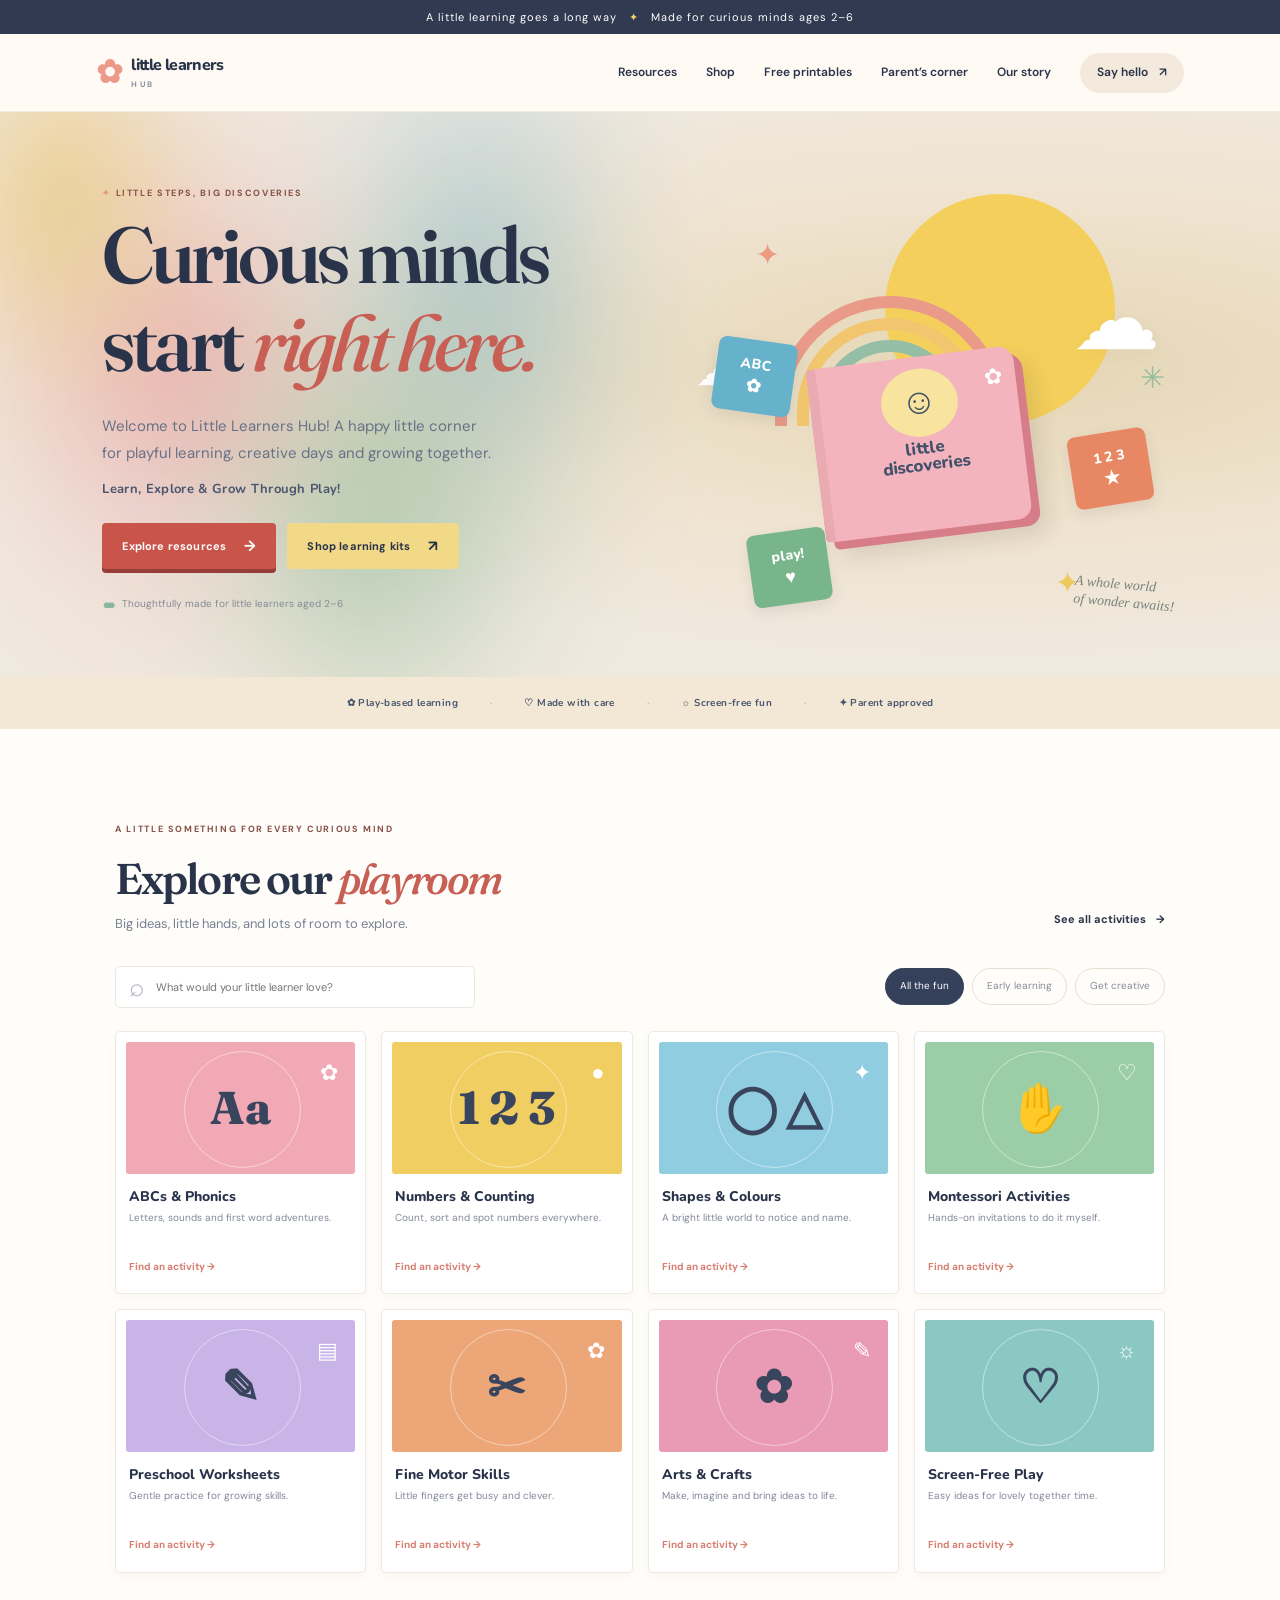
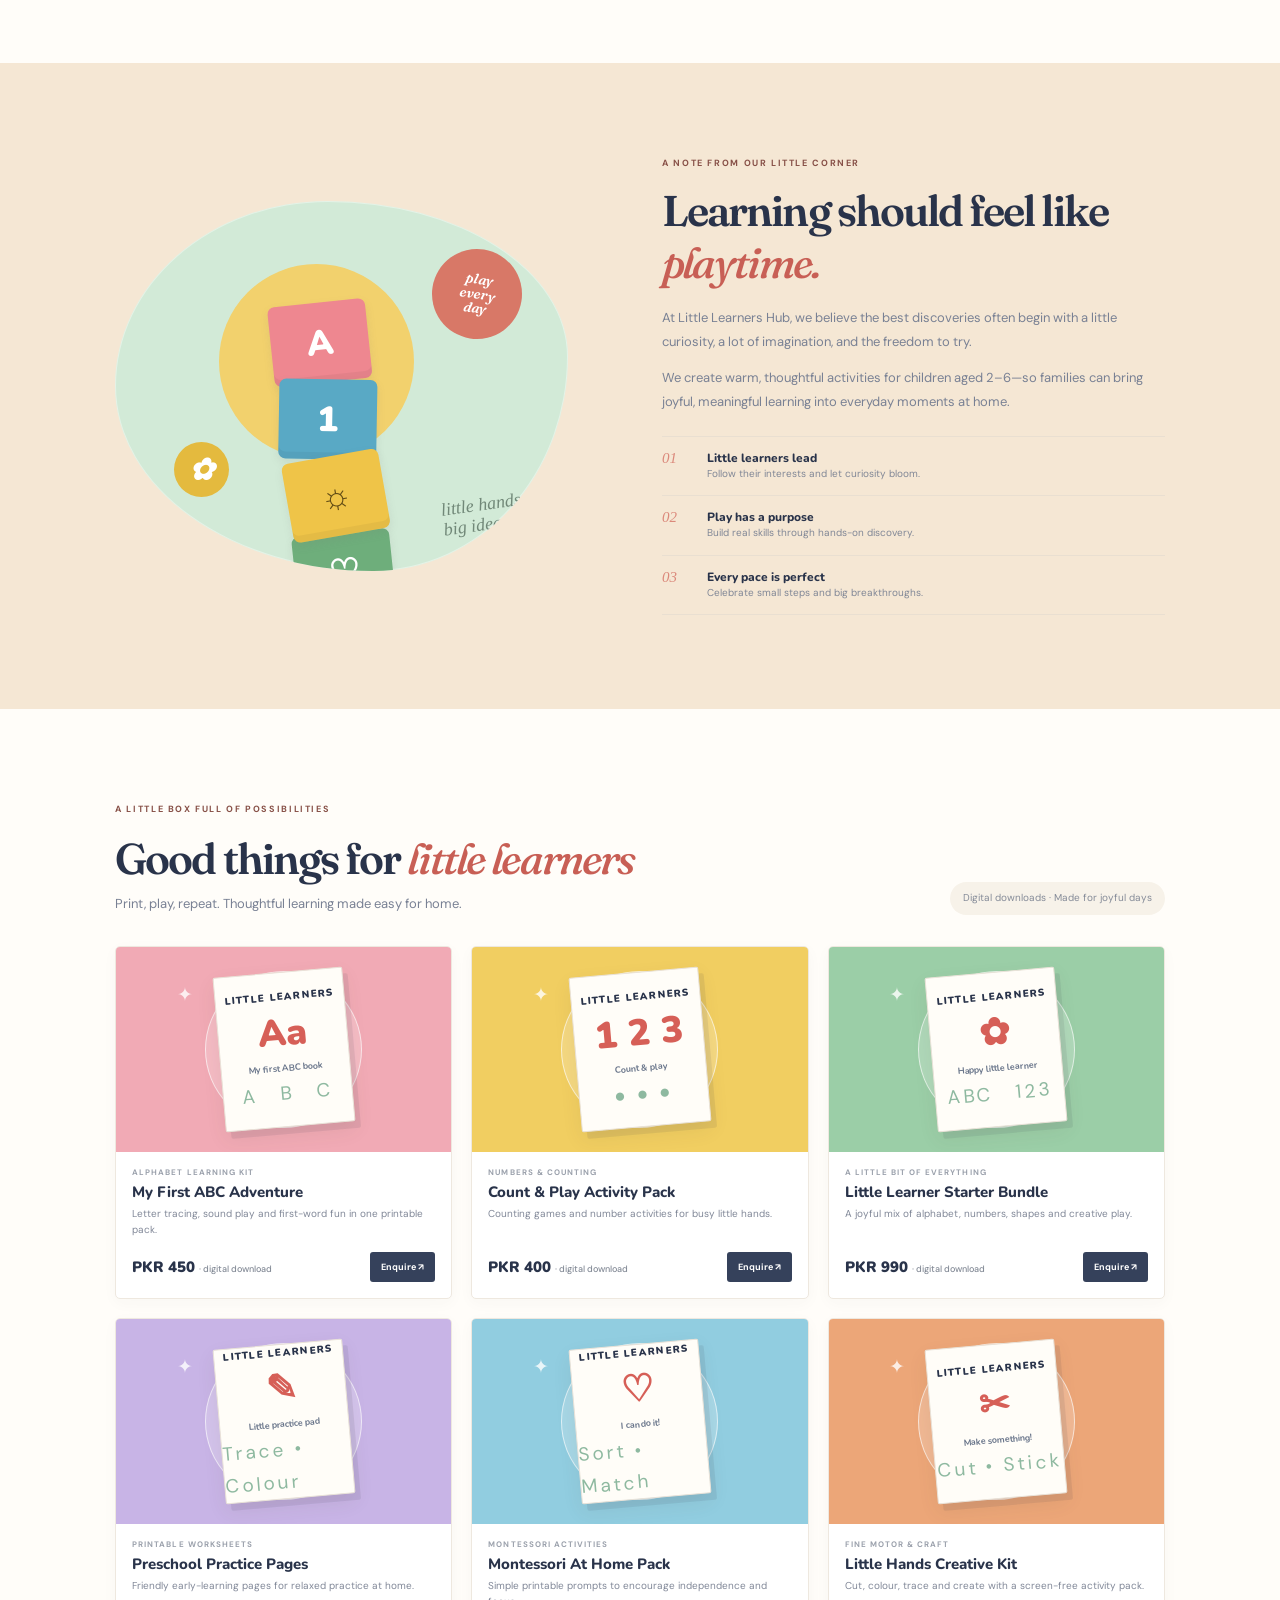
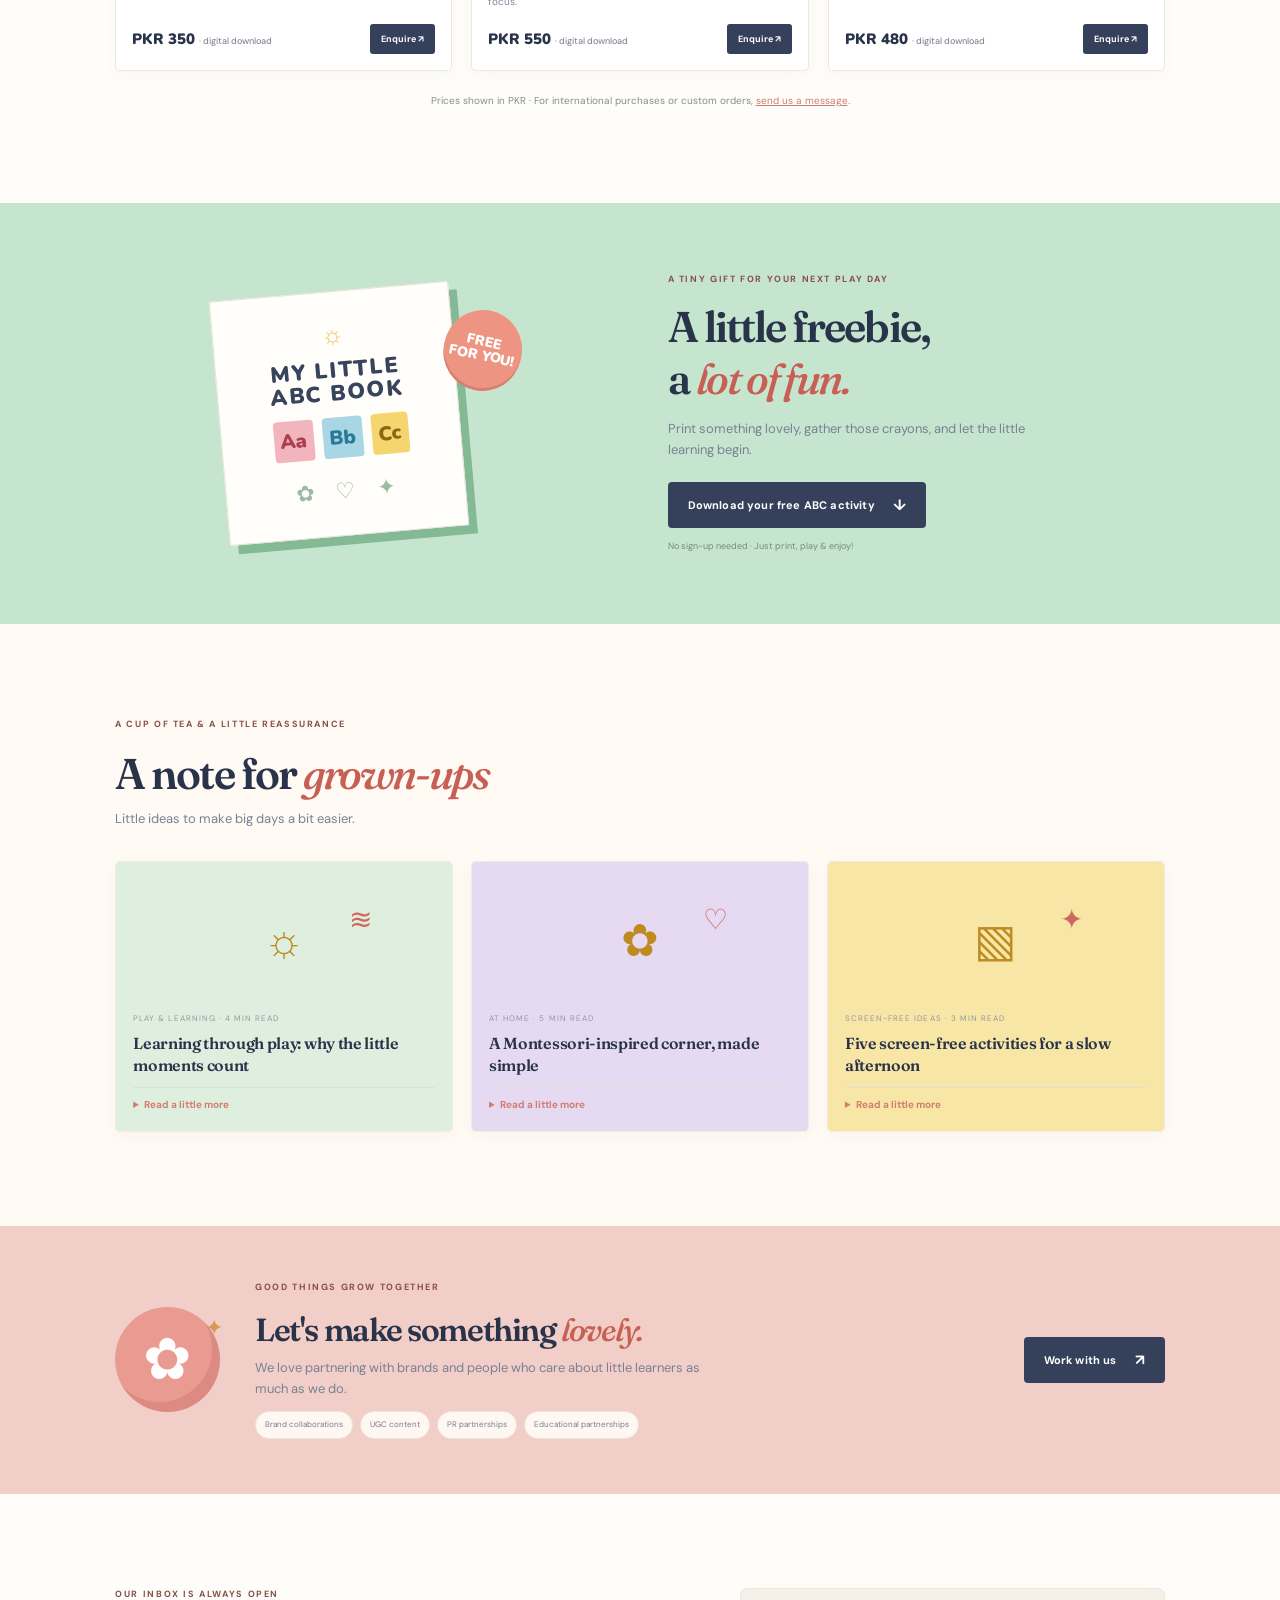
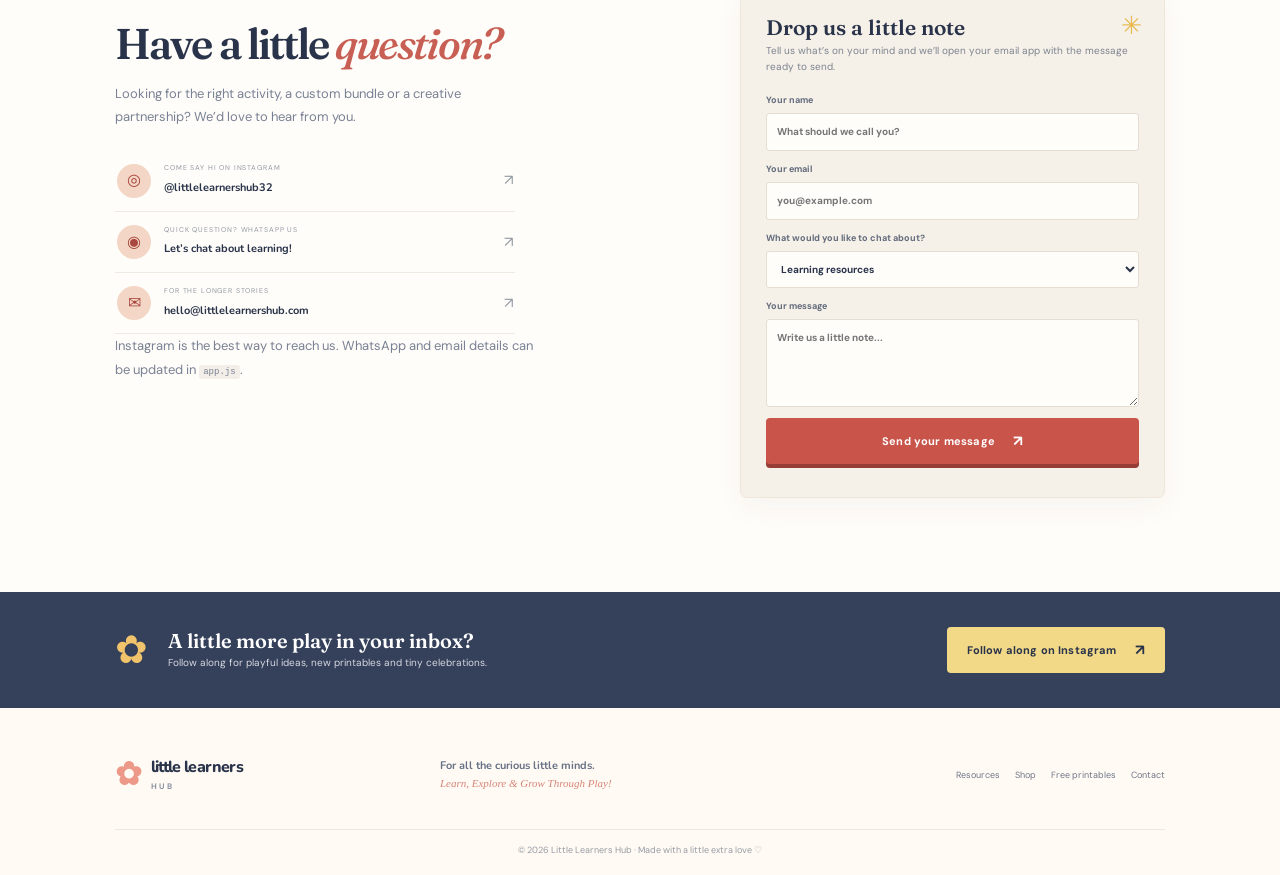
==== index.html @ a6ba81ec "Build Little Learners Hub landing page" ====
<!doctype html>
<html lang="en">
<head>
<meta charset="utf-8"><meta name="viewport" content="width=device-width,initial-scale=1">
<meta name="theme-color" content="#fffaf4"><meta name="description" content="Playful printable worksheets, preschool activity packs and screen-free learning ideas for little learners aged 2–6. Learn, explore and grow through play with Little Learners Hub."><meta property="og:type" content="website"><meta property="og:title" content="Little Learners Hub | Learn, Explore &amp; Grow Through Play"><meta property="og:description" content="Playful printables and screen-free learning ideas for little learners aged 2–6."><meta name="twitter:card" content="summary">
<title>Little Learners Hub | Learn, Explore &amp; Grow Through Play</title>
<link rel="preconnect" href="https://fonts.googleapis.com"><link rel="preconnect" href="https://fonts.gstatic.com" crossorigin><link href="https://fonts.googleapis.com/css2?family=DM+Sans:wght@400;500;600;700&amp;family=Fraunces:opsz,wght@9..144,500;9..144,600&amp;family=Nunito:wght@400;500;600;700;800;900&amp;display=swap" rel="stylesheet"><link rel="stylesheet" href="styles.css">
</head>
<body>
<div class="announcement">A little learning goes a long way <span>✦</span> Made for curious minds ages 2–6</div>
<header class="header"><a class="brand" href="#home" aria-label="Little Learners Hub home"><span class="brand-mark">✿</span><span>little learners<small>HUB</small></span></a><button class="menu-toggle" aria-label="Open menu" aria-expanded="false">☰</button><nav class="nav"><a href="#resources">Resources</a><a href="#shop">Shop</a><a href="#freebies">Free printables</a><a href="#parents">Parent’s corner</a><a href="#about">Our story</a><a href="#contact" class="nav-cta">Say hello <span>↗</span></a></nav></header>
<main>
<section class="hero" id="home"><canvas class="hero-shader" id="heroShader" aria-hidden="true"></canvas><div class="hero-copy"><div class="eyebrow"><span>✦</span> LITTLE STEPS, BIG DISCOVERIES</div><h1>Curious minds<br>start <em>right here.</em></h1><p class="hero-lead">Welcome to Little Learners Hub! A happy little corner for playful learning, creative days and growing together.</p><p class="tagline">Learn, Explore &amp; Grow Through Play!</p><div class="hero-actions"><a class="button button-coral" href="#resources">Explore resources <span>→</span></a><a class="button button-cream" href="#shop">Shop learning kits <span>↗</span></a></div><div class="hero-note"><span class="avatar-dots">● ● ●</span> Thoughtfully made for little learners aged 2–6</div></div>
<div class="hero-art" aria-label="Playful illustrations of a rainbow and learning cards"><div class="art-sun"></div><div class="art-cloud cloud-one">☁</div><div class="art-cloud cloud-two">☁</div><div class="rainbow"><div></div><div></div><div></div><div></div></div><div class="art-card card-a"><span>ABC</span><b>✿</b></div><div class="art-card card-b"><span>1 2 3</span><b>★</b></div><div class="art-card card-c"><span>play!</span><b>♥</b></div><div class="art-book"><div class="book-face">☺</div><div class="book-title">little<br>discoveries</div><div class="book-flower">✿</div></div><div class="art-star star-a">✦</div><div class="art-star star-b">✳</div><div class="art-star star-c">✦</div><div class="art-caption">A whole world<br>of wonder awaits!</div></div></section>
<div class="trust-strip"><span>✿ Play-based learning</span><i>·</i><span>♡ Made with care</span><i>·</i><span>☼ Screen-free fun</span><i>·</i><span>✦ Parent approved</span></div>
<section class="section resource-section" id="resources"><div class="section-heading"><div><div class="eyebrow">A LITTLE SOMETHING FOR EVERY CURIOUS MIND</div><h2>Explore our <em>playroom</em></h2><p>Big ideas, little hands, and lots of room to explore.</p></div><a class="text-link" href="#shop">See all activities <span>→</span></a></div><div class="resource-tools"><label class="searchbox"><span>⌕</span><input id="resourceSearch" type="search" placeholder="What would your little learner love?" aria-label="Search learning resources"></label><div class="filters" role="group" aria-label="Filter resources"><button class="filter active" data-filter="all">All the fun</button><button class="filter" data-filter="early">Early learning</button><button class="filter" data-filter="creative">Get creative</button></div></div><div class="resource-grid" id="resourceGrid"></div><p class="empty-state" id="emptyState" hidden>No activities found yet. Try another search!</p></section>
<section class="about section" id="about"><div class="about-art"><div class="about-sticker sticker-one">play<br>every<br>day</div><div class="about-sticker sticker-two">✿</div><div class="about-tower"><div class="block block-pink">A</div><div class="block block-blue">1</div><div class="block block-yellow">☼</div><div class="block block-green">♡</div></div><div class="about-scribble">little hands,<br>big ideas</div></div><div class="about-copy"><div class="eyebrow">A NOTE FROM OUR LITTLE CORNER</div><h2>Learning should feel like <em>playtime.</em></h2><p>At Little Learners Hub, we believe the best discoveries often begin with a little curiosity, a lot of imagination, and the freedom to try.</p><p>We create warm, thoughtful activities for children aged 2–6—so families can bring joyful, meaningful learning into everyday moments at home.</p><div class="values"><div><span>01</span><b>Little learners lead</b><small>Follow their interests and let curiosity bloom.</small></div><div><span>02</span><b>Play has a purpose</b><small>Build real skills through hands-on discovery.</small></div><div><span>03</span><b>Every pace is perfect</b><small>Celebrate small steps and big breakthroughs.</small></div></div></div></section>
<section class="shop-section section" id="shop"><div class="section-heading"><div><div class="eyebrow">A LITTLE BOX FULL OF POSSIBILITIES</div><h2>Good things for <em>little learners</em></h2><p>Print, play, repeat. Thoughtful learning made easy for home.</p></div><span class="shop-note">Digital downloads · Made for joyful days</span></div><div class="product-grid" id="productGrid"></div><div class="shop-footnote">Prices shown in PKR · For international purchases or custom orders, <a href="#contact">send us a message</a>.</div></section>
<section class="freebie-section section" id="freebies"><div class="freebie-art"><div class="freebie-sheet"><div class="sheet-sun">☼</div><div class="sheet-title">MY LITTLE<br>ABC BOOK</div><div class="sheet-letters"><i>Aa</i><i>Bb</i><i>Cc</i></div><div class="sheet-doodles">✿　♡　✦</div></div><span class="freebie-stamp">FREE<br>FOR YOU!</span></div><div class="freebie-copy"><div class="eyebrow">A TINY GIFT FOR YOUR NEXT PLAY DAY</div><h2>A little freebie,<br>a <em>lot of fun.</em></h2><p>Print something lovely, gather those crayons, and let the little learning begin.</p><a id="downloadFreebie" class="button button-dark" download="little-learners-abc-activity.svg" href="#">Download your free ABC activity <span>↓</span></a><small>No sign-up needed · Just print, play &amp; enjoy!</small></div></section>
<section class="parent-section section" id="parents"><div class="section-heading"><div><div class="eyebrow">A CUP OF TEA &amp; A LITTLE REASSURANCE</div><h2>A note for <em>grown-ups</em></h2><p>Little ideas to make big days a bit easier.</p></div></div><div class="article-grid"><article class="article-card article-mint"><div class="article-illustration">☼<span>≋</span></div><div class="article-meta">PLAY &amp; LEARNING · 4 MIN READ</div><h3>Learning through play: why the little moments count</h3><details><summary>Read a little more</summary><p>Sorting laundry, stacking cups, telling stories—ordinary moments help little ones practise language, problem-solving and independence. Follow their curiosity and enjoy the process.</p></details></article><article class="article-card article-lavender"><div class="article-illustration">✿<span>♡</span></div><div class="article-meta">AT HOME · 5 MIN READ</div><h3>A Montessori-inspired corner, made simple</h3><details><summary>Read a little more</summary><p>A low basket, a few well-loved objects, and a child-sized space can invite independent exploration. Offer a small choice of activities and rotate them when interest fades.</p></details></article><article class="article-card article-yellow"><div class="article-illustration">▧<span>✦</span></div><div class="article-meta">SCREEN-FREE IDEAS · 3 MIN READ</div><h3>Five screen-free activities for a slow afternoon</h3><details><summary>Read a little more</summary><p>Try a colour hunt, a cushion obstacle course, playdough with kitchen tools, a homemade story basket, or water painting outdoors. Simple materials leave room for imagination.</p></details></article></div></section>
<section class="collab section"><div class="collab-shape">✿<span>✦</span></div><div><div class="eyebrow">GOOD THINGS GROW TOGETHER</div><h2>Let's make something <em>lovely.</em></h2><p>We love partnering with brands and people who care about little learners as much as we do.</p><div class="collab-tags"><span>Brand collaborations</span><span>UGC content</span><span>PR partnerships</span><span>Educational partnerships</span></div></div><a class="button button-dark" href="#contact">Work with us <span>↗</span></a></section>
<section class="contact-section section" id="contact"><div class="contact-copy"><div class="eyebrow">OUR INBOX IS ALWAYS OPEN</div><h2>Have a little <em>question?</em></h2><p>Looking for the right activity, a custom bundle or a creative partnership? We’d love to hear from you.</p><a class="contact-line" href="https://instagram.com/littlelearnershub32" target="_blank" rel="noreferrer"><span class="contact-icon">◎</span><span><small>COME SAY HI ON INSTAGRAM</small><b>@littlelearnershub32</b></span><span>↗</span></a><a class="contact-line" id="whatsappLink" href="#" target="_blank" rel="noreferrer"><span class="contact-icon">◉</span><span><small>QUICK QUESTION? WHATSAPP US</small><b>Let’s chat about learning!</b></span><span>↗</span></a><a class="contact-line" href="mailto:hello@littlelearnershub.com"><span class="contact-icon">✉</span><span><small>FOR THE LONGER STORIES</small><b>hello@littlelearnershub.com</b></span><span>↗</span></a><p class="contact-note">Instagram is the best way to reach us. WhatsApp and email details can be updated in <code>app.js</code>.</p></div><form class="contact-form" id="contactForm"><div class="form-sparkle">✳</div><h3>Drop us a little note</h3><p>Tell us what’s on your mind and we’ll open your email app with the message ready to send.</p><label>Your name<input name="name" required placeholder="What should we call you?"></label><label>Your email<input name="email" type="email" required placeholder="you@example.com"></label><label>What would you like to chat about?<select name="topic"><option>Learning resources</option><option>Shop or custom order</option><option>Brand collaboration</option><option>Something else</option></select></label><label>Your message<textarea name="message" rows="4" required placeholder="Write us a little note..."></textarea></label><button class="button button-coral" type="submit">Send your message <span>↗</span></button><div id="formStatus" class="form-status" aria-live="polite"></div></form></section>
<section class="newsletter"><div class="newsletter-icon">✿</div><div><h2>A little more play in your inbox?</h2><p>Follow along for playful ideas, new printables and tiny celebrations.</p></div><a class="button button-cream" href="https://instagram.com/littlelearnershub32" target="_blank" rel="noreferrer">Follow along on Instagram <span>↗</span></a></section>
</main><footer class="footer"><a class="brand footer-brand" href="#home"><span class="brand-mark">✿</span><span>little learners<small>HUB</small></span></a><p>For all the curious little minds.<br><span>Learn, Explore &amp; Grow Through Play!</span></p><div class="footer-links"><a href="#resources">Resources</a><a href="#shop">Shop</a><a href="#freebies">Free printables</a><a href="#contact">Contact</a></div><div class="copyright">© <span id="year"></span> Little Learners Hub · Made with a little extra love ♡</div></footer>
<script src="app.js"></script></body></html>
---- styles.css ----
:root{--ink:#29334a;--muted:#737b8d;--paper:#fffaf4;--white:#fff;--coral:#ef8f80;--pink:#f8d8dc;--blue:#d6ebf5;--yellow:#f8e7a8;--mint:#d8ecdf;--lav:#e8e0f4;--serif:Georgia,'Times New Roman',serif;--sans:'DM Sans',sans-serif;--round:'Nunito',sans-serif}*{box-sizing:border-box}html{scroll-behavior:smooth;scroll-padding-top:90px}body{margin:0;background:var(--paper);color:var(--ink);font-family:var(--sans);font-size:15px;line-height:1.65}a{color:inherit;text-decoration:none}button,input,textarea,select{font:inherit}.announcement{background:#34405a;color:white;text-align:center;padding:8px 15px;font-size:11px;letter-spacing:.06em}.announcement span{color:#f4d568;margin:0 8px}.header{height:78px;display:flex;align-items:center;justify-content:space-between;padding:0 7.5%;background:rgba(255,250,244,.94);position:sticky;top:0;z-index:20;border-bottom:1px solid #f2ebdf}.brand{display:flex;align-items:center;gap:9px;font:800 16px var(--round);line-height:1.05;letter-spacing:-.04em}.brand-mark{font-size:32px;color:#ed9989}.brand small{display:block;font:700 8px var(--sans);letter-spacing:.32em;margin-top:5px;color:#8992a2}.nav{display:flex;align-items:center;gap:29px;font-size:12px;font-weight:600}.nav a:not(.nav-cta){transition:color .2s}.nav a:hover,.text-link:hover{color:#d87d70}.nav-cta{padding:10px 17px;border-radius:30px;background:#f3e9dc}.nav-cta span{margin-left:8px}.menu-toggle{display:none;background:none;border:0;color:var(--ink);font-size:23px}.hero{min-height:565px;padding:55px 8% 42px;display:grid;grid-template-columns:1fr .96fr;align-items:center;gap:4%;overflow:hidden;background:linear-gradient(110deg,#fffaf4 55%,#fff6eb 55%)}.hero-copy{max-width:510px}.eyebrow{font:700 9px var(--sans);letter-spacing:.16em;color:#87909f;margin-bottom:17px}.eyebrow span{color:#e69875}.hero h1{font:800 clamp(48px,6.3vw,79px)/.99 var(--round);letter-spacing:-.055em;margin:0 0 22px}.hero h1 em,h2 em{font:italic 1em var(--serif);font-weight:400;color:#df897c;letter-spacing:-.05em}.hero-lead{font-size:15px;color:#687186;max-width:390px;line-height:1.8;margin-bottom:8px}.tagline{font:700 13px var(--round);letter-spacing:.025em;color:#4b566e}.hero-actions{display:flex;gap:11px;margin:25px 0}.button{display:inline-flex;align-items:center;justify-content:center;gap:18px;padding:13px 20px;border:0;border-radius:6px;font:700 11px var(--sans);cursor:pointer;transition:transform .2s,box-shadow .2s}.button:hover{transform:translateY(-2px);box-shadow:0 8px 20px #29334a19}.button span{font-size:15px}.button-coral{background:#ed9587;color:white}.button-cream{background:#f4e9d8;color:var(--ink)}.button-dark{background:#35415b;color:white}.hero-note{font-size:10px;color:#858b98;display:flex;align-items:center;gap:10px}.avatar-dots{color:#89b7a0;letter-spacing:-4px;font-size:13px}.hero-art{height:440px;position:relative;max-width:500px;width:100%;justify-self:center}.art-sun{position:absolute;right:12%;top:3%;width:230px;height:230px;border-radius:50%;background:#f8e6ab}.art-cloud{position:absolute;color:white;font-size:88px;text-shadow:0 4px 15px #988c6c15}.cloud-one{right:3%;top:15%}.cloud-two{left:4%;top:31%;font-size:58px}.rainbow{position:absolute;width:230px;height:130px;left:20%;top:26%;overflow:hidden}.rainbow div{position:absolute;border:12px solid;border-bottom:0;border-radius:150px 150px 0 0;left:0;right:0;bottom:0;height:130px;border-color:#e99a88}.rainbow div:nth-child(2){left:22px;right:22px;height:108px;border-color:#f1c66e}.rainbow div:nth-child(3){left:44px;right:44px;height:86px;border-color:#94bea5}.rainbow div:nth-child(4){left:66px;right:66px;height:64px;border-color:#9dc6d9}.art-book{position:absolute;width:208px;height:174px;left:28%;top:40%;background:#f6c9ce;border-radius:5px 16px 14px 5px;transform:rotate(-7deg);box-shadow:9px 9px 0 #df9ea2,15px 16px 24px #433b3130;border-left:10px solid #eaaab1;text-align:center;padding:12px}.book-face{width:77px;height:68px;border-radius:50%;margin:0 auto 3px;background:#f8e49e;color:#44516a;font:700 36px var(--round);line-height:68px}.book-title{font:800 17px/1 var(--round);color:#41516a}.book-flower{position:absolute;color:#fff;font-size:22px;right:13px;top:12px}.art-card{position:absolute;z-index:3;display:flex;flex-direction:column;align-items:center;justify-content:center;width:79px;height:73px;border-radius:8px;box-shadow:0 5px 14px #35334a18;font:800 14px var(--round);transform:rotate(8deg)}.art-card b{font-size:18px;color:#fff}.card-a{left:8%;top:36%;background:#a4cbd7;color:white}.card-b{right:5%;top:57%;background:#efad86;color:white;transform:rotate(-9deg)}.card-c{left:15%;bottom:4%;background:#a6c7aa;color:white;transform:rotate(-8deg)}.art-star{position:absolute;color:#ec9b83;font-size:30px}.star-a{left:16%;top:11%}.star-b{right:2%;top:39%;color:#9bbd9f}.star-c{right:19%;bottom:3%;color:#ebc95c}.art-caption{position:absolute;right:0;bottom:2%;font:italic 14px/1.3 var(--serif);color:#78827b;transform:rotate(5deg)}.trust-strip{display:flex;justify-content:center;align-items:center;gap:32px;padding:19px 10px;background:#f7f1e8;color:#667084;font:700 10px var(--round);letter-spacing:.04em}.trust-strip i{color:#d7b86f;font-style:normal}.section{padding:94px 9%}.section-heading{display:flex;align-items:end;justify-content:space-between;margin-bottom:31px}.section-heading h2,.about h2,.freebie-copy h2,.collab h2,.contact-copy h2{font:800 clamp(31px,4vw,43px)/1.15 var(--round);letter-spacing:-.045em;margin:0 0 8px}.section-heading p,.about-copy>p,.freebie-copy>p,.collab p,.contact-copy>p{color:#798194;font-size:13px;margin:0}.text-link{font-size:11px;font-weight:700;padding-bottom:6px}.text-link span{margin-left:7px}.resource-section{padding-bottom:90px}.resource-tools{display:flex;align-items:center;justify-content:space-between;gap:20px;margin-bottom:23px}.searchbox{width:min(360px,100%);height:42px;border:1px solid #ece7df;background:white;border-radius:5px;display:flex;align-items:center;padding:0 13px;color:#afb4bd}.searchbox>span{font:26px var(--sans);margin-right:9px}.searchbox input{border:0;outline:0;width:100%;font-size:11px;color:var(--ink)}.filters{display:flex;gap:8px}.filter{background:transparent;border:1px solid #ece6db;border-radius:25px;padding:9px 14px;color:#858b98;font-size:10px;cursor:pointer}.filter.active{background:#38435c;color:white;border-color:#38435c}.resource-grid{display:grid;grid-template-columns:repeat(4,1fr);gap:15px}.resource-card{border-radius:8px;background:white;padding:10px 10px 16px;border:1px solid #f2eee8;transition:transform .2s,box-shadow .2s}.resource-card:hover{transform:translateY(-4px);box-shadow:0 10px 23px #32384a12}.resource-art{height:132px;border-radius:5px;display:grid;place-items:center;position:relative;overflow:hidden}.resource-art .big-icon{font:800 46px var(--round);color:#fff;text-shadow:0 2px 6px #45454520}.resource-art .mini-icon{position:absolute;font-size:22px;right:17px;top:13px;color:#fff}.resource-card h3{font:800 14px var(--round);margin:13px 3px 4px}.resource-card p{font-size:10px;color:#818898;margin:0 3px 11px;min-height:32px}.resource-card a{font:700 10px var(--sans);color:#d77e70;margin-left:3px}.empty-state{text-align:center;color:#778091;padding:35px}.about{display:grid;grid-template-columns:.9fr 1fr;gap:9%;align-items:center;background:#f8f0e7}.about-art{height:370px;background:#e7f0e7;border-radius:47% 53% 43% 57%/50% 42% 58% 50%;position:relative;overflow:hidden}.about-art:before{content:'';position:absolute;width:195px;height:195px;border-radius:50%;background:#f4dbad;left:23%;top:17%}.about-tower{position:absolute;left:37%;top:28%;transform:rotate(-6deg)}.block{width:98px;height:80px;margin-top:-3px;border-radius:7px;display:grid;place-items:center;font:900 35px var(--round);color:white;box-shadow:inset 0 -7px #0000000c,0 4px 8px #7772}.block-pink{background:#e99ca1}.block-blue{background:#84b8cb;transform:rotate(7deg)}.block-yellow{background:#e8c567;transform:rotate(-4deg)}.block-green{background:#91b89b}.about-sticker{position:absolute;z-index:2;display:grid;place-items:center;text-align:center;font:800 14px/1.05 var(--round);color:white;border-radius:50%}.sticker-one{width:90px;height:90px;background:#dc907d;top:13%;right:10%;transform:rotate(9deg)}.sticker-two{width:55px;height:55px;background:#eacb68;left:13%;bottom:20%;font-size:30px}.about-scribble{position:absolute;right:9%;bottom:10%;font:italic 18px/1.1 var(--serif);color:#718878;transform:rotate(-8deg)}.about-copy h2{margin-bottom:17px}.about-copy>p{line-height:1.85;margin-bottom:12px;max-width:500px}.values{margin-top:22px;border-top:1px solid #e9dfd1}.values>div{display:grid;grid-template-columns:35px 1fr;column-gap:10px;padding:13px 0;border-bottom:1px solid #e9dfd1}.values>div>span{grid-row:span 2;color:#db897b;font:italic 15px var(--serif)}.values b{font:800 12px var(--round)}.values small{font-size:10px;color:#808796}.shop-section{background:#fffdf9}.shop-note{font-size:10px;color:#858b98;background:#f7f2e9;border-radius:20px;padding:8px 13px}.product-grid{display:grid;grid-template-columns:repeat(3,1fr);gap:19px}.product-card{border:1px solid #f0ebe2;background:white;border-radius:7px;overflow:hidden}.product-art{height:205px;display:grid;place-items:center;position:relative;overflow:hidden}.product-art:after{content:'';position:absolute;width:155px;height:155px;background:#ffffff70;border-radius:50%}.product-illustration{position:relative;z-index:1;width:130px;height:155px;background:#fffdf8;box-shadow:5px 7px 0 #34324420,0 8px 20px #5044351c;transform:rotate(-5deg);display:flex;flex-direction:column;align-items:center;justify-content:center;gap:4px;border-radius:2px}.product-illustration .prod-top{font:900 10px var(--round);letter-spacing:.13em}.product-illustration .prod-main{font:900 37px var(--round);color:#e79481}.product-illustration .prod-sub{font:700 9px var(--round);color:#69758a}.product-illustration .prod-dots{font-size:19px;color:#8eb9a0;letter-spacing:3px}.product-info{padding:15px 16px 16px}.product-kind{font:700 8px var(--sans);letter-spacing:.13em;color:#9ba1ac}.product-info h3{font:800 15px var(--round);margin:5px 0 4px}.product-info p{font-size:10px;line-height:1.65;color:#818898;margin:0 0 13px;min-height:33px}.product-bottom{display:flex;align-items:center;justify-content:space-between}.price{font:900 15px var(--round)}.price small{font:500 9px var(--sans);color:#838a96}.enquire-button{background:#35415b;color:white;border:0;border-radius:4px;padding:9px 11px;font:700 9px var(--sans);cursor:pointer}.shop-footnote{font-size:10px;color:#868b96;text-align:center;margin-top:22px}.shop-footnote a{color:#ce7e71;text-decoration:underline}.freebie-section{display:grid;grid-template-columns:.9fr 1fr;align-items:center;gap:10%;background:#dcefe5;padding-top:70px;padding-bottom:70px}.freebie-art{height:260px;position:relative;display:grid;place-items:center}.freebie-sheet{width:240px;height:245px;padding:22px;background:#fffefa;box-shadow:9px 11px 0 #aecab8;transform:rotate(-5deg);text-align:center;position:relative}.sheet-sun{font-size:25px;color:#edc45b}.sheet-title{font:900 22px/1.05 var(--round);letter-spacing:.08em;color:#38445c;margin:4px}.sheet-letters{display:flex;justify-content:center;gap:9px;margin-top:12px}.sheet-letters i{font:900 20px var(--round);font-style:normal;background:#f6d8da;padding:7px;border-radius:4px;color:#d9827d}.sheet-letters i:nth-child(2){background:#d9eaf1;color:#6a9eb0}.sheet-letters i:nth-child(3){background:#f7e7b4;color:#ae8d35}.sheet-doodles{color:#9cbaa3;font-size:22px;margin-top:15px}.freebie-stamp{position:absolute;right:9%;top:10%;width:78px;height:78px;display:grid;place-items:center;border-radius:50%;background:#ee9482;color:white;text-align:center;font:900 14px/1 var(--round);transform:rotate(12deg);box-shadow:0 3px 0 #d67f72}.freebie-copy h2{margin-bottom:13px}.freebie-copy>p{margin-bottom:22px;max-width:400px}.freebie-copy>small{display:block;color:#778c7c;font-size:9px;margin-top:11px}.parent-section{background:#fffaf4}.article-grid{display:grid;grid-template-columns:repeat(3,1fr);gap:18px}.article-card{border-radius:7px;padding:17px;background:white;border:1px solid #f1ece5}.article-mint{background:#f0f7f0}.article-lavender{background:#f4f0f9}.article-yellow{background:#fbf6e5}.article-illustration{height:125px;display:grid;place-items:center;font-size:45px;color:#ecbb5e;position:relative}.article-illustration span{position:absolute;right:21%;top:15%;font-size:28px;color:#e79587}.article-meta{font-size:8px;letter-spacing:.13em;color:#9298a2;margin-top:8px}.article-card h3{font:800 16px/1.35 var(--round);margin:8px 0 11px}.article-card details{border-top:1px solid #dedfd7;padding-top:9px;font-size:10px;color:#71798a}.article-card summary{cursor:pointer;font-weight:700;color:#d27d70}.article-card details p{line-height:1.7}.collab{display:flex;align-items:center;gap:35px;background:#f7e1df;padding-top:55px;padding-bottom:55px}.collab-shape{width:105px;height:105px;flex:none;background:#efb9b5;border-radius:50%;display:grid;place-items:center;color:white;font-size:58px;position:relative}.collab-shape span{position:absolute;font-size:22px;right:-3px;top:3px;color:#d79953}.collab>div:nth-child(2){flex:1}.collab h2{font-size:32px}.collab p{max-width:480px;margin-bottom:12px}.collab-tags{display:flex;gap:7px;flex-wrap:wrap}.collab-tags span{font-size:8px;background:#fff8f2;padding:6px 9px;border-radius:20px;color:#777c89}.contact-section{display:grid;grid-template-columns:1fr .85fr;gap:12%;background:#fffdf9}.contact-copy h2{margin-bottom:12px}.contact-copy>p{max-width:420px;margin-bottom:22px;line-height:1.8}.contact-line{display:flex;align-items:center;gap:13px;padding:12px 2px;border-bottom:1px solid #eee9e1;max-width:400px}.contact-icon{width:34px;height:34px;border-radius:50%;background:#f7e7dc;display:grid;place-items:center;color:#d58775;font-size:16px}.contact-line>span:nth-child(2){flex:1}.contact-line small{display:block;font-size:7px;letter-spacing:.12em;color:#9299a3}.contact-line b{font:700 11px var(--round)}.contact-line>span:last-child{color:#9299a3}.contact-note{font-size:9px;color:#9299a3;margin-top:15px;max-width:390px}.contact-note code{font-size:9px;background:#f3eee8;padding:2px 4px;border-radius:3px}.contact-form{background:#f6f1e9;border-radius:7px;padding:25px;position:relative}.contact-form h3{font:800 21px var(--round);margin:0 0 3px}.contact-form>p{font-size:10px;color:#7d8491;margin:0 0 17px}.form-sparkle{position:absolute;right:22px;top:16px;color:#e9b94f;font-size:25px}.contact-form label{display:block;font-size:9px;font-weight:700;margin-bottom:11px;color:#626b7c}.contact-form input,.contact-form textarea,.contact-form select{display:block;width:100%;margin-top:5px;border:1px solid #e6dfd5;background:#fffdfa;padding:10px;border-radius:4px;font-size:10px;outline-color:#ed9988;color:var(--ink)}.contact-form textarea{resize:vertical}.contact-form .button{width:100%}.form-status{font-size:10px;color:#627969;margin-top:8px}.newsletter{display:flex;align-items:center;gap:20px;padding:26px 9%;background:#38435b;color:white}.newsletter-icon{font-size:39px;color:#f1c46c}.newsletter>div:nth-child(2){flex:1}.newsletter h2{font:800 20px var(--round);margin:0}.newsletter p{font-size:10px;color:#d5d8e0;margin:2px 0 0}.footer{padding:38px 9% 18px;display:grid;grid-template-columns:1fr 1.3fr 1fr;align-items:center;gap:17px;background:#fffaf4}.footer-brand{width:max-content}.footer>p{font:700 11px/1.6 var(--round);color:#687286}.footer>p span{font:italic 11px var(--serif);color:#d78578}.footer-links{display:flex;gap:15px;justify-content:flex-end;font-size:9px;color:#6f7787}.copyright{grid-column:1/-1;border-top:1px solid #eee8df;padding-top:13px;margin-top:8px;text-align:center;font-size:9px;color:#979ba4}
@media(max-width:900px){.header{padding:0 5%}.nav{gap:15px;font-size:10px}.hero{padding-left:6%;padding-right:6%}.hero-art{transform:scale(.9);transform-origin:center}.section{padding-left:6%;padding-right:6%}.resource-grid{grid-template-columns:repeat(2,1fr)}.resource-art{height:155px}.about{gap:6%}.collab{gap:20px}.contact-section{gap:7%}}
@media(max-width:650px){.announcement{font-size:9px}.header{height:65px;padding:0 5%}.menu-toggle{display:block}.nav{display:none;position:absolute;top:64px;left:0;right:0;padding:16px 6% 22px;background:var(--paper);border-bottom:1px solid #eee5db;flex-direction:column;align-items:stretch;gap:0;box-shadow:0 10px 15px #3332}.nav.open{display:flex}.nav a{padding:10px 3px}.nav .nav-cta{padding:10px 13px;margin-top:5px}.hero{display:flex;flex-direction:column;text-align:center;padding:47px 6% 17px;gap:0;background:linear-gradient(180deg,#fffaf4 54%,#fff5eb 54%)}.hero-copy{display:flex;flex-direction:column;align-items:center}.hero h1{font-size:56px}.hero-lead{font-size:13px}.tagline{margin-top:10px}.hero-actions{justify-content:center;flex-wrap:wrap}.button{padding:12px 14px;font-size:10px}.hero-note{font-size:9px}.hero-art{height:330px;transform:scale(.82);transform-origin:top center;margin-bottom:-55px;width:125%}.trust-strip{gap:10px 15px;flex-wrap:wrap;font-size:8px;padding:13px 6%}.trust-strip i{display:none}.section{padding:65px 6%}.section-heading{align-items:start;gap:12px;flex-direction:column}.section-heading h2,.about h2,.freebie-copy h2,.contact-copy h2{font-size:35px}.section-heading p{font-size:11px}.resource-tools{align-items:stretch;flex-direction:column}.searchbox{width:100%}.filters{overflow:auto;padding-bottom:3px}.filter{white-space:nowrap}.resource-grid{gap:10px}.resource-card{padding:7px 7px 12px}.resource-art{height:115px}.resource-card h3{font-size:12px}.resource-card p{font-size:9px;min-height:42px}.about{display:flex;flex-direction:column-reverse;gap:32px}.about-art{width:100%;height:310px}.about-copy>p{font-size:12px}.product-grid{grid-template-columns:1fr;gap:14px}.product-art{height:185px}.shop-note{font-size:9px}.freebie-section{grid-template-columns:1fr;gap:15px;text-align:center;padding-top:52px;padding-bottom:55px}.freebie-art{height:245px}.freebie-copy>p{margin-left:auto;margin-right:auto}.freebie-copy .button{margin:auto}.article-grid{grid-template-columns:1fr;gap:12px}.article-card{padding:14px}.article-illustration{height:90px}.collab{display:grid;grid-template-columns:64px 1fr;gap:15px;padding-top:37px;padding-bottom:37px}.collab-shape{width:62px;height:62px;font-size:37px}.collab-shape span{font-size:14px}.collab h2{font-size:26px}.collab p{font-size:10px}.collab-tags{gap:5px}.collab-tags span{font-size:7px;padding:5px 7px}.collab>.button{grid-column:1/-1}.contact-section{grid-template-columns:1fr;gap:30px}.contact-form{padding:20px}.newsletter{padding:22px 6%;gap:12px;flex-wrap:wrap}.newsletter-icon{font-size:30px}.newsletter h2{font-size:16px}.newsletter p{font-size:9px}.newsletter .button{margin-left:42px}.footer{grid-template-columns:1fr 1fr;padding:30px 6% 15px}.footer>p{grid-row:2;grid-column:1/-1}.footer-links{grid-row:1;grid-column:2;flex-direction:column;align-items:flex-end;gap:5px}.copyright{font-size:8px}}

/* Design system refinements. Keep the existing layout and motion rules above intact. */
:root{--display:'Fraunces',Georgia,serif}
body{background-color:#fffaf4;background-image:radial-gradient(ellipse at 8% 7%,#f9e8df55 0,transparent 26%),radial-gradient(ellipse at 91% 46%,#e8eee355 0,transparent 28%)}
.announcement{background:#303a51;letter-spacing:.09em}
.header{backdrop-filter:blur(12px);background:#fffaf4ed}
.hero{background:radial-gradient(ellipse at 79% 45%,#f7efdf 0,#fff7eb 38%,transparent 66%),#fffaf4}
.hero h1,.section-heading h2,.about h2,.freebie-copy h2,.collab h2,.contact-copy h2{font-family:var(--display);font-weight:600;letter-spacing:-.045em}
.hero h1 em,h2 em{font-family:var(--display);font-style:italic;font-weight:500;color:#d57f71;letter-spacing:-.055em}
.eyebrow{color:#9a756d;letter-spacing:.18em}
.button{border-radius:4px;letter-spacing:.015em}
.button-coral{background:#df887a;box-shadow:0 4px 0 #c9766a}
.button-coral:hover{box-shadow:0 6px 0 #c9766a}
.button-cream{background:#f4e8d3}.button-dark{background:#35415b}
.art-book{background:#f1c6c6;box-shadow:8px 8px 0 #d79899,15px 18px 22px #433b3122}
.trust-strip{background:#f4eee4;color:#58647b}
.resource-section,.shop-section,.contact-section{background-color:#fffdf9}
.resource-card{border-color:#eee8df;border-radius:5px;box-shadow:0 3px 12px #3e394308}
.resource-card:hover{box-shadow:0 12px 24px #3e394312}
.resource-art{border-radius:3px;isolation:isolate}
.resource-art:before{content:'';position:absolute;width:115px;height:115px;border:1px solid #ffffff75;border-radius:50%;left:calc(50% - 57px);top:9px;pointer-events:none}
.resource-art .big-icon{font-family:var(--display);text-shadow:none;color:#38455d}
.resource-art .mini-icon{color:#fff}
.filter{border-color:#e6ded2;background:#fffdf9}.filter.active{background:#35415b}
.about{background:#f5efe6}.about-art{box-shadow:inset 0 0 0 1px #ffffff65}
.about-sticker{font-family:var(--display);font-style:italic;font-weight:600}
.product-card{border-color:#eee8df;border-radius:5px;box-shadow:0 4px 15px #3e394308}
.product-card:hover{box-shadow:0 14px 24px #3e394315}
.product-art{isolation:isolate}
.product-art:before{content:'✦';position:absolute;left:18%;top:16%;font-size:19px;color:#fff;opacity:.8;pointer-events:none}
.product-art:after{border:1px solid #ffffffa0;background:#ffffff35}
.product-illustration{border:1px solid #e9e2d8;box-shadow:5px 7px 0 #34324417,0 8px 20px #50443515}
.enquire-button{border-radius:3px;background:#35415b}
.freebie-section{background:#dcebe1}.freebie-sheet{border:1px solid #e9e2d8;box-shadow:8px 9px 0 #a7c2af}
.article-card{border-radius:5px;box-shadow:0 4px 15px #403b3509}
.article-card h3{font-family:var(--display);font-weight:600;letter-spacing:-.02em}
.collab{background:#f6e5e0}.collab-shape{box-shadow:inset -8px -10px 0 #dc9f9c55}
.collab-tags span{border:1px solid #f0e4db}
.contact-form{background:#f5f0e8;border:1px solid #eee6da;box-shadow:0 10px 30px #4037290b}
.contact-form h3{font-family:var(--display);font-weight:600}
.contact-form input,.contact-form textarea,.contact-form select{border-color:#e5ddd1;border-radius:3px}
.contact-line:hover b,.footer-links a:hover{color:#d27d70}
.contact-icon{background:#f4e4d9}.newsletter{background:#35415b}
.newsletter h2{font-family:var(--display);font-weight:600}.footer{background:#fffaf4}
:focus-visible{outline:3px solid #df887a;outline-offset:3px}
.hero{position:relative;isolation:isolate}
.hero-shader{position:absolute;inset:0;width:100%;height:100%;z-index:-1;opacity:.52;mix-blend-mode:multiply;pointer-events:none}
.hero>*:not(.hero-shader){position:relative;z-index:1}

/* Punchier brand accents; colour-only overrides preserve the current geometry. */
:root{--coral:#c9544a;--pink:#f3b4be;--blue:#9ed3e5;--yellow:#f4cf5c;--mint:#a9d6b7;--lav:#c7b4e6}
.hero-shader{opacity:.72}
.hero{background:radial-gradient(ellipse at 79% 45%,#f3e5c5 0,#fff4e4 38%,transparent 66%),#fffaf4}
.hero h1 em,h2 em{color:#c85f55}
.eyebrow{color:#875047}
.button-coral{background:#c9544a;box-shadow:0 4px 0 #963d38}
.button-coral:hover{box-shadow:0 6px 0 #963d38}
.button-cream{background:#f2d987}
.art-sun{background:#f4cf5c}.card-a{background:#65b2ca}.card-b{background:#e88763}.card-c{background:#79b58a}
.art-book{background:#f3b4be;box-shadow:8px 8px 0 #d77c89,15px 18px 22px #433b3122}
.trust-strip{background:#f3e8d5;color:#485670}
.about{background:#f5e7d4}.about-art{background:#d2ead7}.about-art:before{background:#f2d16d}
.block-pink{background:#ee8790}.block-blue{background:#59a9c5}.block-yellow{background:#efc448;color:#604b15}.block-green{background:#6eae7b}
.sticker-one{background:#d87867}.sticker-two{background:#e4ba3e}
.product-illustration .prod-main{color:#d65f57}.enquire-button{background:#35415b}
.freebie-section{background:#c5e5ce}.freebie-sheet{box-shadow:8px 9px 0 #83b994}
.sheet-letters i{background:#f3b5bd;color:#a93f51}.sheet-letters i:nth-child(2){background:#a8d6e5;color:#287a98}.sheet-letters i:nth-child(3){background:#f5d56f;color:#8b6811}
.article-mint{background:#deefdf}.article-lavender{background:#e6daf3}.article-yellow{background:#f7e6a6}
.article-illustration{color:#bf8b21}.article-illustration span{color:#cf685e}
.collab{background:#f1cec7}.collab-shape{background:#e99a91;box-shadow:inset -8px -10px 0 #ca716c66}
.contact-icon{background:#f3d6c5;color:#a9463d}.contact-line:hover b,.footer-links a:hover{color:#bc574d}
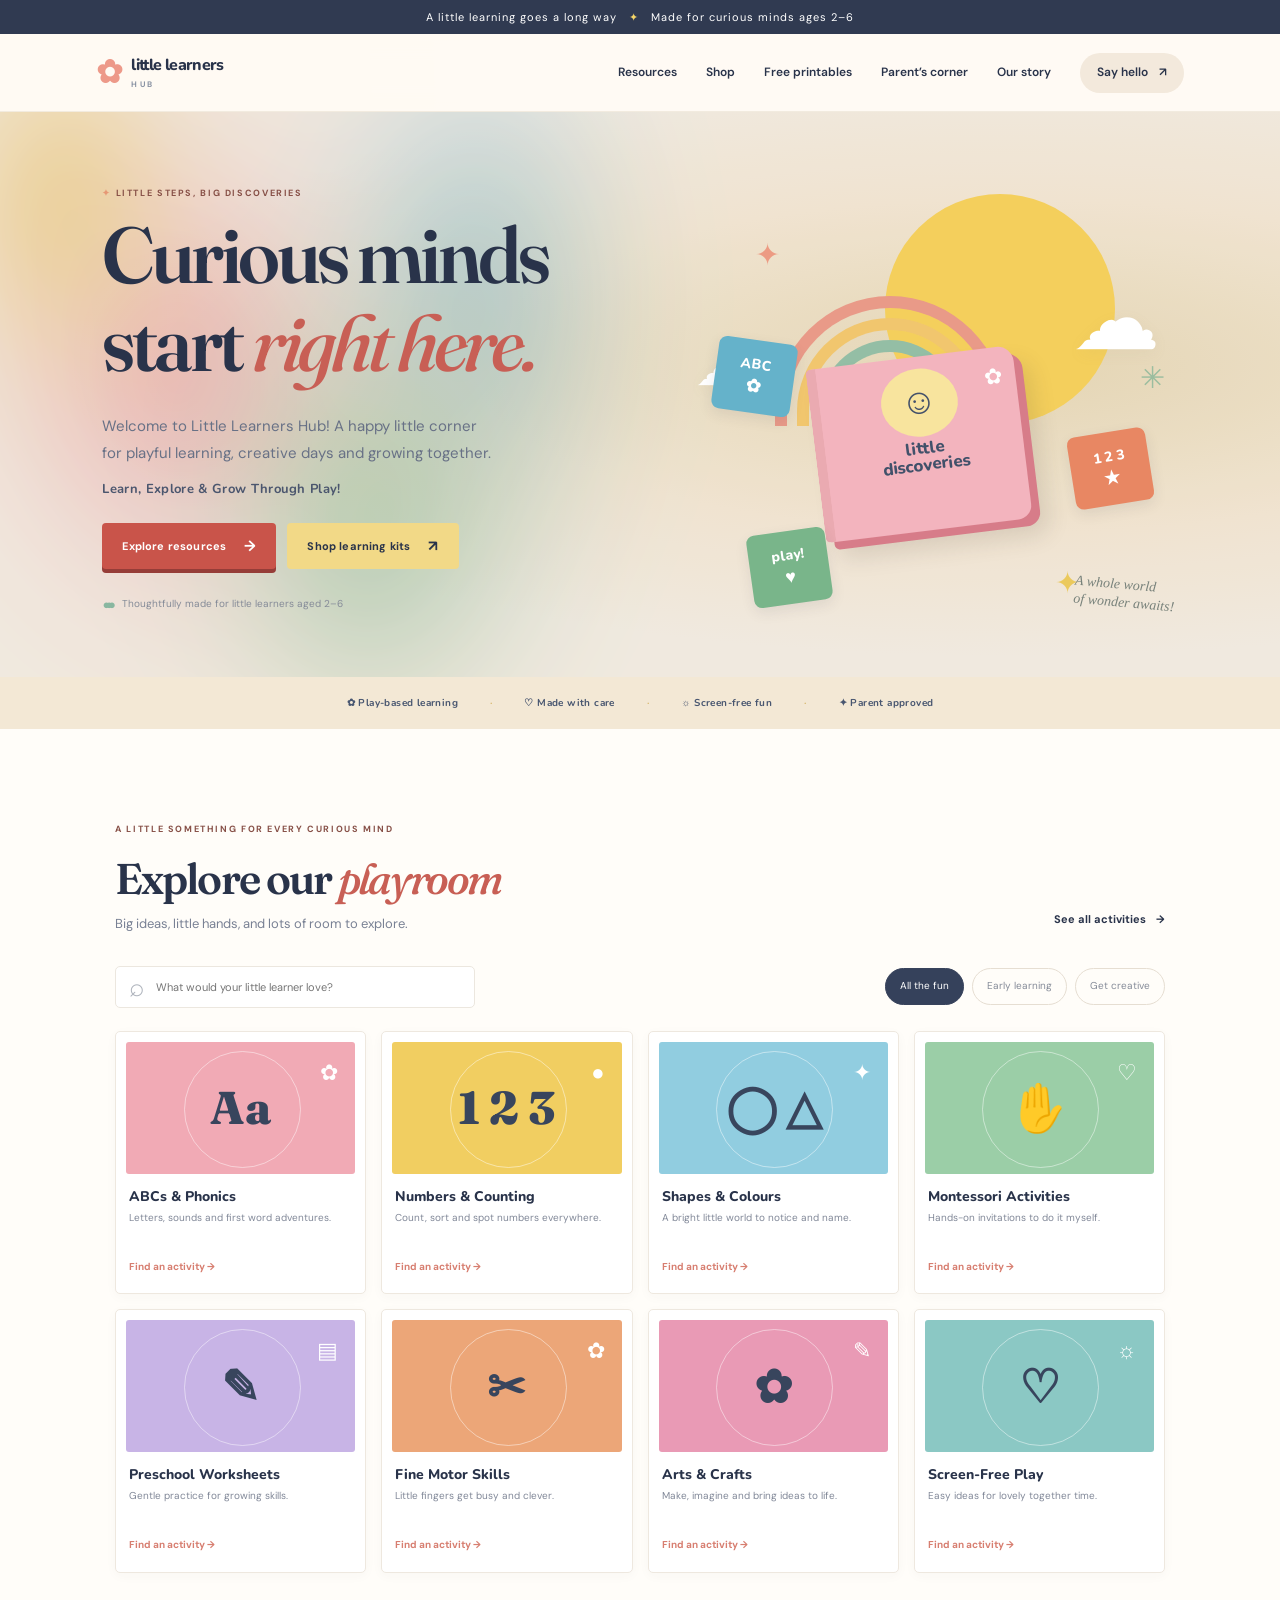
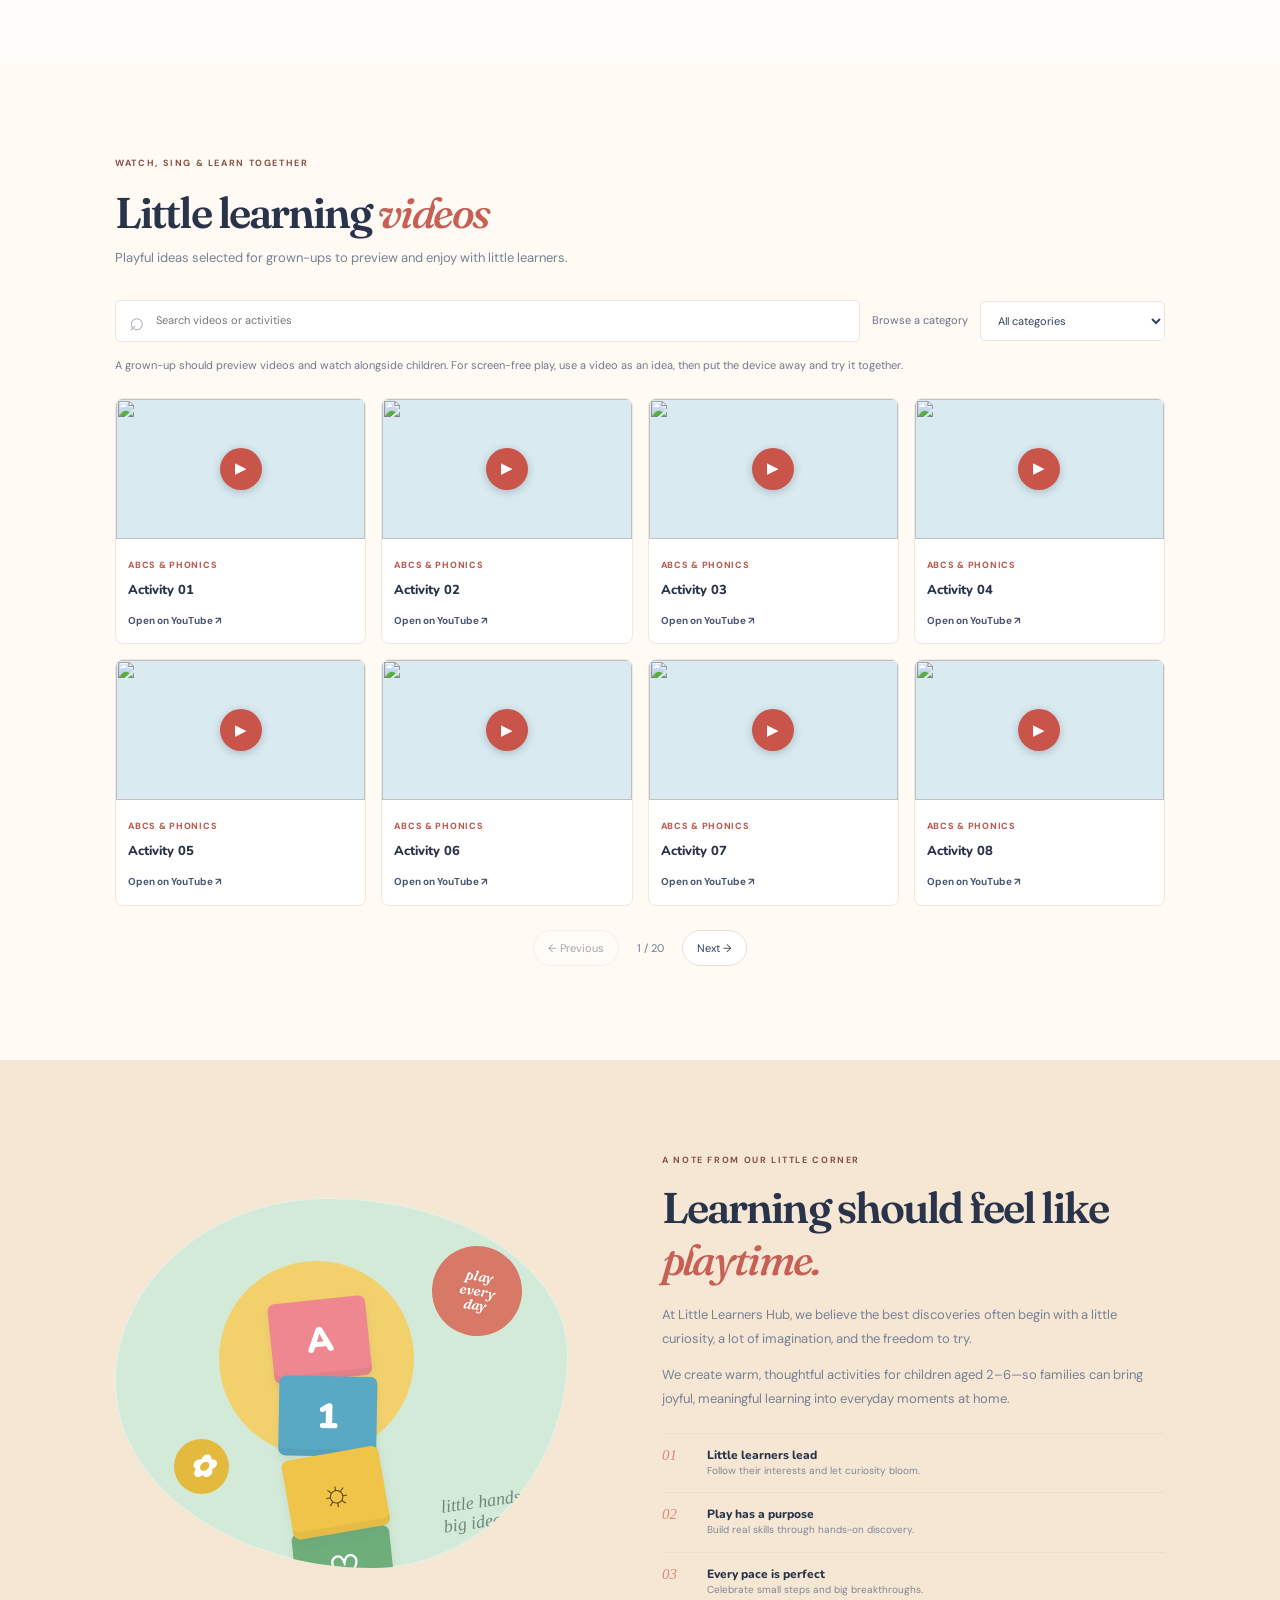
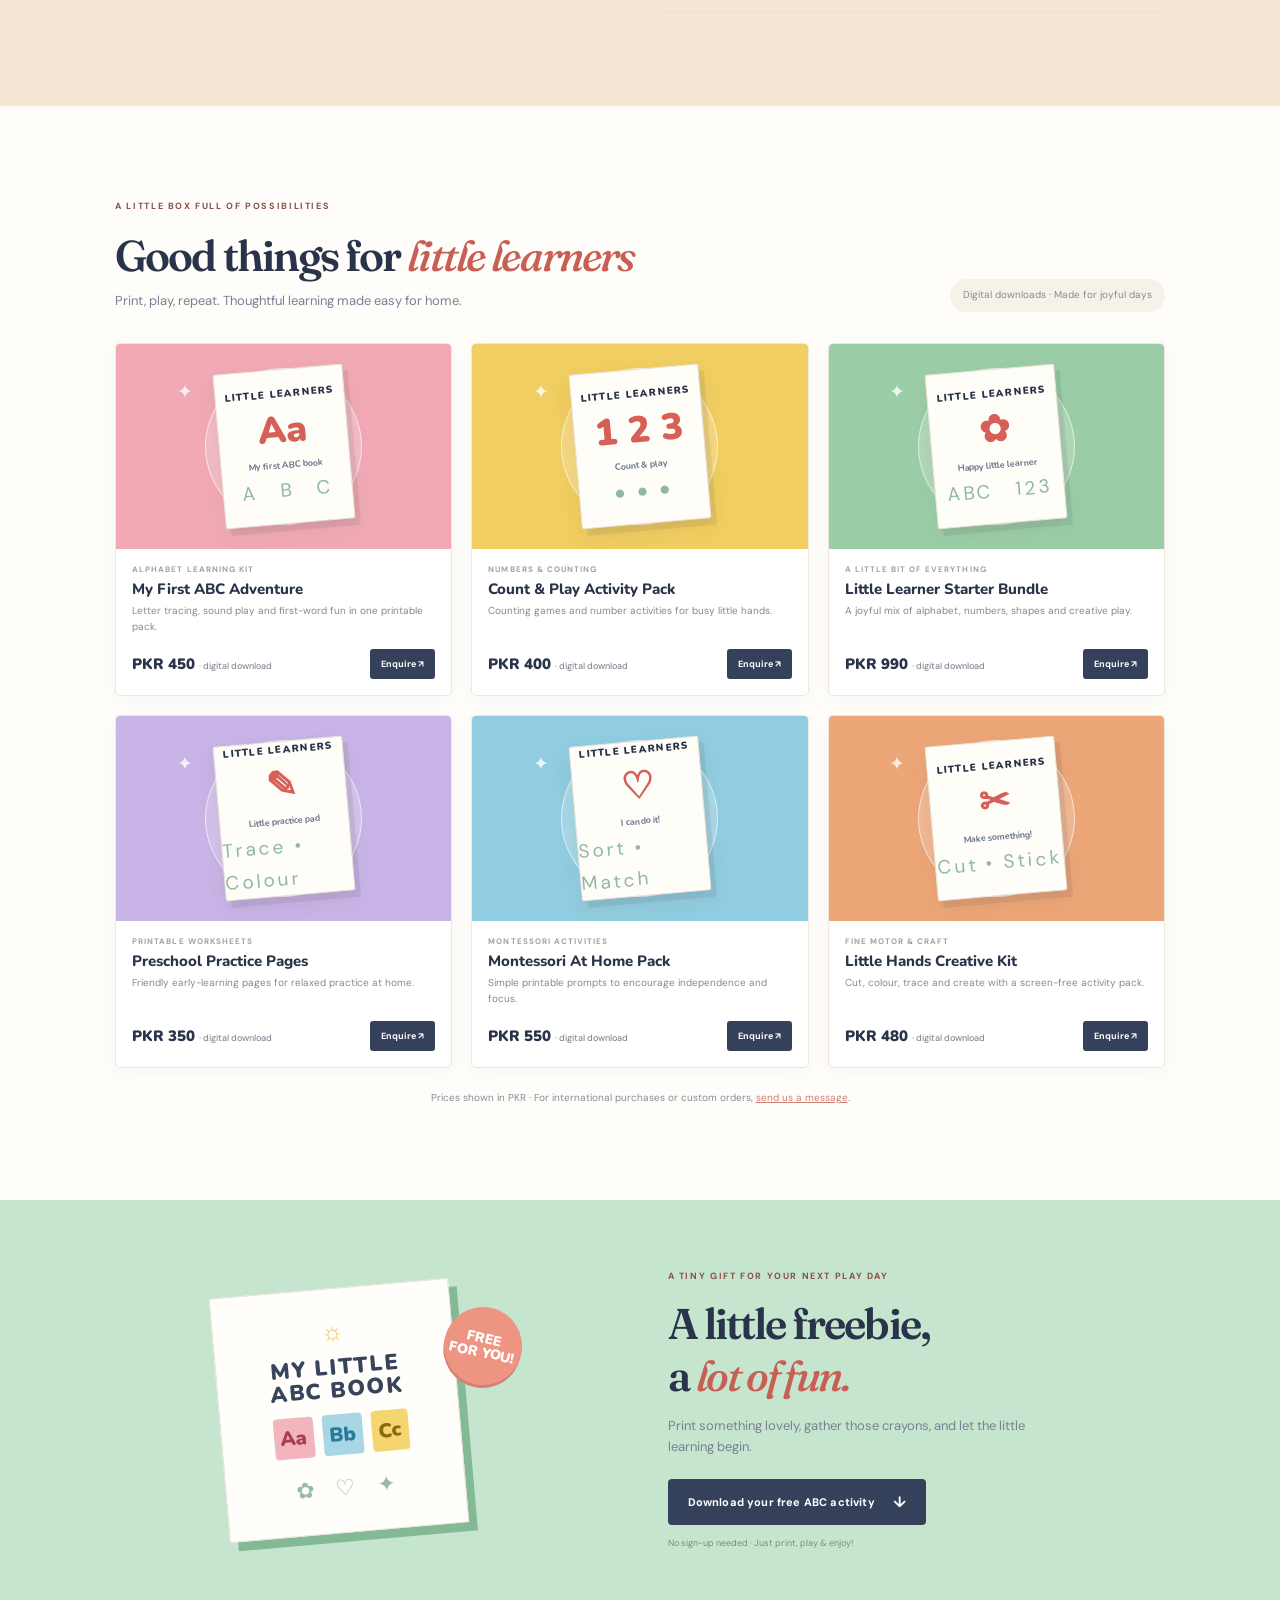
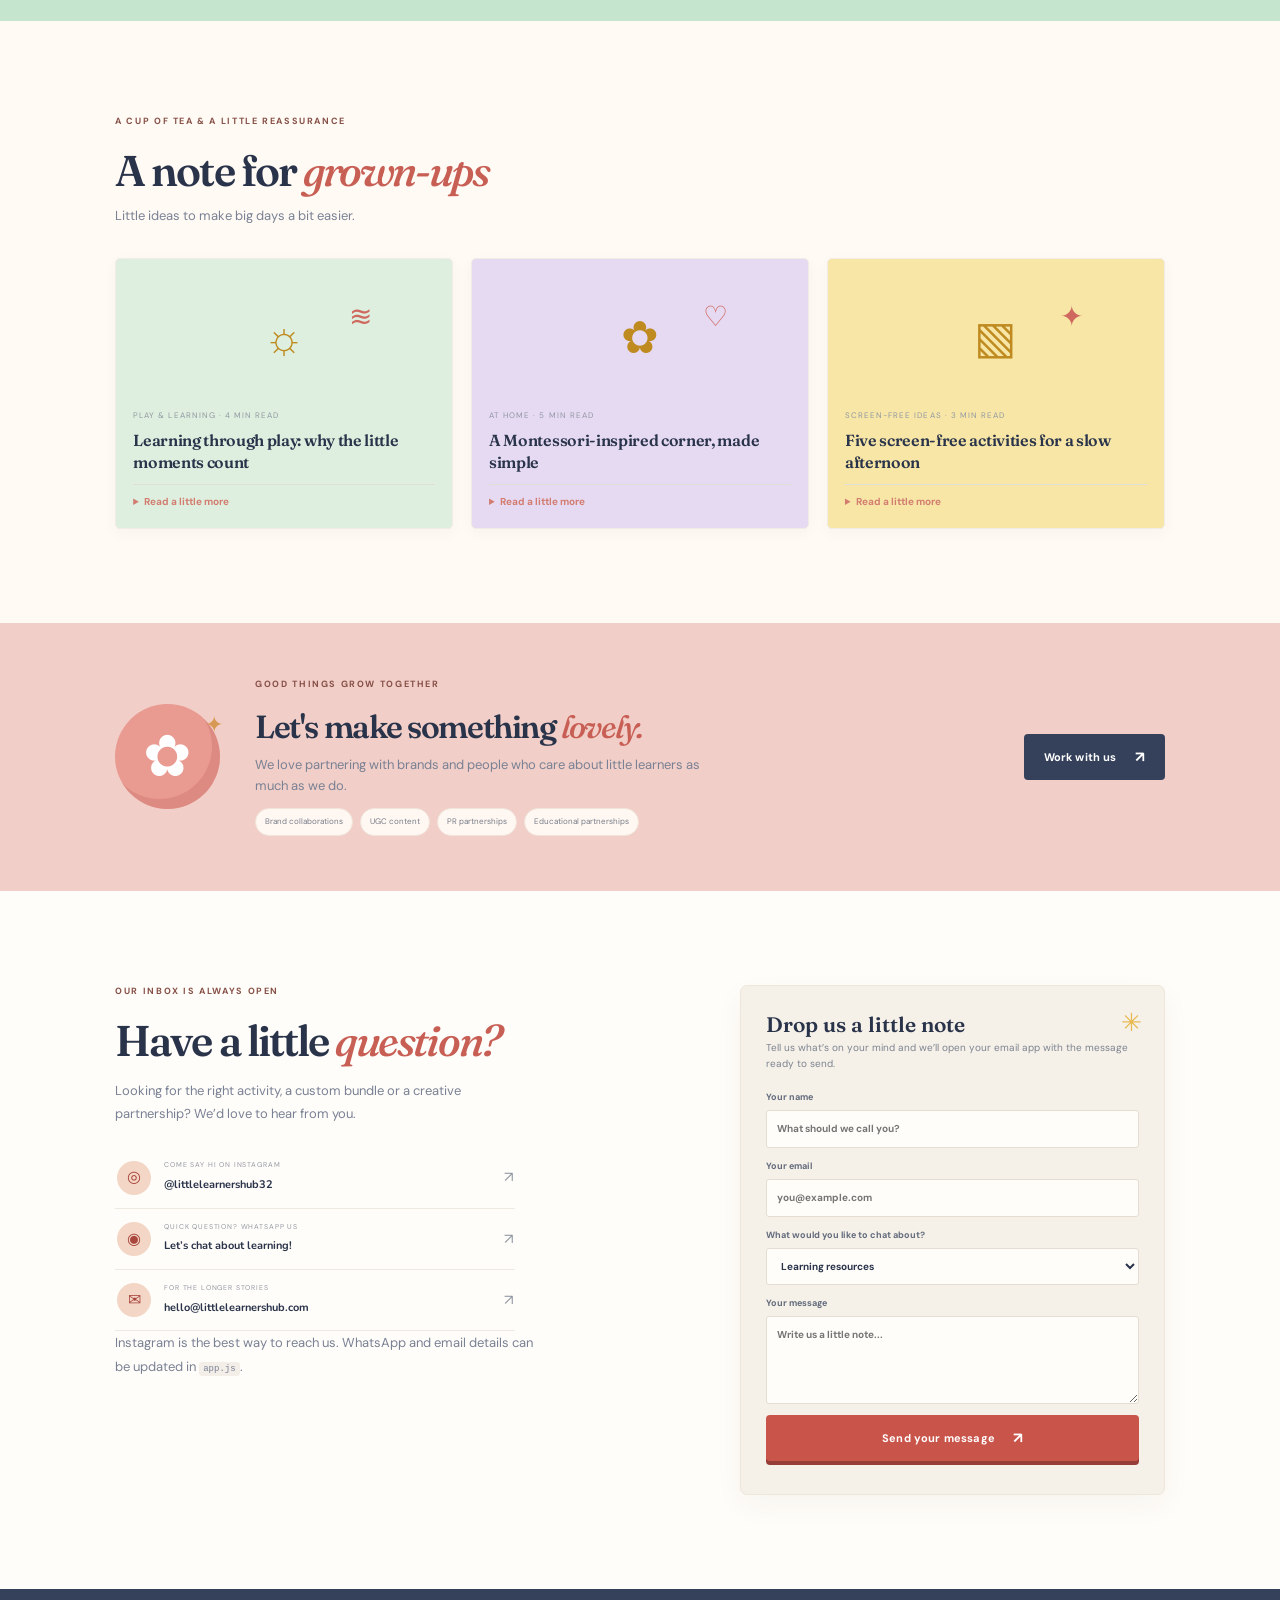
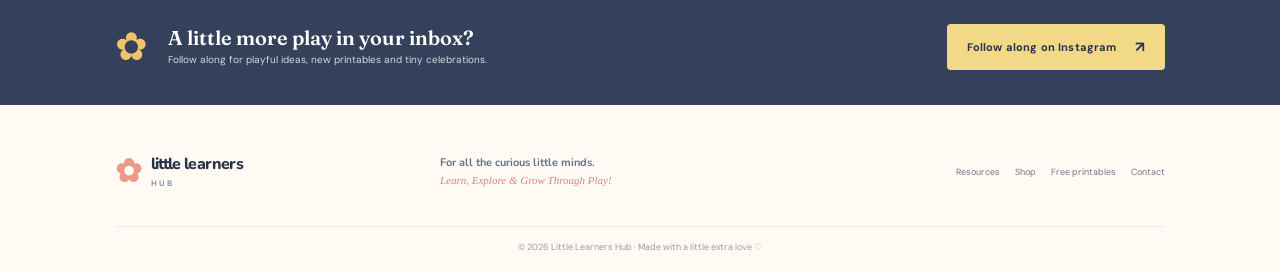
==== commit 4d094064: "Add curated learning video library" ====
--- a/index.html
+++ b/index.html
@@ -14,6 +14,8 @@
 <div class="hero-art" aria-label="Playful illustrations of a rainbow and learning cards"><div class="art-sun"></div><div class="art-cloud cloud-one">☁</div><div class="art-cloud cloud-two">☁</div><div class="rainbow"><div></div><div></div><div></div><div></div></div><div class="art-card card-a"><span>ABC</span><b>✿</b></div><div class="art-card card-b"><span>1 2 3</span><b>★</b></div><div class="art-card card-c"><span>play!</span><b>♥</b></div><div class="art-book"><div class="book-face">☺</div><div class="book-title">little<br>discoveries</div><div class="book-flower">✿</div></div><div class="art-star star-a">✦</div><div class="art-star star-b">✳</div><div class="art-star star-c">✦</div><div class="art-caption">A whole world<br>of wonder awaits!</div></div></section>
 <div class="trust-strip"><span>✿ Play-based learning</span><i>·</i><span>♡ Made with care</span><i>·</i><span>☼ Screen-free fun</span><i>·</i><span>✦ Parent approved</span></div>
 <section class="section resource-section" id="resources"><div class="section-heading"><div><div class="eyebrow">A LITTLE SOMETHING FOR EVERY CURIOUS MIND</div><h2>Explore our <em>playroom</em></h2><p>Big ideas, little hands, and lots of room to explore.</p></div><a class="text-link" href="#shop">See all activities <span>→</span></a></div><div class="resource-tools"><label class="searchbox"><span>⌕</span><input id="resourceSearch" type="search" placeholder="What would your little learner love?" aria-label="Search learning resources"></label><div class="filters" role="group" aria-label="Filter resources"><button class="filter active" data-filter="all">All the fun</button><button class="filter" data-filter="early">Early learning</button><button class="filter" data-filter="creative">Get creative</button></div></div><div class="resource-grid" id="resourceGrid"></div><p class="empty-state" id="emptyState" hidden>No activities found yet. Try another search!</p></section>
+<section class="video-section section" id="videos"><div class="section-heading"><div><div class="eyebrow">WATCH, SING &amp; LEARN TOGETHER</div><h2>Little learning <em>videos</em></h2><p>Playful ideas selected for grown-ups to preview and enjoy with little learners.</p></div></div><div class="video-tools"><label class="searchbox"><span>⌕</span><input id="videoSearch" type="search" placeholder="Search videos or activities" aria-label="Search videos"></label><label class="video-category-label" for="videoCategory">Browse a category</label><select id="videoCategory" aria-label="Filter videos by category"></select></div><p class="video-note">A grown-up should preview videos and watch alongside children. For screen-free play, use a video as an idea, then put the device away and try it together.</p><div class="video-grid" id="videoGrid"></div><p class="empty-state" id="videoEmpty" hidden>No videos found. Try another search.</p><div class="video-pagination" id="videoPagination" aria-label="Video pages"></div></section>
+
 <section class="about section" id="about"><div class="about-art"><div class="about-sticker sticker-one">play<br>every<br>day</div><div class="about-sticker sticker-two">✿</div><div class="about-tower"><div class="block block-pink">A</div><div class="block block-blue">1</div><div class="block block-yellow">☼</div><div class="block block-green">♡</div></div><div class="about-scribble">little hands,<br>big ideas</div></div><div class="about-copy"><div class="eyebrow">A NOTE FROM OUR LITTLE CORNER</div><h2>Learning should feel like <em>playtime.</em></h2><p>At Little Learners Hub, we believe the best discoveries often begin with a little curiosity, a lot of imagination, and the freedom to try.</p><p>We create warm, thoughtful activities for children aged 2–6—so families can bring joyful, meaningful learning into everyday moments at home.</p><div class="values"><div><span>01</span><b>Little learners lead</b><small>Follow their interests and let curiosity bloom.</small></div><div><span>02</span><b>Play has a purpose</b><small>Build real skills through hands-on discovery.</small></div><div><span>03</span><b>Every pace is perfect</b><small>Celebrate small steps and big breakthroughs.</small></div></div></div></section>
 <section class="shop-section section" id="shop"><div class="section-heading"><div><div class="eyebrow">A LITTLE BOX FULL OF POSSIBILITIES</div><h2>Good things for <em>little learners</em></h2><p>Print, play, repeat. Thoughtful learning made easy for home.</p></div><span class="shop-note">Digital downloads · Made for joyful days</span></div><div class="product-grid" id="productGrid"></div><div class="shop-footnote">Prices shown in PKR · For international purchases or custom orders, <a href="#contact">send us a message</a>.</div></section>
 <section class="freebie-section section" id="freebies"><div class="freebie-art"><div class="freebie-sheet"><div class="sheet-sun">☼</div><div class="sheet-title">MY LITTLE<br>ABC BOOK</div><div class="sheet-letters"><i>Aa</i><i>Bb</i><i>Cc</i></div><div class="sheet-doodles">✿　♡　✦</div></div><span class="freebie-stamp">FREE<br>FOR YOU!</span></div><div class="freebie-copy"><div class="eyebrow">A TINY GIFT FOR YOUR NEXT PLAY DAY</div><h2>A little freebie,<br>a <em>lot of fun.</em></h2><p>Print something lovely, gather those crayons, and let the little learning begin.</p><a id="downloadFreebie" class="button button-dark" download="little-learners-abc-activity.svg" href="#">Download your free ABC activity <span>↓</span></a><small>No sign-up needed · Just print, play &amp; enjoy!</small></div></section>
@@ -22,4 +24,4 @@
 <section class="contact-section section" id="contact"><div class="contact-copy"><div class="eyebrow">OUR INBOX IS ALWAYS OPEN</div><h2>Have a little <em>question?</em></h2><p>Looking for the right activity, a custom bundle or a creative partnership? We’d love to hear from you.</p><a class="contact-line" href="https://instagram.com/littlelearnershub32" target="_blank" rel="noreferrer"><span class="contact-icon">◎</span><span><small>COME SAY HI ON INSTAGRAM</small><b>@littlelearnershub32</b></span><span>↗</span></a><a class="contact-line" id="whatsappLink" href="#" target="_blank" rel="noreferrer"><span class="contact-icon">◉</span><span><small>QUICK QUESTION? WHATSAPP US</small><b>Let’s chat about learning!</b></span><span>↗</span></a><a class="contact-line" href="mailto:hello@littlelearnershub.com"><span class="contact-icon">✉</span><span><small>FOR THE LONGER STORIES</small><b>hello@littlelearnershub.com</b></span><span>↗</span></a><p class="contact-note">Instagram is the best way to reach us. WhatsApp and email details can be updated in <code>app.js</code>.</p></div><form class="contact-form" id="contactForm"><div class="form-sparkle">✳</div><h3>Drop us a little note</h3><p>Tell us what’s on your mind and we’ll open your email app with the message ready to send.</p><label>Your name<input name="name" required placeholder="What should we call you?"></label><label>Your email<input name="email" type="email" required placeholder="you@example.com"></label><label>What would you like to chat about?<select name="topic"><option>Learning resources</option><option>Shop or custom order</option><option>Brand collaboration</option><option>Something else</option></select></label><label>Your message<textarea name="message" rows="4" required placeholder="Write us a little note..."></textarea></label><button class="button button-coral" type="submit">Send your message <span>↗</span></button><div id="formStatus" class="form-status" aria-live="polite"></div></form></section>
 <section class="newsletter"><div class="newsletter-icon">✿</div><div><h2>A little more play in your inbox?</h2><p>Follow along for playful ideas, new printables and tiny celebrations.</p></div><a class="button button-cream" href="https://instagram.com/littlelearnershub32" target="_blank" rel="noreferrer">Follow along on Instagram <span>↗</span></a></section>
 </main><footer class="footer"><a class="brand footer-brand" href="#home"><span class="brand-mark">✿</span><span>little learners<small>HUB</small></span></a><p>For all the curious little minds.<br><span>Learn, Explore &amp; Grow Through Play!</span></p><div class="footer-links"><a href="#resources">Resources</a><a href="#shop">Shop</a><a href="#freebies">Free printables</a><a href="#contact">Contact</a></div><div class="copyright">© <span id="year"></span> Little Learners Hub · Made with a little extra love ♡</div></footer>
-<script src="app.js"></script></body></html>
+<script src="videos.js"></script><script src="app.js"></script></body></html>
--- a/styles.css
+++ b/styles.css
@@ -72,3 +72,4 @@
 .article-illustration{color:#bf8b21}.article-illustration span{color:#cf685e}
 .collab{background:#f1cec7}.collab-shape{background:#e99a91;box-shadow:inset -8px -10px 0 #ca716c66}
 .contact-icon{background:#f3d6c5;color:#a9463d}.contact-line:hover b,.footer-links a:hover{color:#bc574d}
+.video-section{background:#fffaf4}.video-tools{display:flex;align-items:center;gap:12px;flex-wrap:wrap;margin:0 0 14px}.video-tools .searchbox{flex:1 1 260px}.video-category-label{font-size:11px;color:#687186}.video-tools select{min-width:185px;padding:11px 13px;border:1px solid #ece6db;border-radius:6px;background:#fff;color:#35415b;font-size:11px}.video-note{margin:0 0 24px;color:#70788b;font-size:11px}.video-grid{display:grid;grid-template-columns:repeat(4,minmax(0,1fr));gap:15px}.video-card{overflow:hidden;border-radius:8px;border:1px solid #eee8de;background:#fff}.video-thumb,.video-card iframe{display:block;position:relative;width:100%;aspect-ratio:16/9;border:0;background:#d9eaf0}.video-thumb{padding:0;cursor:pointer}.video-thumb img{width:100%;height:100%;object-fit:cover;display:block}.video-play{position:absolute;left:50%;top:50%;transform:translate(-50%,-50%);display:grid;place-items:center;width:42px;height:42px;border-radius:50%;background:#c9544a;color:#fff;font-size:15px;box-shadow:0 2px 9px #29334a44}.video-card-info{padding:12px}.video-card-info>span{font-size:9px;font-weight:800;letter-spacing:.08em;text-transform:uppercase;color:#bc574d}.video-card-info h3{font:800 13px var(--round);margin:5px 0 8px}.video-card-info a{font-size:10px;font-weight:700;color:#485670}.video-pagination{display:flex;justify-content:center;align-items:center;gap:18px;margin-top:24px}.video-pagination button{border:1px solid #e8e0d6;background:white;border-radius:24px;padding:8px 14px;color:#35415b;font-size:11px;cursor:pointer}.video-pagination button:disabled{opacity:.45;cursor:default}.video-pagination span{font-size:11px;color:#70788b}@media(max-width:900px){.video-grid{grid-template-columns:repeat(2,minmax(0,1fr))}}@media(max-width:560px){.video-grid{grid-template-columns:1fr}.video-category-label{width:100%}.video-tools select{width:100%}.video-note{font-size:10px}}
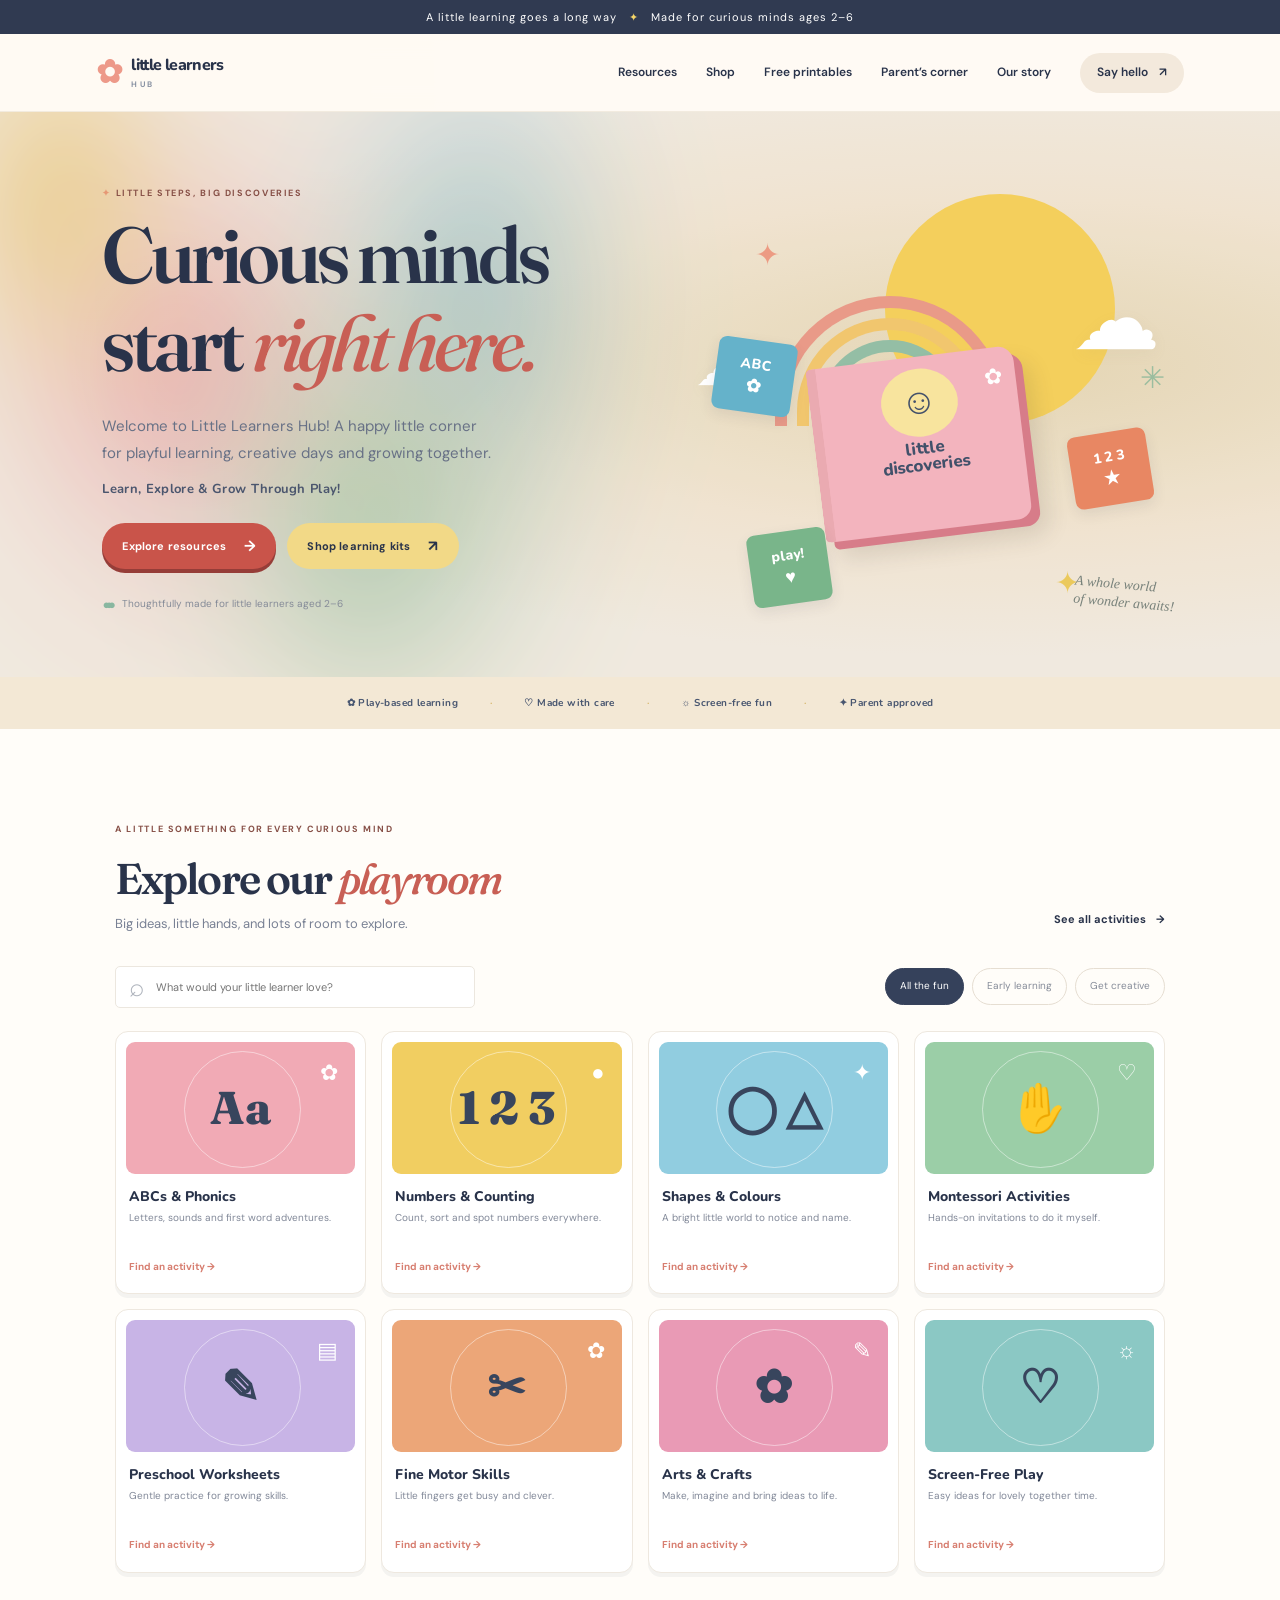
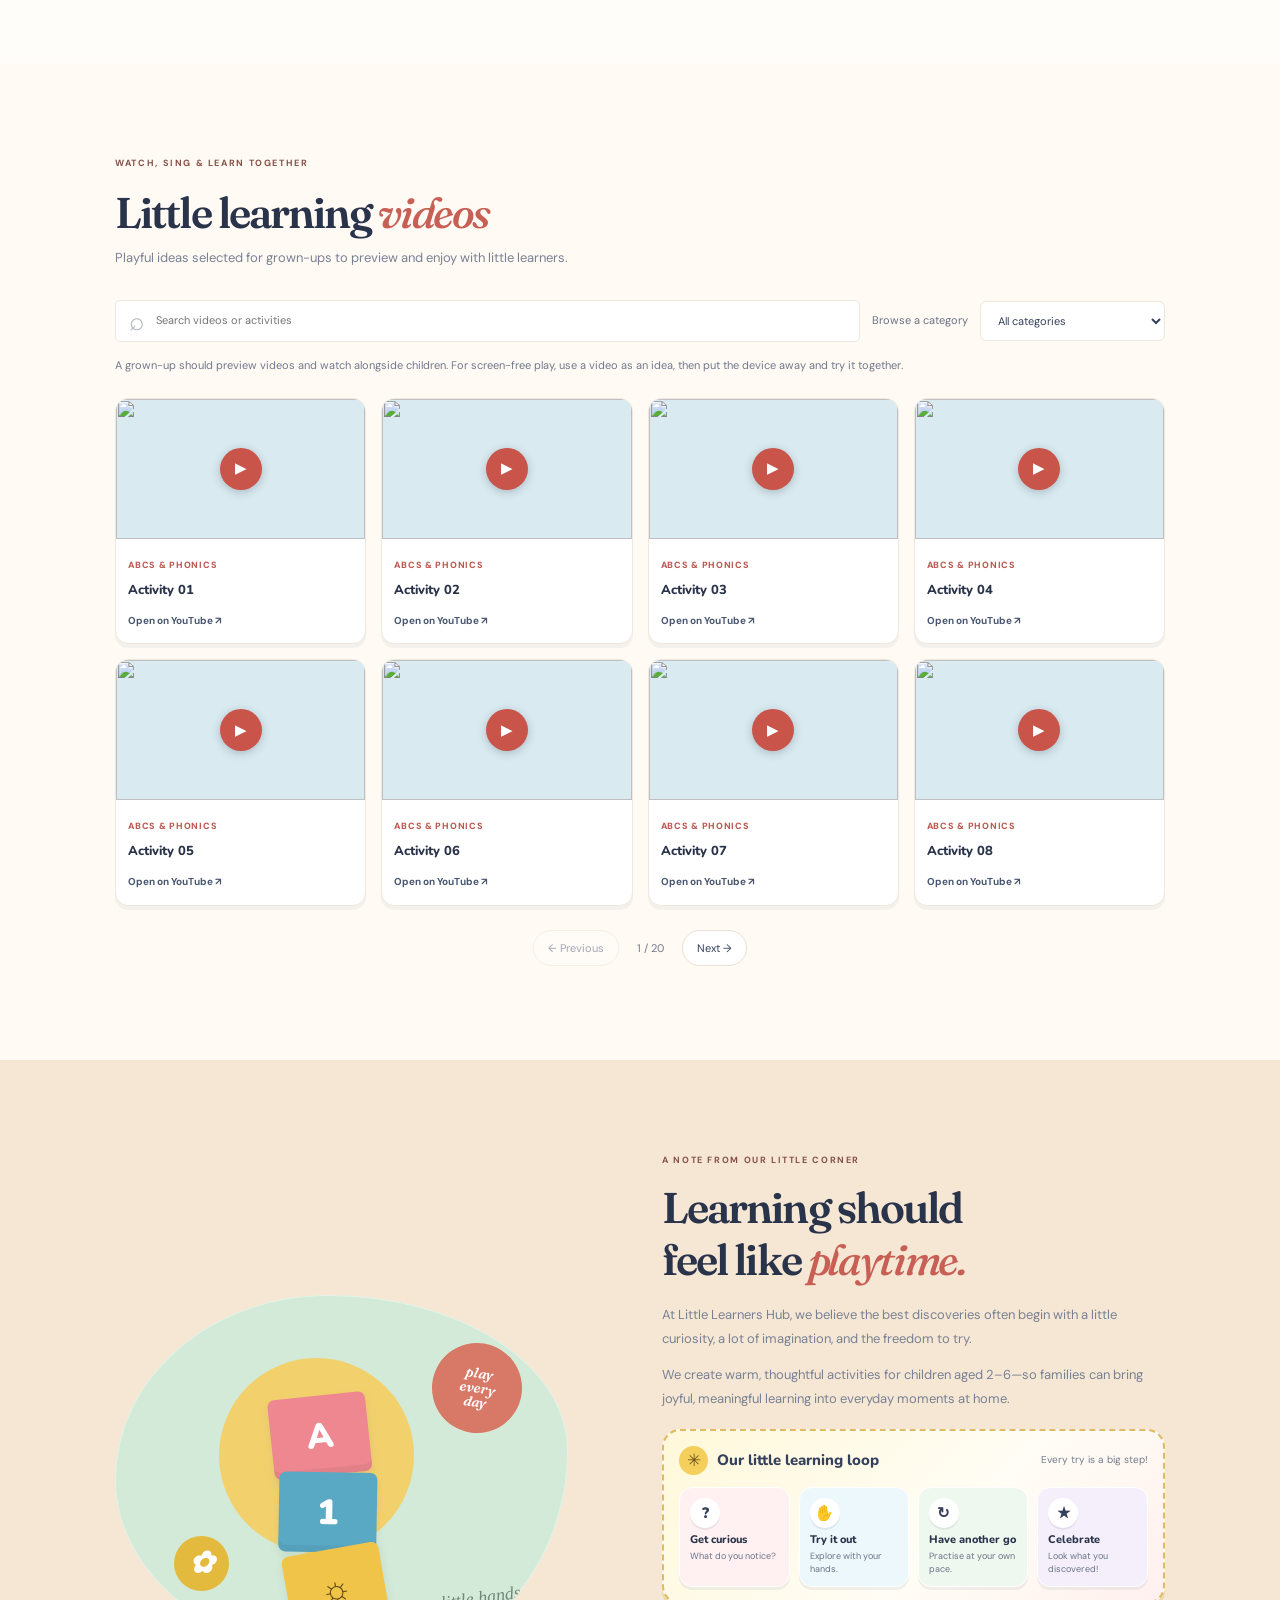
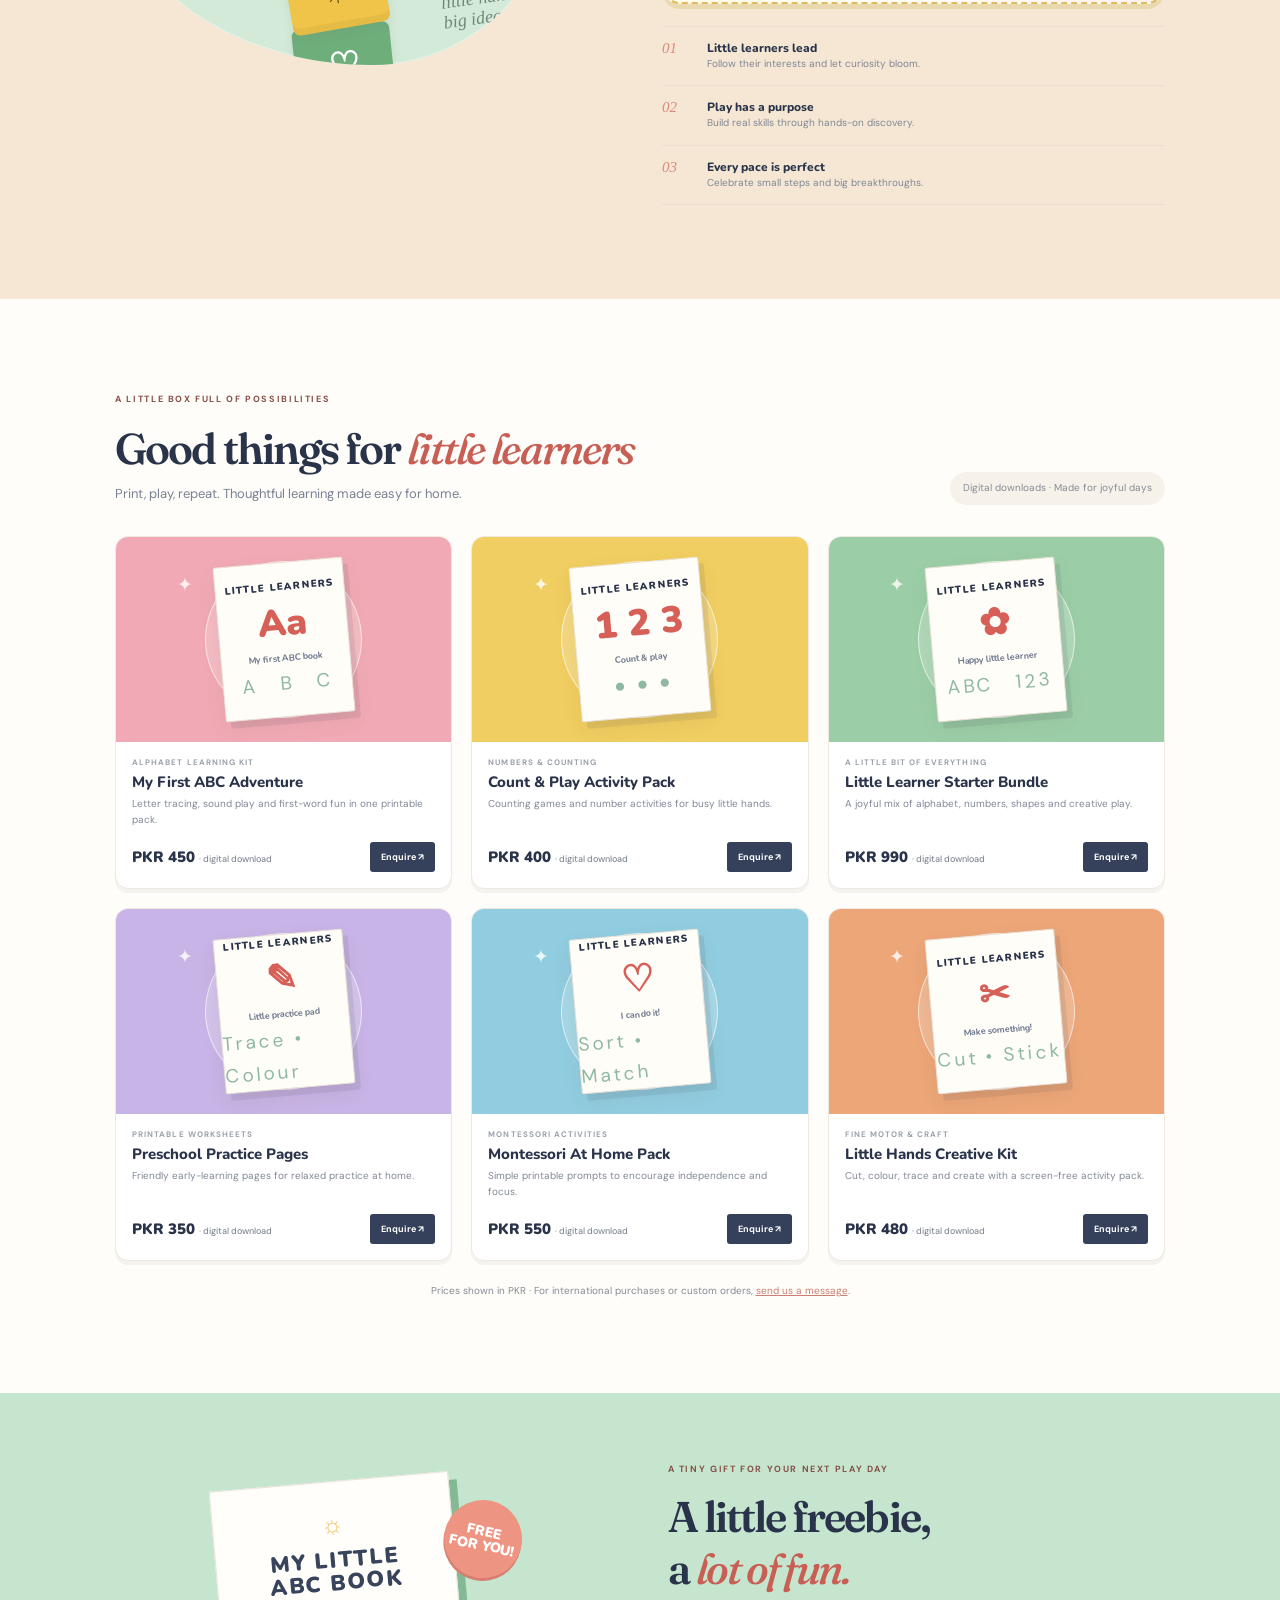
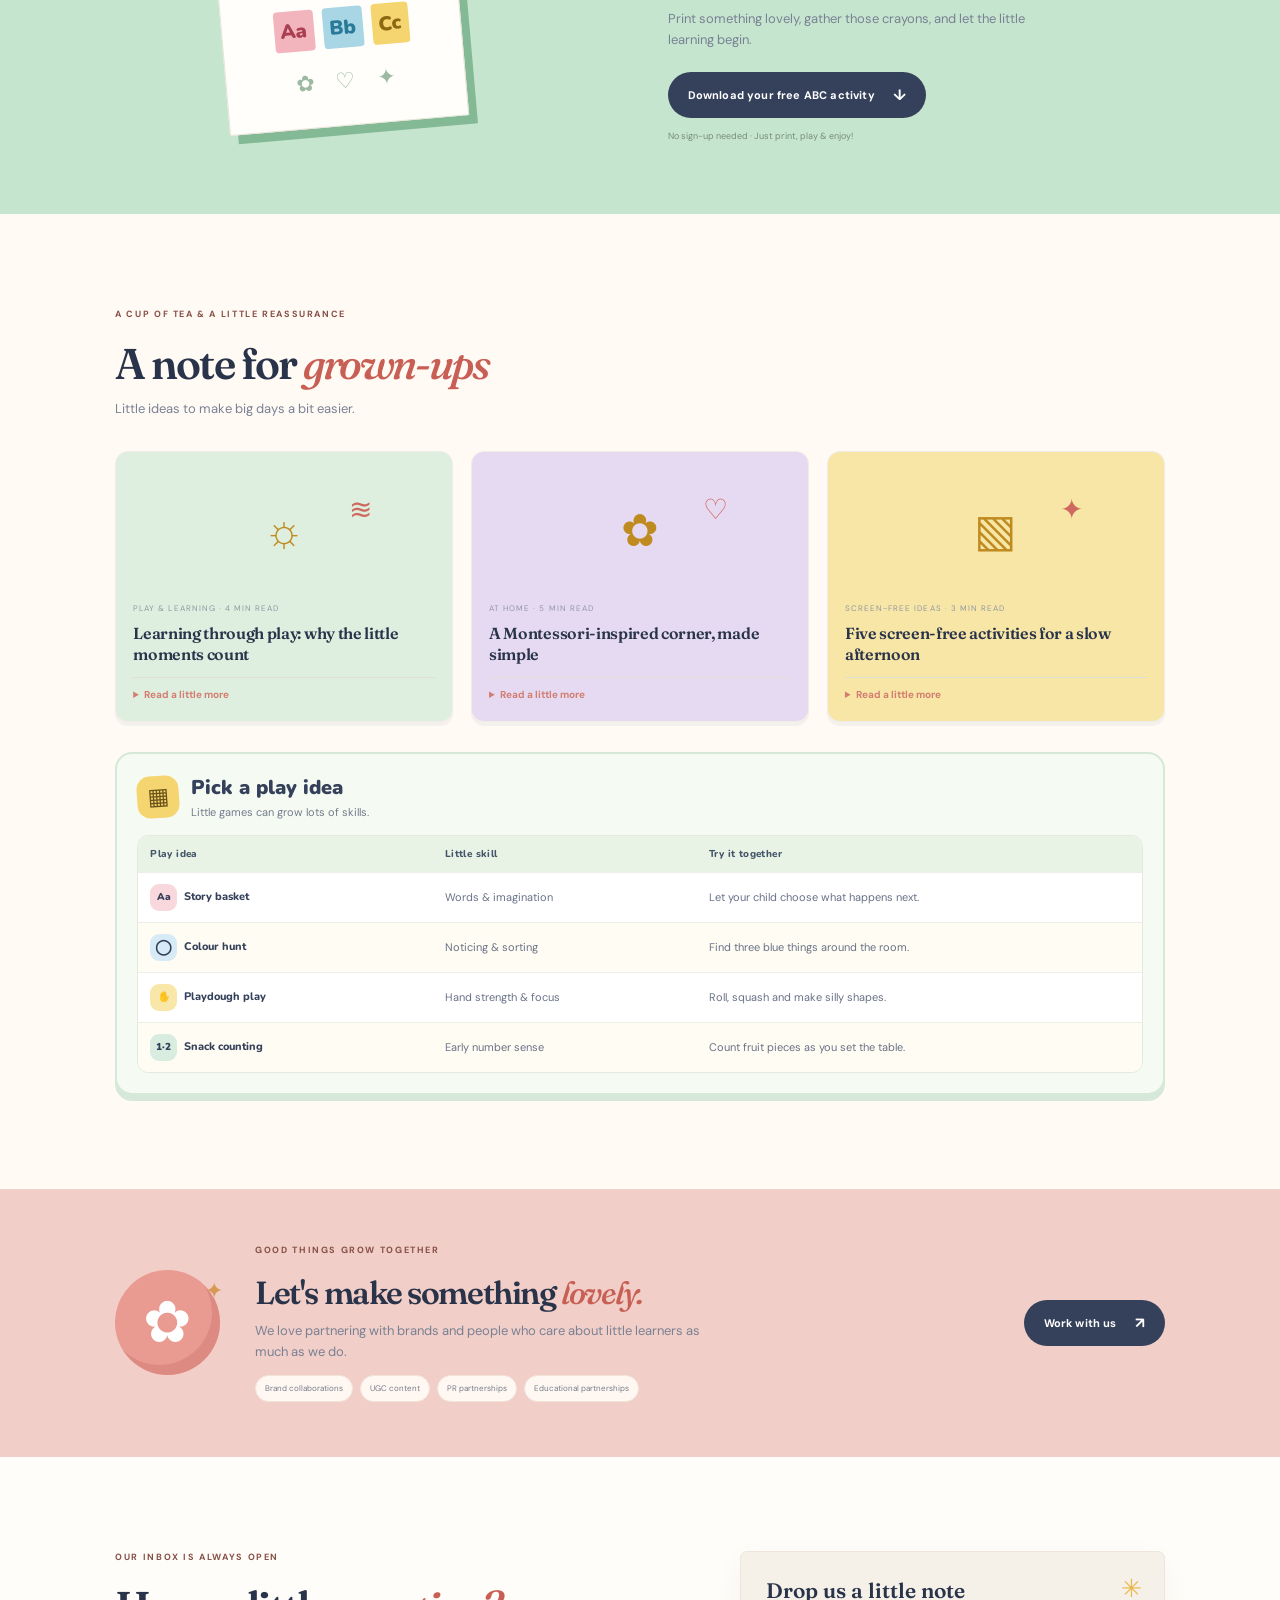
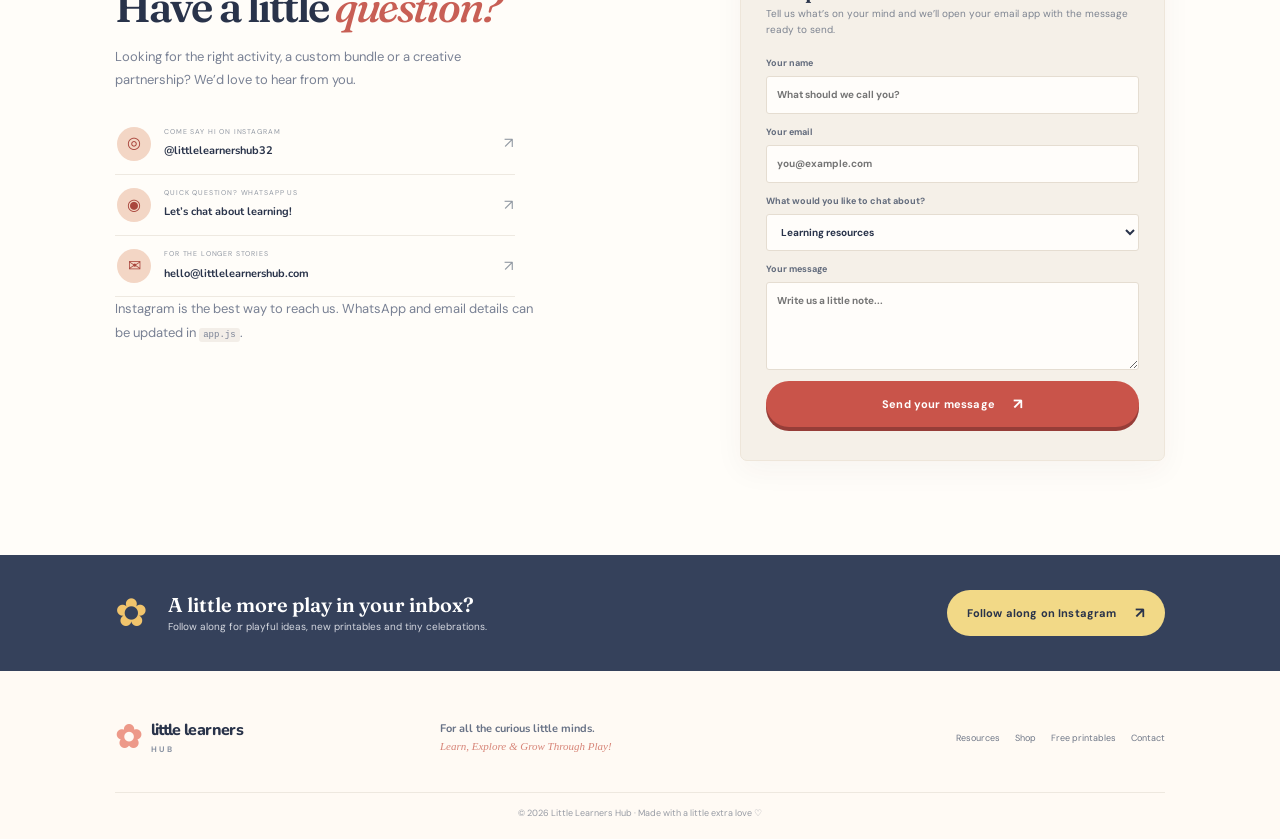
==== commit a50054d3: "Add playful learning infographic and activity table" ====
--- a/index.html
+++ b/index.html
@@ -16,10 +16,10 @@
 <section class="section resource-section" id="resources"><div class="section-heading"><div><div class="eyebrow">A LITTLE SOMETHING FOR EVERY CURIOUS MIND</div><h2>Explore our <em>playroom</em></h2><p>Big ideas, little hands, and lots of room to explore.</p></div><a class="text-link" href="#shop">See all activities <span>→</span></a></div><div class="resource-tools"><label class="searchbox"><span>⌕</span><input id="resourceSearch" type="search" placeholder="What would your little learner love?" aria-label="Search learning resources"></label><div class="filters" role="group" aria-label="Filter resources"><button class="filter active" data-filter="all">All the fun</button><button class="filter" data-filter="early">Early learning</button><button class="filter" data-filter="creative">Get creative</button></div></div><div class="resource-grid" id="resourceGrid"></div><p class="empty-state" id="emptyState" hidden>No activities found yet. Try another search!</p></section>
 <section class="video-section section" id="videos"><div class="section-heading"><div><div class="eyebrow">WATCH, SING &amp; LEARN TOGETHER</div><h2>Little learning <em>videos</em></h2><p>Playful ideas selected for grown-ups to preview and enjoy with little learners.</p></div></div><div class="video-tools"><label class="searchbox"><span>⌕</span><input id="videoSearch" type="search" placeholder="Search videos or activities" aria-label="Search videos"></label><label class="video-category-label" for="videoCategory">Browse a category</label><select id="videoCategory" aria-label="Filter videos by category"></select></div><p class="video-note">A grown-up should preview videos and watch alongside children. For screen-free play, use a video as an idea, then put the device away and try it together.</p><div class="video-grid" id="videoGrid"></div><p class="empty-state" id="videoEmpty" hidden>No videos found. Try another search.</p><div class="video-pagination" id="videoPagination" aria-label="Video pages"></div></section>
 
-<section class="about section" id="about"><div class="about-art"><div class="about-sticker sticker-one">play<br>every<br>day</div><div class="about-sticker sticker-two">✿</div><div class="about-tower"><div class="block block-pink">A</div><div class="block block-blue">1</div><div class="block block-yellow">☼</div><div class="block block-green">♡</div></div><div class="about-scribble">little hands,<br>big ideas</div></div><div class="about-copy"><div class="eyebrow">A NOTE FROM OUR LITTLE CORNER</div><h2>Learning should feel like <em>playtime.</em></h2><p>At Little Learners Hub, we believe the best discoveries often begin with a little curiosity, a lot of imagination, and the freedom to try.</p><p>We create warm, thoughtful activities for children aged 2–6—so families can bring joyful, meaningful learning into everyday moments at home.</p><div class="values"><div><span>01</span><b>Little learners lead</b><small>Follow their interests and let curiosity bloom.</small></div><div><span>02</span><b>Play has a purpose</b><small>Build real skills through hands-on discovery.</small></div><div><span>03</span><b>Every pace is perfect</b><small>Celebrate small steps and big breakthroughs.</small></div></div></div></section>
+<section class="about section" id="about"><div class="about-art"><div class="about-sticker sticker-one">play<br>every<br>day</div><div class="about-sticker sticker-two">✿</div><div class="about-tower"><div class="block block-pink">A</div><div class="block block-blue">1</div><div class="block block-yellow">☼</div><div class="block block-green">♡</div></div><div class="about-scribble">little hands,<br>big ideas</div></div><div class="about-copy"><div class="eyebrow">A NOTE FROM OUR LITTLE CORNER</div><h2>Learning should feel like <em>playtime.</em></h2><p>At Little Learners Hub, we believe the best discoveries often begin with a little curiosity, a lot of imagination, and the freedom to try.</p><p>We create warm, thoughtful activities for children aged 2–6—so families can bring joyful, meaningful learning into everyday moments at home.</p><div class="play-infographic" aria-label="Four steps in playful learning"><div class="play-infographic-title"><span aria-hidden="true">✳</span><b>Our little learning loop</b><small>Every try is a big step!</small></div><ol class="learning-loop"><li><span class="loop-icon" aria-hidden="true">?</span><b>Get curious</b><small>What do you notice?</small></li><li><span class="loop-icon" aria-hidden="true">✋</span><b>Try it out</b><small>Explore with your hands.</small></li><li><span class="loop-icon" aria-hidden="true">↻</span><b>Have another go</b><small>Practise at your own pace.</small></li><li><span class="loop-icon" aria-hidden="true">★</span><b>Celebrate</b><small>Look what you discovered!</small></li></ol></div><div class="values"><div><span>01</span><b>Little learners lead</b><small>Follow their interests and let curiosity bloom.</small></div><div><span>02</span><b>Play has a purpose</b><small>Build real skills through hands-on discovery.</small></div><div><span>03</span><b>Every pace is perfect</b><small>Celebrate small steps and big breakthroughs.</small></div></div></div></section>
 <section class="shop-section section" id="shop"><div class="section-heading"><div><div class="eyebrow">A LITTLE BOX FULL OF POSSIBILITIES</div><h2>Good things for <em>little learners</em></h2><p>Print, play, repeat. Thoughtful learning made easy for home.</p></div><span class="shop-note">Digital downloads · Made for joyful days</span></div><div class="product-grid" id="productGrid"></div><div class="shop-footnote">Prices shown in PKR · For international purchases or custom orders, <a href="#contact">send us a message</a>.</div></section>
 <section class="freebie-section section" id="freebies"><div class="freebie-art"><div class="freebie-sheet"><div class="sheet-sun">☼</div><div class="sheet-title">MY LITTLE<br>ABC BOOK</div><div class="sheet-letters"><i>Aa</i><i>Bb</i><i>Cc</i></div><div class="sheet-doodles">✿　♡　✦</div></div><span class="freebie-stamp">FREE<br>FOR YOU!</span></div><div class="freebie-copy"><div class="eyebrow">A TINY GIFT FOR YOUR NEXT PLAY DAY</div><h2>A little freebie,<br>a <em>lot of fun.</em></h2><p>Print something lovely, gather those crayons, and let the little learning begin.</p><a id="downloadFreebie" class="button button-dark" download="little-learners-abc-activity.svg" href="#">Download your free ABC activity <span>↓</span></a><small>No sign-up needed · Just print, play &amp; enjoy!</small></div></section>
-<section class="parent-section section" id="parents"><div class="section-heading"><div><div class="eyebrow">A CUP OF TEA &amp; A LITTLE REASSURANCE</div><h2>A note for <em>grown-ups</em></h2><p>Little ideas to make big days a bit easier.</p></div></div><div class="article-grid"><article class="article-card article-mint"><div class="article-illustration">☼<span>≋</span></div><div class="article-meta">PLAY &amp; LEARNING · 4 MIN READ</div><h3>Learning through play: why the little moments count</h3><details><summary>Read a little more</summary><p>Sorting laundry, stacking cups, telling stories—ordinary moments help little ones practise language, problem-solving and independence. Follow their curiosity and enjoy the process.</p></details></article><article class="article-card article-lavender"><div class="article-illustration">✿<span>♡</span></div><div class="article-meta">AT HOME · 5 MIN READ</div><h3>A Montessori-inspired corner, made simple</h3><details><summary>Read a little more</summary><p>A low basket, a few well-loved objects, and a child-sized space can invite independent exploration. Offer a small choice of activities and rotate them when interest fades.</p></details></article><article class="article-card article-yellow"><div class="article-illustration">▧<span>✦</span></div><div class="article-meta">SCREEN-FREE IDEAS · 3 MIN READ</div><h3>Five screen-free activities for a slow afternoon</h3><details><summary>Read a little more</summary><p>Try a colour hunt, a cushion obstacle course, playdough with kitchen tools, a homemade story basket, or water painting outdoors. Simple materials leave room for imagination.</p></details></article></div></section>
+<section class="parent-section section" id="parents"><div class="section-heading"><div><div class="eyebrow">A CUP OF TEA &amp; A LITTLE REASSURANCE</div><h2>A note for <em>grown-ups</em></h2><p>Little ideas to make big days a bit easier.</p></div></div><div class="article-grid"><article class="article-card article-mint"><div class="article-illustration">☼<span>≋</span></div><div class="article-meta">PLAY &amp; LEARNING · 4 MIN READ</div><h3>Learning through play: why the little moments count</h3><details><summary>Read a little more</summary><p>Sorting laundry, stacking cups, telling stories—ordinary moments help little ones practise language, problem-solving and independence. Follow their curiosity and enjoy the process.</p></details></article><article class="article-card article-lavender"><div class="article-illustration">✿<span>♡</span></div><div class="article-meta">AT HOME · 5 MIN READ</div><h3>A Montessori-inspired corner, made simple</h3><details><summary>Read a little more</summary><p>A low basket, a few well-loved objects, and a child-sized space can invite independent exploration. Offer a small choice of activities and rotate them when interest fades.</p></details></article><article class="article-card article-yellow"><div class="article-illustration">▧<span>✦</span></div><div class="article-meta">SCREEN-FREE IDEAS · 3 MIN READ</div><h3>Five screen-free activities for a slow afternoon</h3><details><summary>Read a little more</summary><p>Try a colour hunt, a cushion obstacle course, playdough with kitchen tools, a homemade story basket, or water painting outdoors. Simple materials leave room for imagination.</p></details></article></div><div class="play-table-wrap"><div class="play-table-heading"><span aria-hidden="true">▦</span><div><h3>Pick a play idea</h3><p>Little games can grow lots of skills.</p></div></div><div class="play-table-scroll"><table class="play-table"><thead><tr><th scope="col">Play idea</th><th scope="col">Little skill</th><th scope="col">Try it together</th></tr></thead><tbody><tr><th scope="row"><span class="table-doodle doodle-pink" aria-hidden="true">Aa</span>Story basket</th><td>Words &amp; imagination</td><td>Let your child choose what happens next.</td></tr><tr><th scope="row"><span class="table-doodle doodle-blue" aria-hidden="true">◯</span>Colour hunt</th><td>Noticing &amp; sorting</td><td>Find three blue things around the room.</td></tr><tr><th scope="row"><span class="table-doodle doodle-yellow" aria-hidden="true">✋</span>Playdough play</th><td>Hand strength &amp; focus</td><td>Roll, squash and make silly shapes.</td></tr><tr><th scope="row"><span class="table-doodle doodle-mint" aria-hidden="true">1·2</span>Snack counting</th><td>Early number sense</td><td>Count fruit pieces as you set the table.</td></tr></tbody></table></div></div></section>
 <section class="collab section"><div class="collab-shape">✿<span>✦</span></div><div><div class="eyebrow">GOOD THINGS GROW TOGETHER</div><h2>Let's make something <em>lovely.</em></h2><p>We love partnering with brands and people who care about little learners as much as we do.</p><div class="collab-tags"><span>Brand collaborations</span><span>UGC content</span><span>PR partnerships</span><span>Educational partnerships</span></div></div><a class="button button-dark" href="#contact">Work with us <span>↗</span></a></section>
 <section class="contact-section section" id="contact"><div class="contact-copy"><div class="eyebrow">OUR INBOX IS ALWAYS OPEN</div><h2>Have a little <em>question?</em></h2><p>Looking for the right activity, a custom bundle or a creative partnership? We’d love to hear from you.</p><a class="contact-line" href="https://instagram.com/littlelearnershub32" target="_blank" rel="noreferrer"><span class="contact-icon">◎</span><span><small>COME SAY HI ON INSTAGRAM</small><b>@littlelearnershub32</b></span><span>↗</span></a><a class="contact-line" id="whatsappLink" href="#" target="_blank" rel="noreferrer"><span class="contact-icon">◉</span><span><small>QUICK QUESTION? WHATSAPP US</small><b>Let’s chat about learning!</b></span><span>↗</span></a><a class="contact-line" href="mailto:hello@littlelearnershub.com"><span class="contact-icon">✉</span><span><small>FOR THE LONGER STORIES</small><b>hello@littlelearnershub.com</b></span><span>↗</span></a><p class="contact-note">Instagram is the best way to reach us. WhatsApp and email details can be updated in <code>app.js</code>.</p></div><form class="contact-form" id="contactForm"><div class="form-sparkle">✳</div><h3>Drop us a little note</h3><p>Tell us what’s on your mind and we’ll open your email app with the message ready to send.</p><label>Your name<input name="name" required placeholder="What should we call you?"></label><label>Your email<input name="email" type="email" required placeholder="you@example.com"></label><label>What would you like to chat about?<select name="topic"><option>Learning resources</option><option>Shop or custom order</option><option>Brand collaboration</option><option>Something else</option></select></label><label>Your message<textarea name="message" rows="4" required placeholder="Write us a little note..."></textarea></label><button class="button button-coral" type="submit">Send your message <span>↗</span></button><div id="formStatus" class="form-status" aria-live="polite"></div></form></section>
 <section class="newsletter"><div class="newsletter-icon">✿</div><div><h2>A little more play in your inbox?</h2><p>Follow along for playful ideas, new printables and tiny celebrations.</p></div><a class="button button-cream" href="https://instagram.com/littlelearnershub32" target="_blank" rel="noreferrer">Follow along on Instagram <span>↗</span></a></section>
--- a/styles.css
+++ b/styles.css
@@ -73,3 +73,7 @@
 .collab{background:#f1cec7}.collab-shape{background:#e99a91;box-shadow:inset -8px -10px 0 #ca716c66}
 .contact-icon{background:#f3d6c5;color:#a9463d}.contact-line:hover b,.footer-links a:hover{color:#bc574d}
 .video-section{background:#fffaf4}.video-tools{display:flex;align-items:center;gap:12px;flex-wrap:wrap;margin:0 0 14px}.video-tools .searchbox{flex:1 1 260px}.video-category-label{font-size:11px;color:#687186}.video-tools select{min-width:185px;padding:11px 13px;border:1px solid #ece6db;border-radius:6px;background:#fff;color:#35415b;font-size:11px}.video-note{margin:0 0 24px;color:#70788b;font-size:11px}.video-grid{display:grid;grid-template-columns:repeat(4,minmax(0,1fr));gap:15px}.video-card{overflow:hidden;border-radius:8px;border:1px solid #eee8de;background:#fff}.video-thumb,.video-card iframe{display:block;position:relative;width:100%;aspect-ratio:16/9;border:0;background:#d9eaf0}.video-thumb{padding:0;cursor:pointer}.video-thumb img{width:100%;height:100%;object-fit:cover;display:block}.video-play{position:absolute;left:50%;top:50%;transform:translate(-50%,-50%);display:grid;place-items:center;width:42px;height:42px;border-radius:50%;background:#c9544a;color:#fff;font-size:15px;box-shadow:0 2px 9px #29334a44}.video-card-info{padding:12px}.video-card-info>span{font-size:9px;font-weight:800;letter-spacing:.08em;text-transform:uppercase;color:#bc574d}.video-card-info h3{font:800 13px var(--round);margin:5px 0 8px}.video-card-info a{font-size:10px;font-weight:700;color:#485670}.video-pagination{display:flex;justify-content:center;align-items:center;gap:18px;margin-top:24px}.video-pagination button{border:1px solid #e8e0d6;background:white;border-radius:24px;padding:8px 14px;color:#35415b;font-size:11px;cursor:pointer}.video-pagination button:disabled{opacity:.45;cursor:default}.video-pagination span{font-size:11px;color:#70788b}@media(max-width:900px){.video-grid{grid-template-columns:repeat(2,minmax(0,1fr))}}@media(max-width:560px){.video-grid{grid-template-columns:1fr}.video-category-label{width:100%}.video-tools select{width:100%}.video-note{font-size:10px}}
+/* Kid-friendly infographic and activity table: decorative polish only, no new motion. */
+.play-infographic{margin:18px 0 22px;padding:15px;border:2px dashed #deba62;border-radius:18px;background:linear-gradient(135deg,#fff8da,#fffdf5 58%,#fff0ef);box-shadow:0 5px 0 #ead9ae}.play-infographic-title{display:flex;align-items:center;gap:9px;flex-wrap:wrap;margin-bottom:12px}.play-infographic-title>span{display:grid;place-items:center;width:29px;height:29px;border-radius:50%;background:#f4cf5c;color:#6d561c;font-size:17px}.play-infographic-title b{font:800 15px var(--round);color:#35415b}.play-infographic-title small{margin-left:auto;color:#737b8d;font-size:10px}.learning-loop{list-style:none;margin:0;padding:0;display:grid;grid-template-columns:repeat(4,minmax(0,1fr));gap:9px}.learning-loop li{min-width:0;display:flex;flex-direction:column;align-items:flex-start;padding:10px;border:1px solid #ffffff;border-radius:13px;background:#fff;box-shadow:0 3px 0 #38435c12}.learning-loop li:nth-child(1){background:#fff0f1}.learning-loop li:nth-child(2){background:#edf8fc}.learning-loop li:nth-child(3){background:#eff8ef}.learning-loop li:nth-child(4){background:#f5effb}.loop-icon{display:grid;place-items:center;width:30px;height:30px;margin-bottom:5px;border-radius:50%;background:#fff;color:#35415b;font:900 15px var(--round);box-shadow:0 2px 0 #29334a16}.learning-loop li b{font:800 11px var(--round);line-height:1.25}.learning-loop li small{margin-top:4px;color:#697386;font-size:9px;line-height:1.4}.play-table-wrap{margin-top:30px;padding:20px;border:2px solid #d6e9d8;border-radius:17px;background:#f5fbf2;box-shadow:0 6px 0 #d6e9d8}.play-table-heading{display:flex;align-items:center;gap:12px;margin-bottom:14px}.play-table-heading>span{display:grid;place-items:center;width:42px;height:42px;border-radius:13px;background:#f5d56f;color:#695318;font-size:23px;transform:rotate(-4deg)}.play-table-heading h3{margin:0;font:900 20px var(--round);color:#35415b}.play-table-heading p{margin:2px 0 0;font-size:11px;color:#737b8d}.play-table-scroll{overflow-x:auto;border:1px solid #e4eadf;border-radius:11px;background:#fff}.play-table{width:100%;border-collapse:collapse;text-align:left;font-size:11px}.play-table th,.play-table td{padding:11px 12px;border-bottom:1px solid #edf0e9;vertical-align:middle}.play-table thead th{background:#e8f3e5;color:#44566a;font:800 10px var(--round);letter-spacing:.04em}.play-table tbody tr:last-child th,.play-table tbody tr:last-child td{border-bottom:0}.play-table tbody tr:nth-child(even){background:#fffcf3}.play-table tbody th{min-width:155px;font:800 11px var(--round);color:#35415b}.play-table tbody td{color:#687186}.table-doodle{display:inline-grid;place-items:center;width:27px;height:27px;margin-right:7px;border-radius:9px;color:#35415b;font:900 10px var(--round);vertical-align:middle}.doodle-pink{background:#f8d8dc}.doodle-blue{background:#d6ebf5;font-size:15px}.doodle-yellow{background:#f8e7a8}.doodle-mint{background:#d8ecdf}
+.resource-card,.product-card,.article-card,.video-card{border-radius:13px;box-shadow:0 4px 0 #34405a0d}.resource-art{border-radius:9px}.button{border-radius:999px}.section-heading h2,.about h2{ text-wrap:balance }
+@media(max-width:680px){.play-infographic{padding:12px}.learning-loop{grid-template-columns:repeat(2,minmax(0,1fr))}.play-infographic-title small{width:100%;margin-left:38px;margin-top:-8px}.play-table-wrap{padding:13px}.play-table{min-width:570px}}
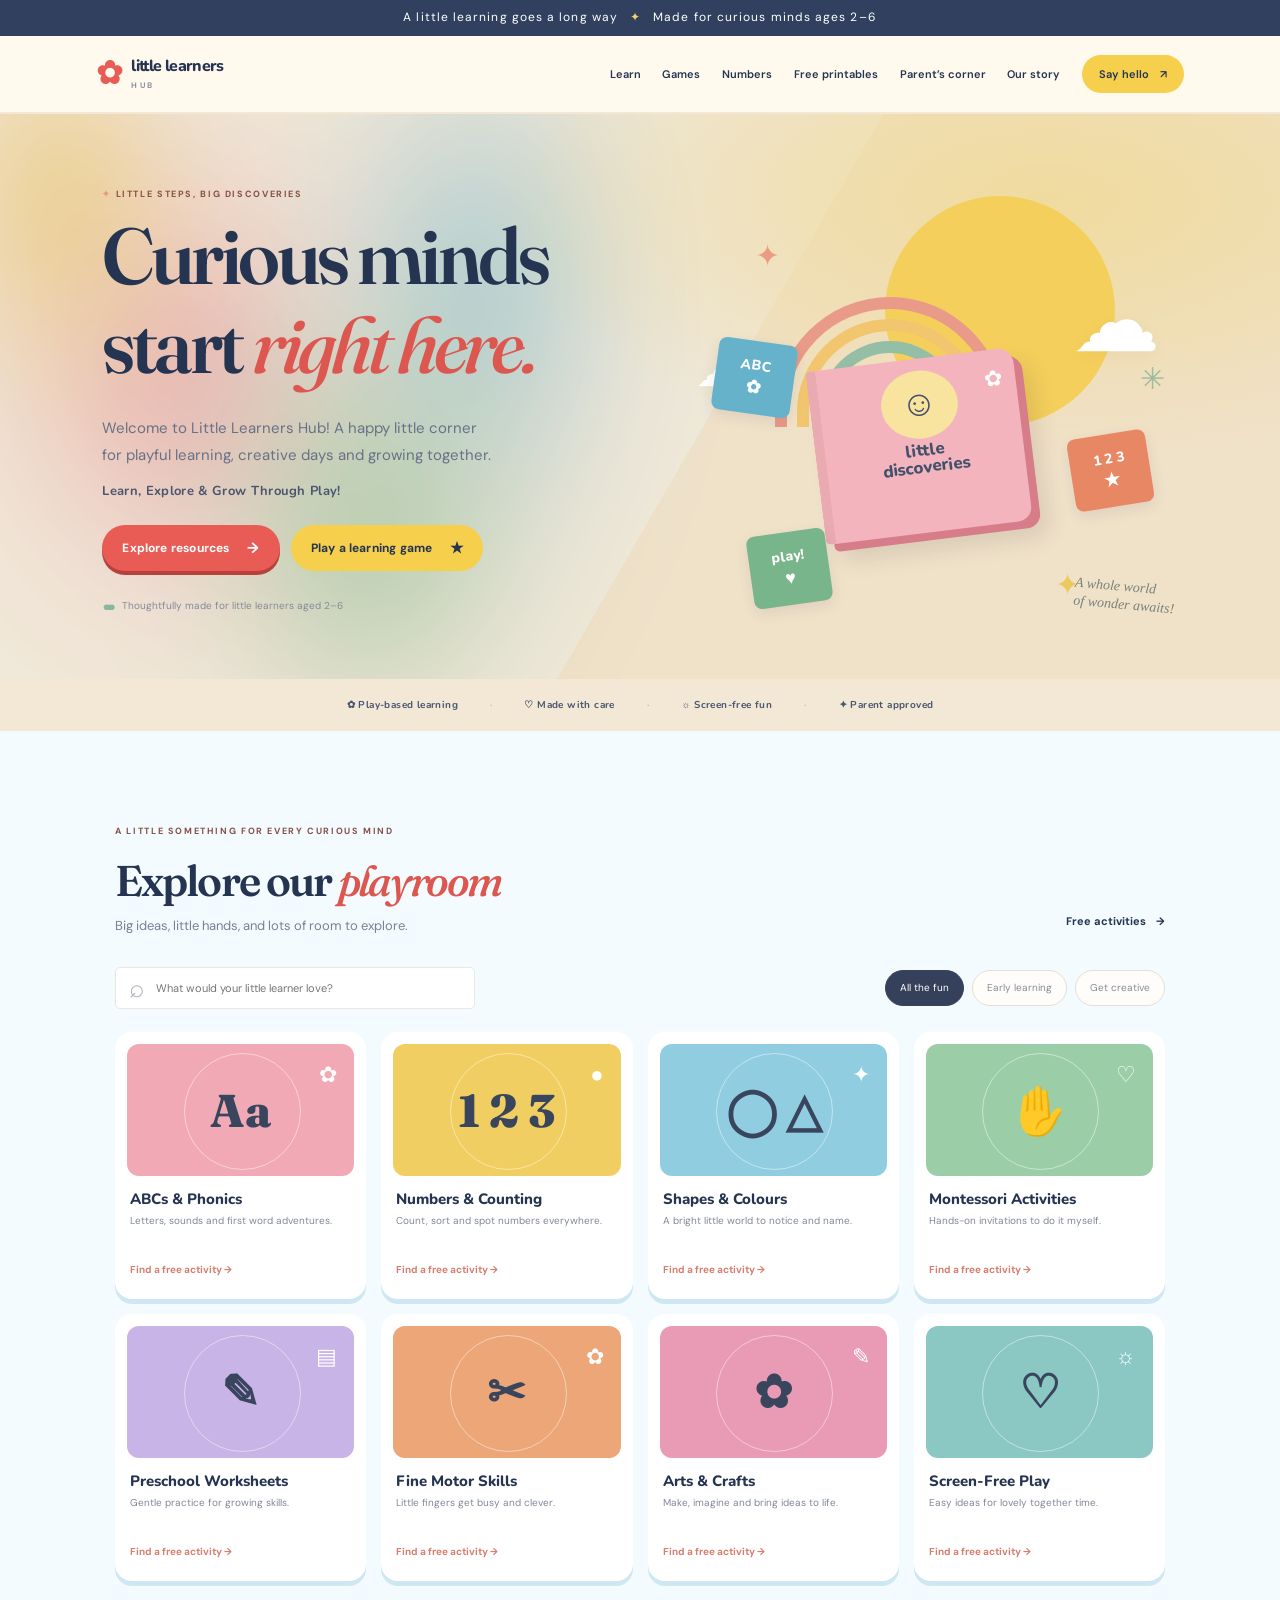
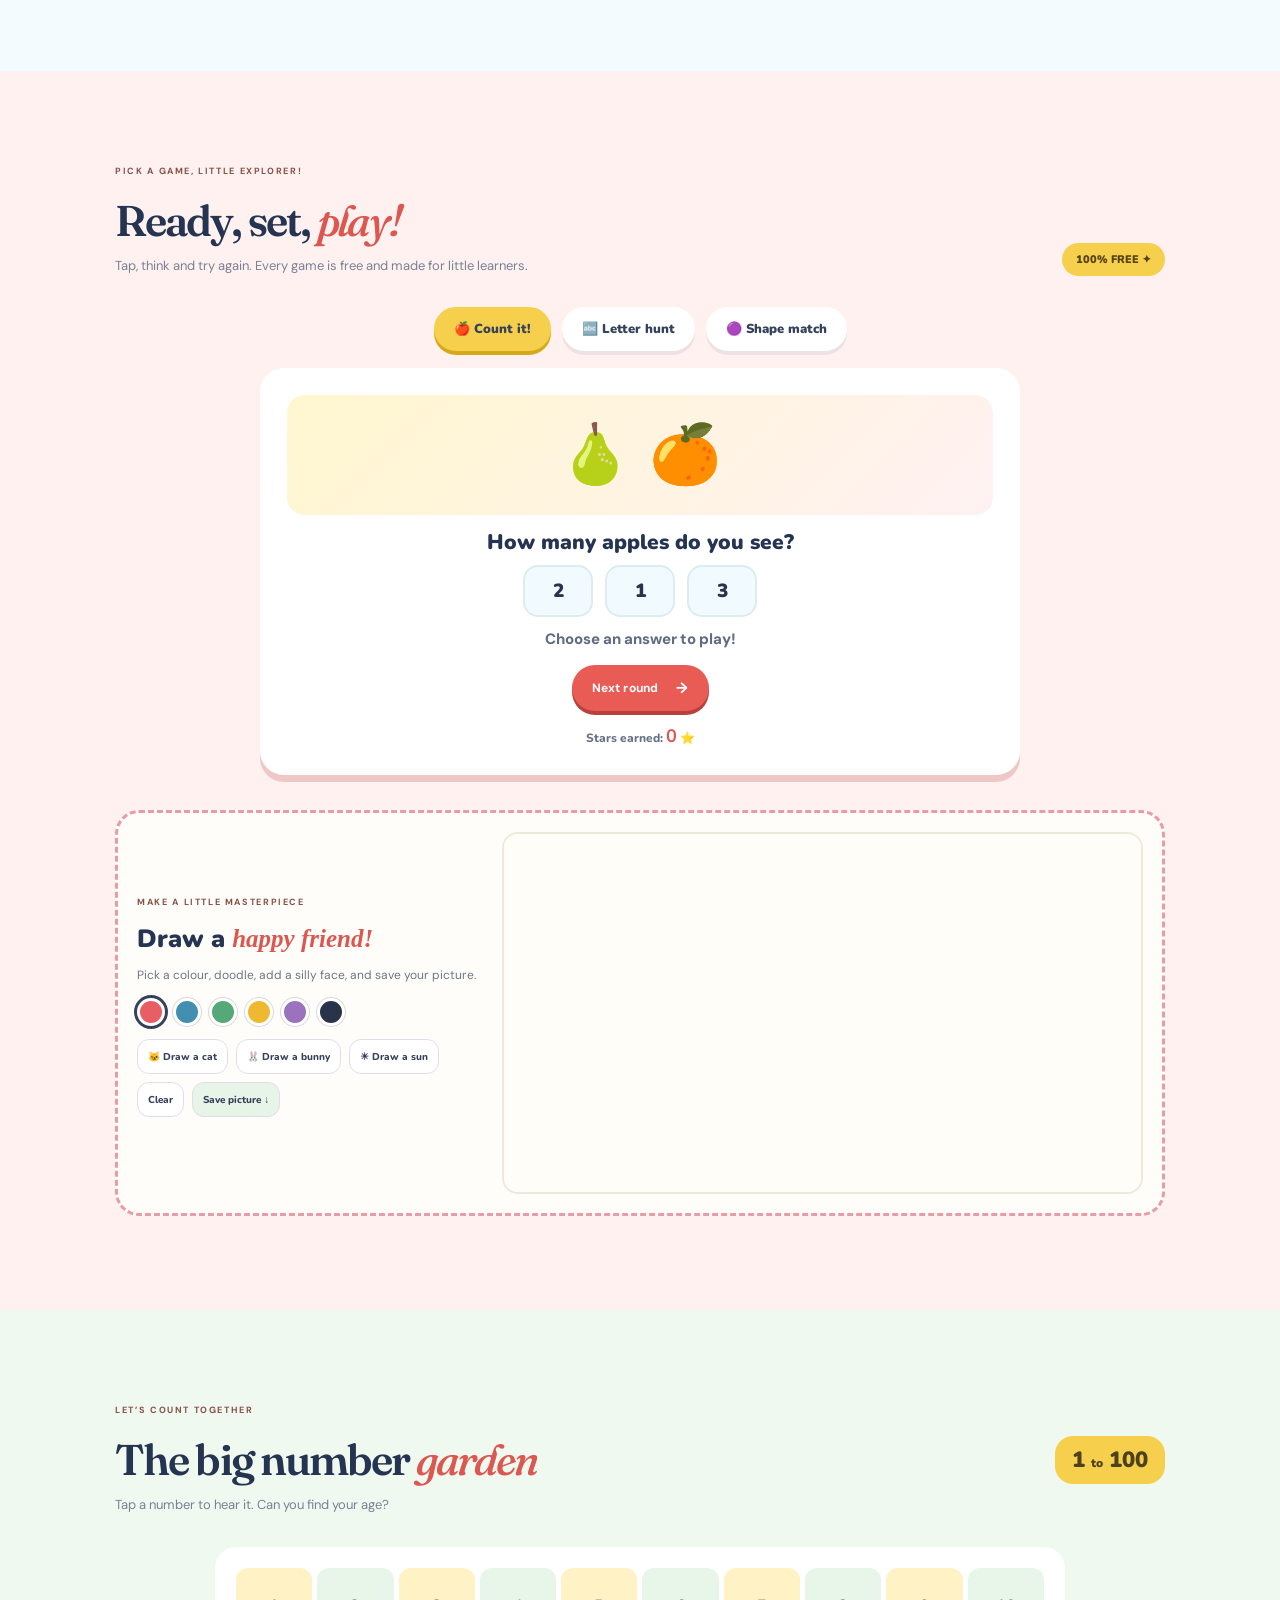
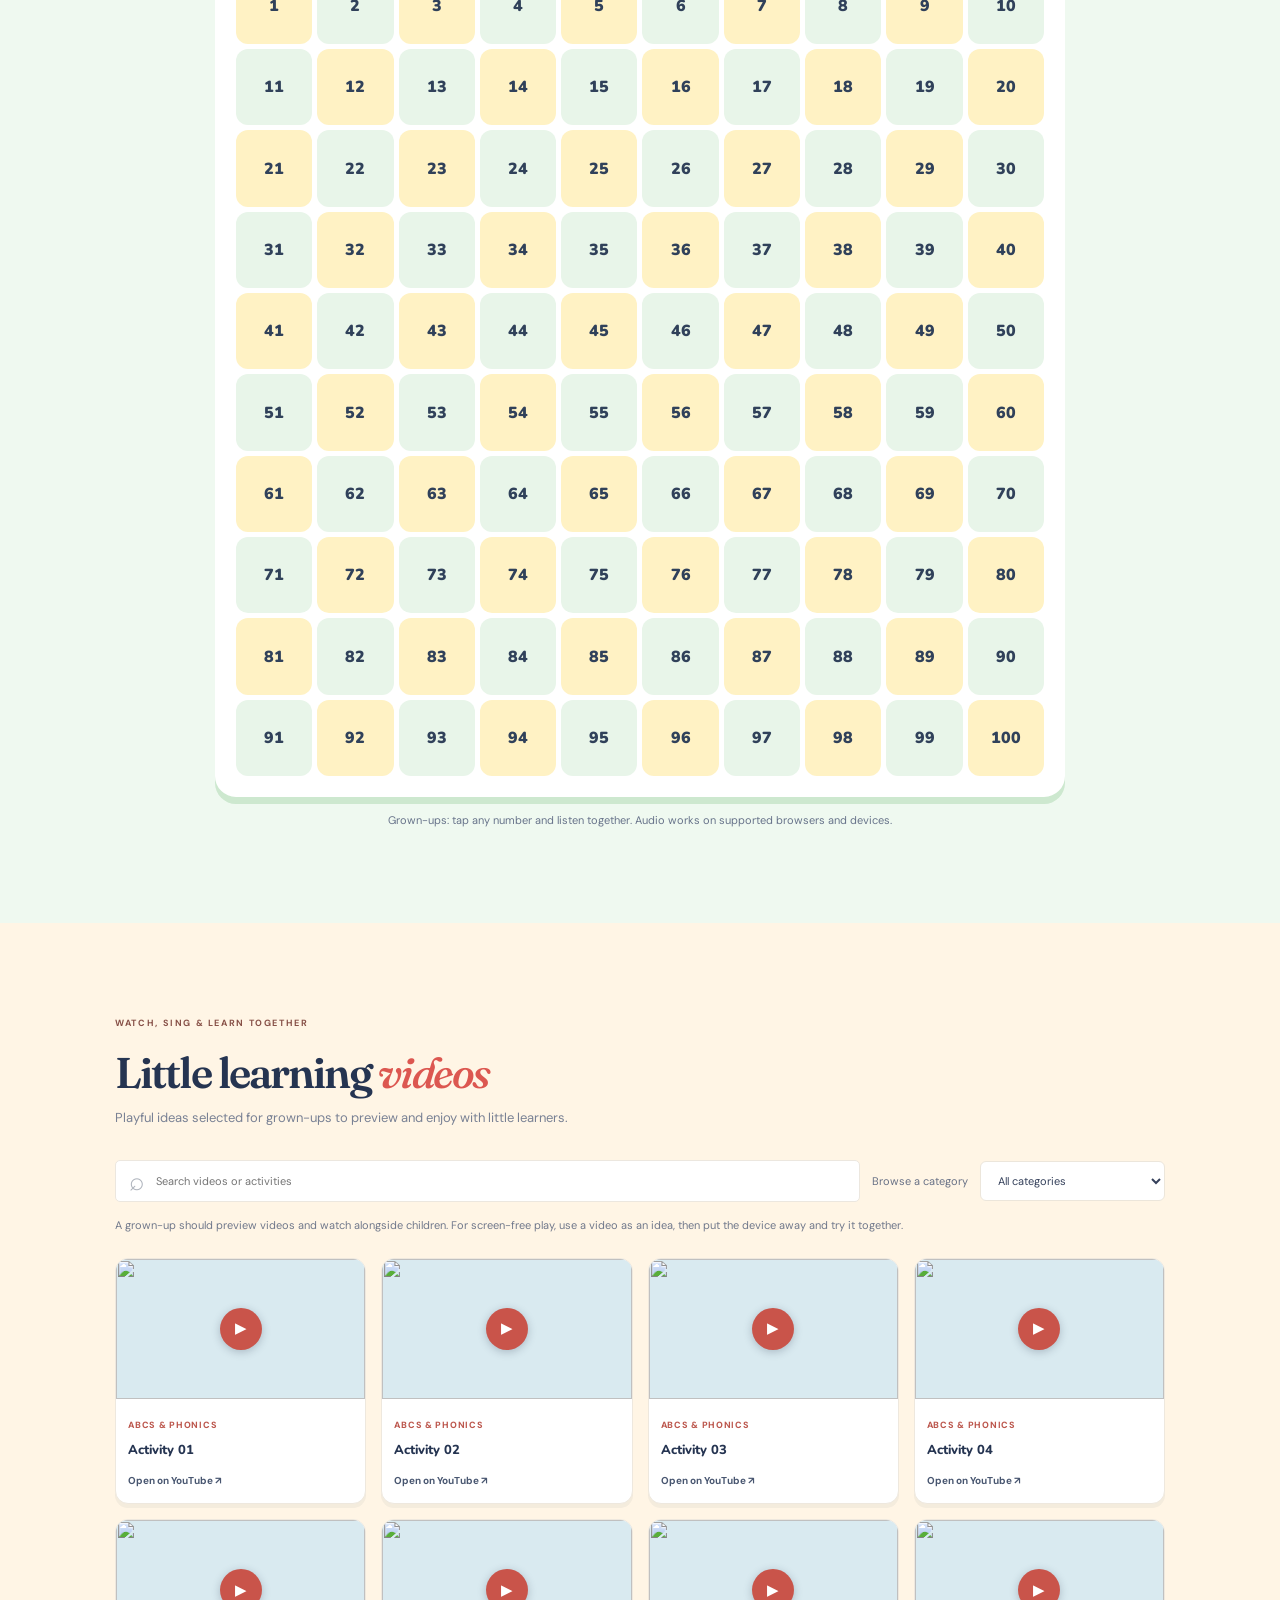
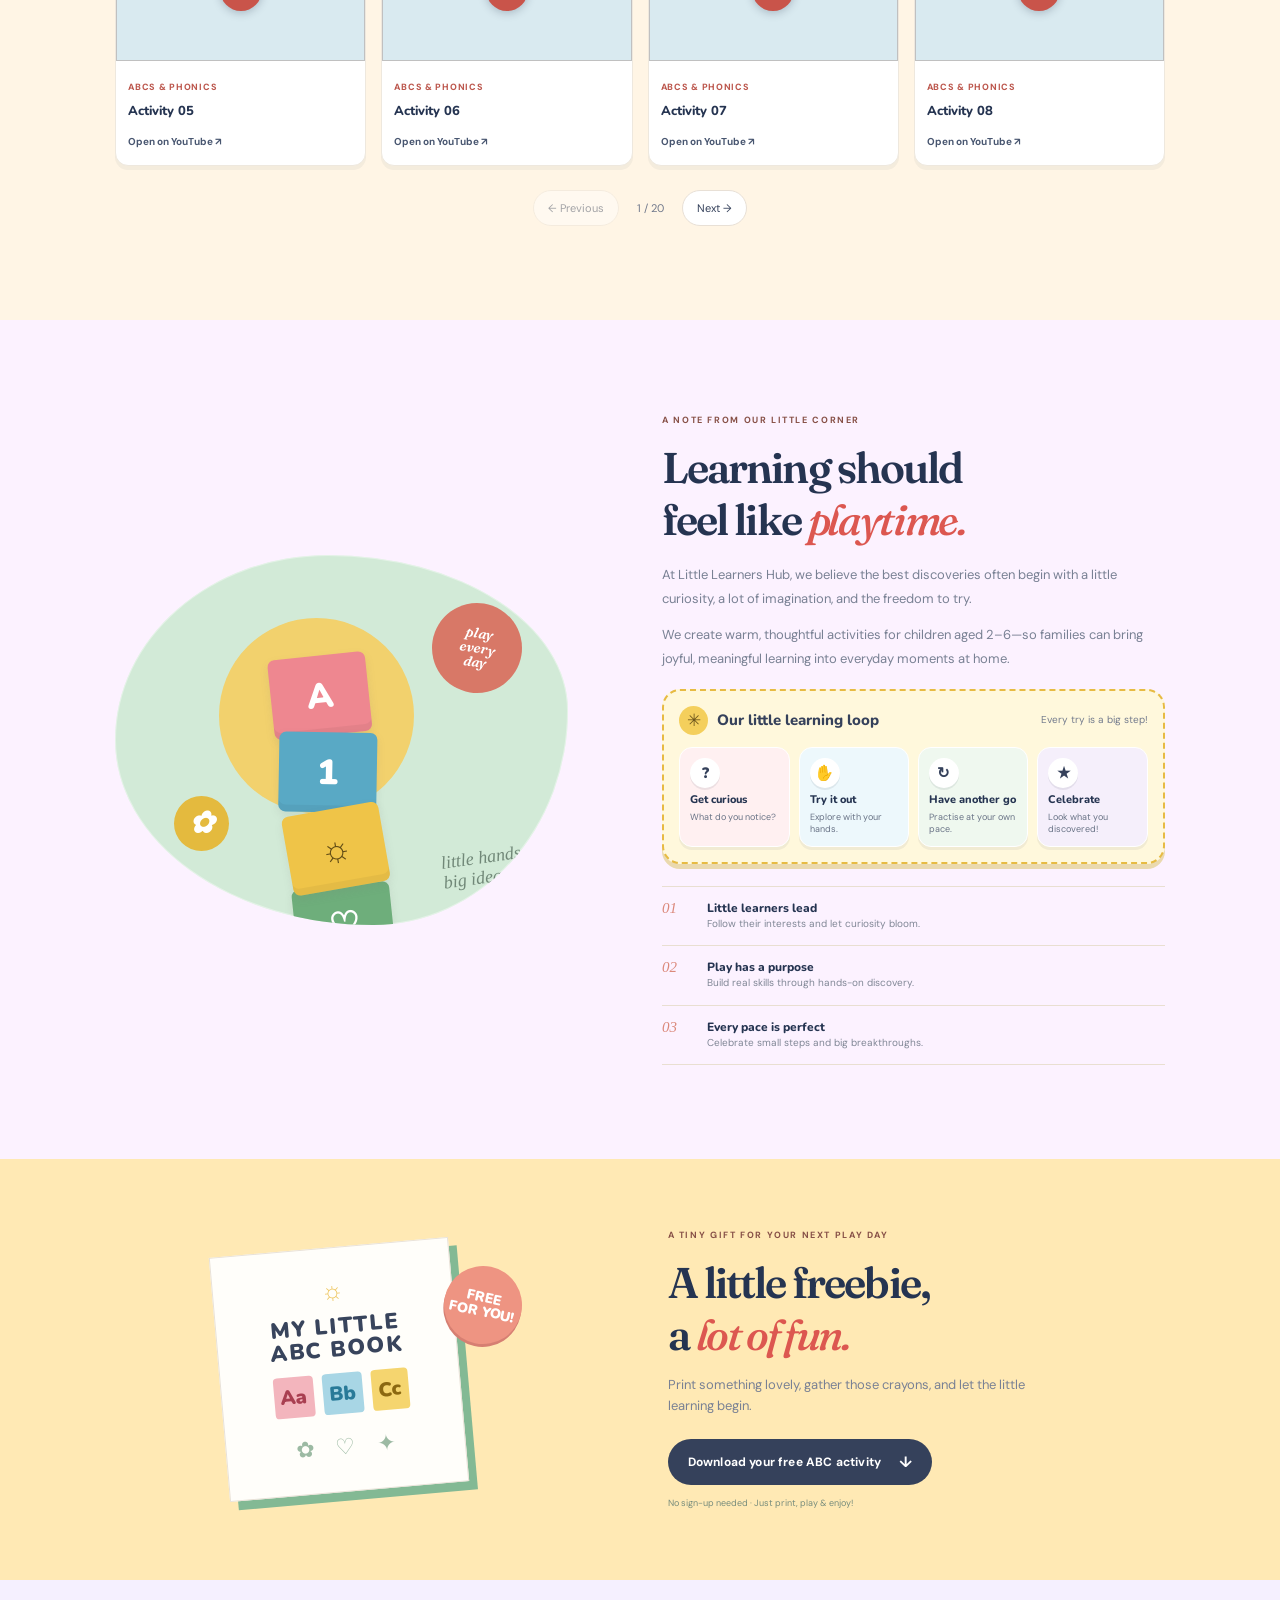
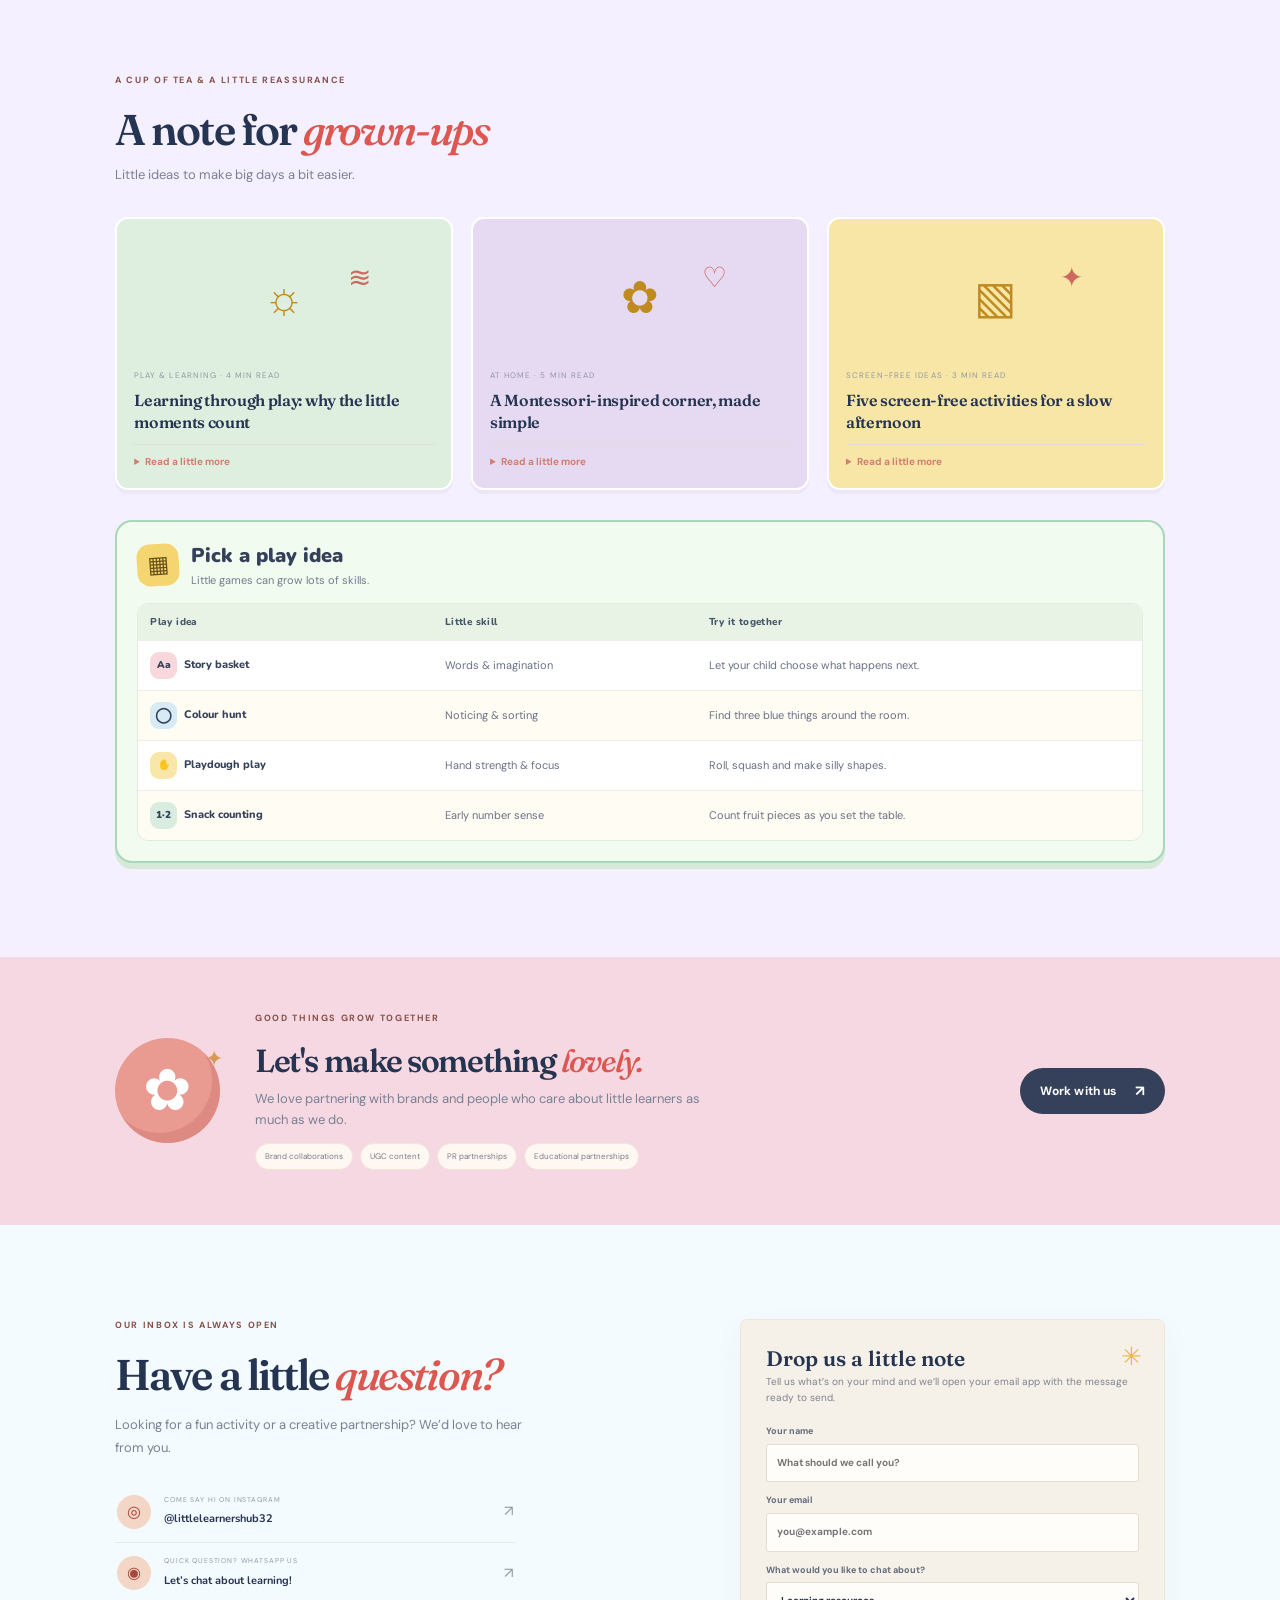
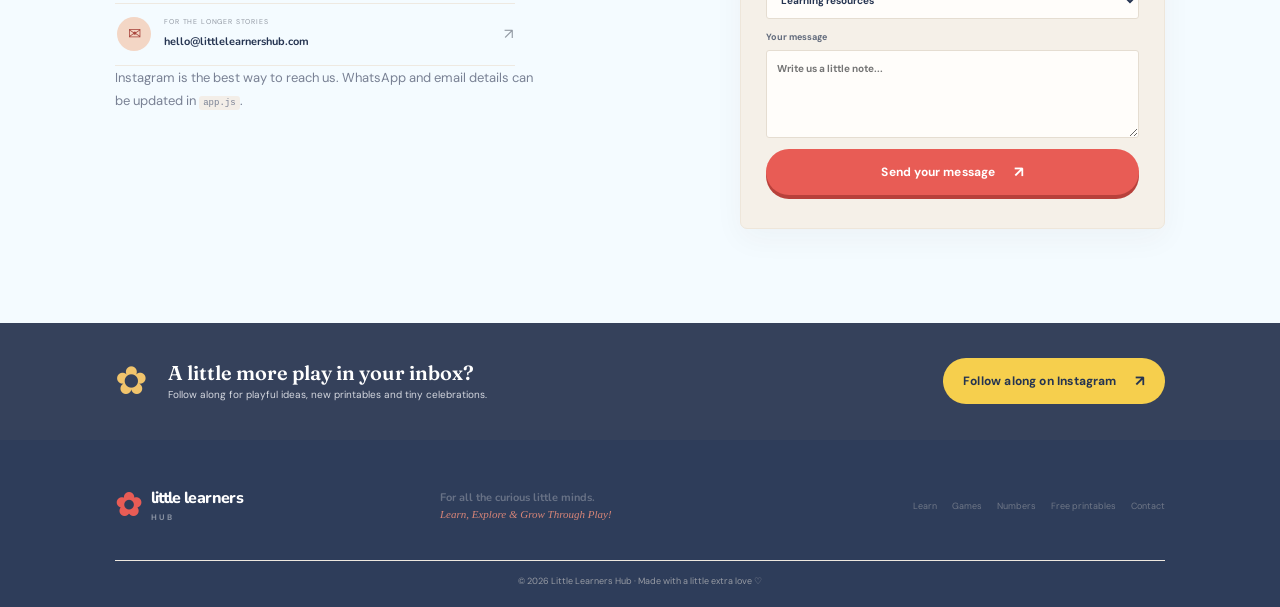
==== commit 4ada6504: "Redesign site as a free kids learning playroom" ====
--- a/index.html
+++ b/index.html
@@ -2,26 +2,27 @@
 <html lang="en">
 <head>
 <meta charset="utf-8"><meta name="viewport" content="width=device-width,initial-scale=1">
-<meta name="theme-color" content="#fffaf4"><meta name="description" content="Playful printable worksheets, preschool activity packs and screen-free learning ideas for little learners aged 2–6. Learn, explore and grow through play with Little Learners Hub."><meta property="og:type" content="website"><meta property="og:title" content="Little Learners Hub | Learn, Explore &amp; Grow Through Play"><meta property="og:description" content="Playful printables and screen-free learning ideas for little learners aged 2–6."><meta name="twitter:card" content="summary">
+<meta name="theme-color" content="#fffaf4"><meta name="description" content="Free playful worksheets, preschool games and screen-free learning ideas for little learners aged 2–6. Learn, explore and grow through play with Little Learners Hub."><meta property="og:type" content="website"><meta property="og:title" content="Little Learners Hub | Learn, Explore &amp; Grow Through Play"><meta property="og:description" content="Free play, printable ideas and screen-free learning for little learners aged 2–6."><meta name="twitter:card" content="summary">
 <title>Little Learners Hub | Learn, Explore &amp; Grow Through Play</title>
 <link rel="preconnect" href="https://fonts.googleapis.com"><link rel="preconnect" href="https://fonts.gstatic.com" crossorigin><link href="https://fonts.googleapis.com/css2?family=DM+Sans:wght@400;500;600;700&amp;family=Fraunces:opsz,wght@9..144,500;9..144,600&amp;family=Nunito:wght@400;500;600;700;800;900&amp;display=swap" rel="stylesheet"><link rel="stylesheet" href="styles.css">
 </head>
 <body>
 <div class="announcement">A little learning goes a long way <span>✦</span> Made for curious minds ages 2–6</div>
-<header class="header"><a class="brand" href="#home" aria-label="Little Learners Hub home"><span class="brand-mark">✿</span><span>little learners<small>HUB</small></span></a><button class="menu-toggle" aria-label="Open menu" aria-expanded="false">☰</button><nav class="nav"><a href="#resources">Resources</a><a href="#shop">Shop</a><a href="#freebies">Free printables</a><a href="#parents">Parent’s corner</a><a href="#about">Our story</a><a href="#contact" class="nav-cta">Say hello <span>↗</span></a></nav></header>
+<header class="header"><a class="brand" href="#home" aria-label="Little Learners Hub home"><span class="brand-mark">✿</span><span>little learners<small>HUB</small></span></a><button class="menu-toggle" aria-label="Open menu" aria-expanded="false">☰</button><nav class="nav"><a href="#resources">Learn</a><a href="#play">Games</a><a href="#numbers">Numbers</a><a href="#freebies">Free printables</a><a href="#parents">Parent’s corner</a><a href="#about">Our story</a><a href="#contact" class="nav-cta">Say hello <span>↗</span></a></nav></header>
 <main>
-<section class="hero" id="home"><canvas class="hero-shader" id="heroShader" aria-hidden="true"></canvas><div class="hero-copy"><div class="eyebrow"><span>✦</span> LITTLE STEPS, BIG DISCOVERIES</div><h1>Curious minds<br>start <em>right here.</em></h1><p class="hero-lead">Welcome to Little Learners Hub! A happy little corner for playful learning, creative days and growing together.</p><p class="tagline">Learn, Explore &amp; Grow Through Play!</p><div class="hero-actions"><a class="button button-coral" href="#resources">Explore resources <span>→</span></a><a class="button button-cream" href="#shop">Shop learning kits <span>↗</span></a></div><div class="hero-note"><span class="avatar-dots">● ● ●</span> Thoughtfully made for little learners aged 2–6</div></div>
+<section class="hero" id="home"><canvas class="hero-shader" id="heroShader" aria-hidden="true"></canvas><div class="hero-copy"><div class="eyebrow"><span>✦</span> LITTLE STEPS, BIG DISCOVERIES</div><h1>Curious minds<br>start <em>right here.</em></h1><p class="hero-lead">Welcome to Little Learners Hub! A happy little corner for playful learning, creative days and growing together.</p><p class="tagline">Learn, Explore &amp; Grow Through Play!</p><div class="hero-actions"><a class="button button-coral" href="#resources">Explore resources <span>→</span></a><a class="button button-cream" href="#play">Play a learning game <span>★</span></a></div><div class="hero-note"><span class="avatar-dots">● ● ●</span> Thoughtfully made for little learners aged 2–6</div></div>
 <div class="hero-art" aria-label="Playful illustrations of a rainbow and learning cards"><div class="art-sun"></div><div class="art-cloud cloud-one">☁</div><div class="art-cloud cloud-two">☁</div><div class="rainbow"><div></div><div></div><div></div><div></div></div><div class="art-card card-a"><span>ABC</span><b>✿</b></div><div class="art-card card-b"><span>1 2 3</span><b>★</b></div><div class="art-card card-c"><span>play!</span><b>♥</b></div><div class="art-book"><div class="book-face">☺</div><div class="book-title">little<br>discoveries</div><div class="book-flower">✿</div></div><div class="art-star star-a">✦</div><div class="art-star star-b">✳</div><div class="art-star star-c">✦</div><div class="art-caption">A whole world<br>of wonder awaits!</div></div></section>
 <div class="trust-strip"><span>✿ Play-based learning</span><i>·</i><span>♡ Made with care</span><i>·</i><span>☼ Screen-free fun</span><i>·</i><span>✦ Parent approved</span></div>
-<section class="section resource-section" id="resources"><div class="section-heading"><div><div class="eyebrow">A LITTLE SOMETHING FOR EVERY CURIOUS MIND</div><h2>Explore our <em>playroom</em></h2><p>Big ideas, little hands, and lots of room to explore.</p></div><a class="text-link" href="#shop">See all activities <span>→</span></a></div><div class="resource-tools"><label class="searchbox"><span>⌕</span><input id="resourceSearch" type="search" placeholder="What would your little learner love?" aria-label="Search learning resources"></label><div class="filters" role="group" aria-label="Filter resources"><button class="filter active" data-filter="all">All the fun</button><button class="filter" data-filter="early">Early learning</button><button class="filter" data-filter="creative">Get creative</button></div></div><div class="resource-grid" id="resourceGrid"></div><p class="empty-state" id="emptyState" hidden>No activities found yet. Try another search!</p></section>
-<section class="video-section section" id="videos"><div class="section-heading"><div><div class="eyebrow">WATCH, SING &amp; LEARN TOGETHER</div><h2>Little learning <em>videos</em></h2><p>Playful ideas selected for grown-ups to preview and enjoy with little learners.</p></div></div><div class="video-tools"><label class="searchbox"><span>⌕</span><input id="videoSearch" type="search" placeholder="Search videos or activities" aria-label="Search videos"></label><label class="video-category-label" for="videoCategory">Browse a category</label><select id="videoCategory" aria-label="Filter videos by category"></select></div><p class="video-note">A grown-up should preview videos and watch alongside children. For screen-free play, use a video as an idea, then put the device away and try it together.</p><div class="video-grid" id="videoGrid"></div><p class="empty-state" id="videoEmpty" hidden>No videos found. Try another search.</p><div class="video-pagination" id="videoPagination" aria-label="Video pages"></div></section>
+<section class="section resource-section" id="resources"><div class="section-heading"><div><div class="eyebrow">A LITTLE SOMETHING FOR EVERY CURIOUS MIND</div><h2>Explore our <em>playroom</em></h2><p>Big ideas, little hands, and lots of room to explore.</p></div><a class="text-link" href="#freebies">Free activities <span>→</span></a></div><div class="resource-tools"><label class="searchbox"><span>⌕</span><input id="resourceSearch" type="search" placeholder="What would your little learner love?" aria-label="Search learning resources"></label><div class="filters" role="group" aria-label="Filter resources"><button class="filter active" data-filter="all">All the fun</button><button class="filter" data-filter="early">Early learning</button><button class="filter" data-filter="creative">Get creative</button></div></div><div class="resource-grid" id="resourceGrid"></div><p class="empty-state" id="emptyState" hidden>No activities found yet. Try another search!</p></section>
+<section class="play-section section" id="play"><div class="section-heading"><div><div class="eyebrow">PICK A GAME, LITTLE EXPLORER!</div><h2>Ready, set, <em>play!</em></h2><p>Tap, think and try again. Every game is free and made for little learners.</p></div><span class="free-badge">100% FREE <span aria-hidden="true">✦</span></span></div><div class="game-tabs" role="tablist" aria-label="Choose a learning game"><button class="game-tab active" role="tab" aria-selected="true" data-game="count">🍎 Count it!</button><button class="game-tab" role="tab" aria-selected="false" data-game="letter">🔤 Letter hunt</button><button class="game-tab" role="tab" aria-selected="false" data-game="shape">🟣 Shape match</button></div><div class="game-card" id="gameCard"><div class="game-visual" id="gameVisual" aria-live="polite"></div><div class="game-prompt" id="gamePrompt"></div><div class="game-answers" id="gameAnswers"></div><p class="game-feedback" id="gameFeedback" aria-live="polite">Choose an answer to play!</p><button class="button button-coral" id="nextGame" type="button">Next round <span>→</span></button><div class="game-score" aria-live="polite">Stars earned: <b id="gameScore">0</b> ⭐</div></div><div class="cartoon-studio"><div class="studio-copy"><div class="eyebrow">MAKE A LITTLE MASTERPIECE</div><h3>Draw a <em>happy friend!</em></h3><p>Pick a colour, doodle, add a silly face, and save your picture.</p><div class="studio-colours" role="group" aria-label="Drawing colours"><button class="colour-dot selected" data-colour="#e95d65" style="--dot:#e95d65" aria-label="Red" title="Red"></button><button class="colour-dot" data-colour="#438fb1" style="--dot:#438fb1" aria-label="Blue" title="Blue"></button><button class="colour-dot" data-colour="#55a877" style="--dot:#55a877" aria-label="Green" title="Green"></button><button class="colour-dot" data-colour="#efb832" style="--dot:#efb832" aria-label="Yellow" title="Yellow"></button><button class="colour-dot" data-colour="#9a72be" style="--dot:#9a72be" aria-label="Purple" title="Purple"></button><button class="colour-dot" data-colour="#29334a" style="--dot:#29334a" aria-label="Navy" title="Navy"></button></div><div class="studio-tools"><button type="button" class="studio-tool" data-stamp="cat">🐱 Draw a cat</button><button type="button" class="studio-tool" data-stamp="bunny">🐰 Draw a bunny</button><button type="button" class="studio-tool" data-stamp="sun">☀ Draw a sun</button><button type="button" class="studio-tool" id="clearCanvas">Clear</button><a class="studio-tool save-drawing" id="saveDrawing" download="my-little-drawing.png">Save picture ↓</a></div></div><canvas id="drawingCanvas" width="640" height="360" aria-label="Drawing canvas. Use pointer or touch to draw."></canvas></div></section>
+<section class="numbers-section section" id="numbers"><div class="section-heading"><div><div class="eyebrow">LET’S COUNT TOGETHER</div><h2>The big number <em>garden</em></h2><p>Tap a number to hear it. Can you find your age?</p></div><div class="number-counter">1 <span>to</span> 100</div></div><div class="number-table-wrap"><table class="number-table" aria-label="Interactive number chart from one to one hundred"><tbody id="numberChart"></tbody></table></div><p class="number-hint">Grown-ups: tap any number and listen together. Audio works on supported browsers and devices.</p></section><section class="video-section section" id="videos"><div class="section-heading"><div><div class="eyebrow">WATCH, SING &amp; LEARN TOGETHER</div><h2>Little learning <em>videos</em></h2><p>Playful ideas selected for grown-ups to preview and enjoy with little learners.</p></div></div><div class="video-tools"><label class="searchbox"><span>⌕</span><input id="videoSearch" type="search" placeholder="Search videos or activities" aria-label="Search videos"></label><label class="video-category-label" for="videoCategory">Browse a category</label><select id="videoCategory" aria-label="Filter videos by category"></select></div><p class="video-note">A grown-up should preview videos and watch alongside children. For screen-free play, use a video as an idea, then put the device away and try it together.</p><div class="video-grid" id="videoGrid"></div><p class="empty-state" id="videoEmpty" hidden>No videos found. Try another search.</p><div class="video-pagination" id="videoPagination" aria-label="Video pages"></div></section>
 
 <section class="about section" id="about"><div class="about-art"><div class="about-sticker sticker-one">play<br>every<br>day</div><div class="about-sticker sticker-two">✿</div><div class="about-tower"><div class="block block-pink">A</div><div class="block block-blue">1</div><div class="block block-yellow">☼</div><div class="block block-green">♡</div></div><div class="about-scribble">little hands,<br>big ideas</div></div><div class="about-copy"><div class="eyebrow">A NOTE FROM OUR LITTLE CORNER</div><h2>Learning should feel like <em>playtime.</em></h2><p>At Little Learners Hub, we believe the best discoveries often begin with a little curiosity, a lot of imagination, and the freedom to try.</p><p>We create warm, thoughtful activities for children aged 2–6—so families can bring joyful, meaningful learning into everyday moments at home.</p><div class="play-infographic" aria-label="Four steps in playful learning"><div class="play-infographic-title"><span aria-hidden="true">✳</span><b>Our little learning loop</b><small>Every try is a big step!</small></div><ol class="learning-loop"><li><span class="loop-icon" aria-hidden="true">?</span><b>Get curious</b><small>What do you notice?</small></li><li><span class="loop-icon" aria-hidden="true">✋</span><b>Try it out</b><small>Explore with your hands.</small></li><li><span class="loop-icon" aria-hidden="true">↻</span><b>Have another go</b><small>Practise at your own pace.</small></li><li><span class="loop-icon" aria-hidden="true">★</span><b>Celebrate</b><small>Look what you discovered!</small></li></ol></div><div class="values"><div><span>01</span><b>Little learners lead</b><small>Follow their interests and let curiosity bloom.</small></div><div><span>02</span><b>Play has a purpose</b><small>Build real skills through hands-on discovery.</small></div><div><span>03</span><b>Every pace is perfect</b><small>Celebrate small steps and big breakthroughs.</small></div></div></div></section>
-<section class="shop-section section" id="shop"><div class="section-heading"><div><div class="eyebrow">A LITTLE BOX FULL OF POSSIBILITIES</div><h2>Good things for <em>little learners</em></h2><p>Print, play, repeat. Thoughtful learning made easy for home.</p></div><span class="shop-note">Digital downloads · Made for joyful days</span></div><div class="product-grid" id="productGrid"></div><div class="shop-footnote">Prices shown in PKR · For international purchases or custom orders, <a href="#contact">send us a message</a>.</div></section>
+
 <section class="freebie-section section" id="freebies"><div class="freebie-art"><div class="freebie-sheet"><div class="sheet-sun">☼</div><div class="sheet-title">MY LITTLE<br>ABC BOOK</div><div class="sheet-letters"><i>Aa</i><i>Bb</i><i>Cc</i></div><div class="sheet-doodles">✿　♡　✦</div></div><span class="freebie-stamp">FREE<br>FOR YOU!</span></div><div class="freebie-copy"><div class="eyebrow">A TINY GIFT FOR YOUR NEXT PLAY DAY</div><h2>A little freebie,<br>a <em>lot of fun.</em></h2><p>Print something lovely, gather those crayons, and let the little learning begin.</p><a id="downloadFreebie" class="button button-dark" download="little-learners-abc-activity.svg" href="#">Download your free ABC activity <span>↓</span></a><small>No sign-up needed · Just print, play &amp; enjoy!</small></div></section>
 <section class="parent-section section" id="parents"><div class="section-heading"><div><div class="eyebrow">A CUP OF TEA &amp; A LITTLE REASSURANCE</div><h2>A note for <em>grown-ups</em></h2><p>Little ideas to make big days a bit easier.</p></div></div><div class="article-grid"><article class="article-card article-mint"><div class="article-illustration">☼<span>≋</span></div><div class="article-meta">PLAY &amp; LEARNING · 4 MIN READ</div><h3>Learning through play: why the little moments count</h3><details><summary>Read a little more</summary><p>Sorting laundry, stacking cups, telling stories—ordinary moments help little ones practise language, problem-solving and independence. Follow their curiosity and enjoy the process.</p></details></article><article class="article-card article-lavender"><div class="article-illustration">✿<span>♡</span></div><div class="article-meta">AT HOME · 5 MIN READ</div><h3>A Montessori-inspired corner, made simple</h3><details><summary>Read a little more</summary><p>A low basket, a few well-loved objects, and a child-sized space can invite independent exploration. Offer a small choice of activities and rotate them when interest fades.</p></details></article><article class="article-card article-yellow"><div class="article-illustration">▧<span>✦</span></div><div class="article-meta">SCREEN-FREE IDEAS · 3 MIN READ</div><h3>Five screen-free activities for a slow afternoon</h3><details><summary>Read a little more</summary><p>Try a colour hunt, a cushion obstacle course, playdough with kitchen tools, a homemade story basket, or water painting outdoors. Simple materials leave room for imagination.</p></details></article></div><div class="play-table-wrap"><div class="play-table-heading"><span aria-hidden="true">▦</span><div><h3>Pick a play idea</h3><p>Little games can grow lots of skills.</p></div></div><div class="play-table-scroll"><table class="play-table"><thead><tr><th scope="col">Play idea</th><th scope="col">Little skill</th><th scope="col">Try it together</th></tr></thead><tbody><tr><th scope="row"><span class="table-doodle doodle-pink" aria-hidden="true">Aa</span>Story basket</th><td>Words &amp; imagination</td><td>Let your child choose what happens next.</td></tr><tr><th scope="row"><span class="table-doodle doodle-blue" aria-hidden="true">◯</span>Colour hunt</th><td>Noticing &amp; sorting</td><td>Find three blue things around the room.</td></tr><tr><th scope="row"><span class="table-doodle doodle-yellow" aria-hidden="true">✋</span>Playdough play</th><td>Hand strength &amp; focus</td><td>Roll, squash and make silly shapes.</td></tr><tr><th scope="row"><span class="table-doodle doodle-mint" aria-hidden="true">1·2</span>Snack counting</th><td>Early number sense</td><td>Count fruit pieces as you set the table.</td></tr></tbody></table></div></div></section>
 <section class="collab section"><div class="collab-shape">✿<span>✦</span></div><div><div class="eyebrow">GOOD THINGS GROW TOGETHER</div><h2>Let's make something <em>lovely.</em></h2><p>We love partnering with brands and people who care about little learners as much as we do.</p><div class="collab-tags"><span>Brand collaborations</span><span>UGC content</span><span>PR partnerships</span><span>Educational partnerships</span></div></div><a class="button button-dark" href="#contact">Work with us <span>↗</span></a></section>
-<section class="contact-section section" id="contact"><div class="contact-copy"><div class="eyebrow">OUR INBOX IS ALWAYS OPEN</div><h2>Have a little <em>question?</em></h2><p>Looking for the right activity, a custom bundle or a creative partnership? We’d love to hear from you.</p><a class="contact-line" href="https://instagram.com/littlelearnershub32" target="_blank" rel="noreferrer"><span class="contact-icon">◎</span><span><small>COME SAY HI ON INSTAGRAM</small><b>@littlelearnershub32</b></span><span>↗</span></a><a class="contact-line" id="whatsappLink" href="#" target="_blank" rel="noreferrer"><span class="contact-icon">◉</span><span><small>QUICK QUESTION? WHATSAPP US</small><b>Let’s chat about learning!</b></span><span>↗</span></a><a class="contact-line" href="mailto:hello@littlelearnershub.com"><span class="contact-icon">✉</span><span><small>FOR THE LONGER STORIES</small><b>hello@littlelearnershub.com</b></span><span>↗</span></a><p class="contact-note">Instagram is the best way to reach us. WhatsApp and email details can be updated in <code>app.js</code>.</p></div><form class="contact-form" id="contactForm"><div class="form-sparkle">✳</div><h3>Drop us a little note</h3><p>Tell us what’s on your mind and we’ll open your email app with the message ready to send.</p><label>Your name<input name="name" required placeholder="What should we call you?"></label><label>Your email<input name="email" type="email" required placeholder="you@example.com"></label><label>What would you like to chat about?<select name="topic"><option>Learning resources</option><option>Shop or custom order</option><option>Brand collaboration</option><option>Something else</option></select></label><label>Your message<textarea name="message" rows="4" required placeholder="Write us a little note..."></textarea></label><button class="button button-coral" type="submit">Send your message <span>↗</span></button><div id="formStatus" class="form-status" aria-live="polite"></div></form></section>
+<section class="contact-section section" id="contact"><div class="contact-copy"><div class="eyebrow">OUR INBOX IS ALWAYS OPEN</div><h2>Have a little <em>question?</em></h2><p>Looking for a fun activity or a creative partnership? We’d love to hear from you.</p><a class="contact-line" href="https://instagram.com/littlelearnershub32" target="_blank" rel="noreferrer"><span class="contact-icon">◎</span><span><small>COME SAY HI ON INSTAGRAM</small><b>@littlelearnershub32</b></span><span>↗</span></a><a class="contact-line" id="whatsappLink" href="#" target="_blank" rel="noreferrer"><span class="contact-icon">◉</span><span><small>QUICK QUESTION? WHATSAPP US</small><b>Let’s chat about learning!</b></span><span>↗</span></a><a class="contact-line" href="mailto:hello@littlelearnershub.com"><span class="contact-icon">✉</span><span><small>FOR THE LONGER STORIES</small><b>hello@littlelearnershub.com</b></span><span>↗</span></a><p class="contact-note">Instagram is the best way to reach us. WhatsApp and email details can be updated in <code>app.js</code>.</p></div><form class="contact-form" id="contactForm"><div class="form-sparkle">✳</div><h3>Drop us a little note</h3><p>Tell us what’s on your mind and we’ll open your email app with the message ready to send.</p><label>Your name<input name="name" required placeholder="What should we call you?"></label><label>Your email<input name="email" type="email" required placeholder="you@example.com"></label><label>What would you like to chat about?<select name="topic"><option>Learning resources</option><option>Free activity ideas</option><option>Brand collaboration</option><option>Something else</option></select></label><label>Your message<textarea name="message" rows="4" required placeholder="Write us a little note..."></textarea></label><button class="button button-coral" type="submit">Send your message <span>↗</span></button><div id="formStatus" class="form-status" aria-live="polite"></div></form></section>
 <section class="newsletter"><div class="newsletter-icon">✿</div><div><h2>A little more play in your inbox?</h2><p>Follow along for playful ideas, new printables and tiny celebrations.</p></div><a class="button button-cream" href="https://instagram.com/littlelearnershub32" target="_blank" rel="noreferrer">Follow along on Instagram <span>↗</span></a></section>
-</main><footer class="footer"><a class="brand footer-brand" href="#home"><span class="brand-mark">✿</span><span>little learners<small>HUB</small></span></a><p>For all the curious little minds.<br><span>Learn, Explore &amp; Grow Through Play!</span></p><div class="footer-links"><a href="#resources">Resources</a><a href="#shop">Shop</a><a href="#freebies">Free printables</a><a href="#contact">Contact</a></div><div class="copyright">© <span id="year"></span> Little Learners Hub · Made with a little extra love ♡</div></footer>
+</main><footer class="footer"><a class="brand footer-brand" href="#home"><span class="brand-mark">✿</span><span>little learners<small>HUB</small></span></a><p>For all the curious little minds.<br><span>Learn, Explore &amp; Grow Through Play!</span></p><div class="footer-links"><a href="#resources">Learn</a><a href="#play">Games</a><a href="#numbers">Numbers</a><a href="#freebies">Free printables</a><a href="#contact">Contact</a></div><div class="copyright">© <span id="year"></span> Little Learners Hub · Made with a little extra love ♡</div></footer>
 <script src="videos.js"></script><script src="app.js"></script></body></html>
--- a/styles.css
+++ b/styles.css
@@ -77,3 +77,9 @@
 .play-infographic{margin:18px 0 22px;padding:15px;border:2px dashed #deba62;border-radius:18px;background:linear-gradient(135deg,#fff8da,#fffdf5 58%,#fff0ef);box-shadow:0 5px 0 #ead9ae}.play-infographic-title{display:flex;align-items:center;gap:9px;flex-wrap:wrap;margin-bottom:12px}.play-infographic-title>span{display:grid;place-items:center;width:29px;height:29px;border-radius:50%;background:#f4cf5c;color:#6d561c;font-size:17px}.play-infographic-title b{font:800 15px var(--round);color:#35415b}.play-infographic-title small{margin-left:auto;color:#737b8d;font-size:10px}.learning-loop{list-style:none;margin:0;padding:0;display:grid;grid-template-columns:repeat(4,minmax(0,1fr));gap:9px}.learning-loop li{min-width:0;display:flex;flex-direction:column;align-items:flex-start;padding:10px;border:1px solid #ffffff;border-radius:13px;background:#fff;box-shadow:0 3px 0 #38435c12}.learning-loop li:nth-child(1){background:#fff0f1}.learning-loop li:nth-child(2){background:#edf8fc}.learning-loop li:nth-child(3){background:#eff8ef}.learning-loop li:nth-child(4){background:#f5effb}.loop-icon{display:grid;place-items:center;width:30px;height:30px;margin-bottom:5px;border-radius:50%;background:#fff;color:#35415b;font:900 15px var(--round);box-shadow:0 2px 0 #29334a16}.learning-loop li b{font:800 11px var(--round);line-height:1.25}.learning-loop li small{margin-top:4px;color:#697386;font-size:9px;line-height:1.4}.play-table-wrap{margin-top:30px;padding:20px;border:2px solid #d6e9d8;border-radius:17px;background:#f5fbf2;box-shadow:0 6px 0 #d6e9d8}.play-table-heading{display:flex;align-items:center;gap:12px;margin-bottom:14px}.play-table-heading>span{display:grid;place-items:center;width:42px;height:42px;border-radius:13px;background:#f5d56f;color:#695318;font-size:23px;transform:rotate(-4deg)}.play-table-heading h3{margin:0;font:900 20px var(--round);color:#35415b}.play-table-heading p{margin:2px 0 0;font-size:11px;color:#737b8d}.play-table-scroll{overflow-x:auto;border:1px solid #e4eadf;border-radius:11px;background:#fff}.play-table{width:100%;border-collapse:collapse;text-align:left;font-size:11px}.play-table th,.play-table td{padding:11px 12px;border-bottom:1px solid #edf0e9;vertical-align:middle}.play-table thead th{background:#e8f3e5;color:#44566a;font:800 10px var(--round);letter-spacing:.04em}.play-table tbody tr:last-child th,.play-table tbody tr:last-child td{border-bottom:0}.play-table tbody tr:nth-child(even){background:#fffcf3}.play-table tbody th{min-width:155px;font:800 11px var(--round);color:#35415b}.play-table tbody td{color:#687186}.table-doodle{display:inline-grid;place-items:center;width:27px;height:27px;margin-right:7px;border-radius:9px;color:#35415b;font:900 10px var(--round);vertical-align:middle}.doodle-pink{background:#f8d8dc}.doodle-blue{background:#d6ebf5;font-size:15px}.doodle-yellow{background:#f8e7a8}.doodle-mint{background:#d8ecdf}
 .resource-card,.product-card,.article-card,.video-card{border-radius:13px;box-shadow:0 4px 0 #34405a0d}.resource-art{border-radius:9px}.button{border-radius:999px}.section-heading h2,.about h2{ text-wrap:balance }
 @media(max-width:680px){.play-infographic{padding:12px}.learning-loop{grid-template-columns:repeat(2,minmax(0,1fr))}.play-infographic-title small{width:100%;margin-left:38px;margin-top:-8px}.play-table-wrap{padding:13px}.play-table{min-width:570px}}
+/* Little Learners playroom refresh */
+:root{--ink:#253451;--paper:#fff9ee;--coral:#e85c55;--pink:#f4a5b3;--blue:#86cfe1;--yellow:#f6cf4d;--mint:#9bd5aa;--lav:#c3a9ec;--round:'Nunito',sans-serif}
+body{background:#fff9ee;color:#253451}.announcement{background:#31405e;font-size:12px}.header{background:#fff9eef2;border-bottom:2px solid #f2e8d5}.brand-mark{color:#e85c55}.nav{gap:clamp(9px,1.7vw,22px);font-size:11px}.nav a{white-space:nowrap}.nav-cta{background:#f6cf4d}.hero{background:radial-gradient(ellipse at 82% 15%,#ffebad 0,transparent 38%),linear-gradient(120deg,#fff9ee 55%,#fff1dc 55%)}.hero h1{color:#253451}.hero h1 em,h2 em{color:#dc5750}.button{border-radius:999px;font-size:12px}.button-coral{background:#e85c55;box-shadow:0 4px 0 #b8413b}.button-cream{background:#f6cf4d}.section-heading h2,.about h2,.contact-copy h2{color:#253451}.section-heading h2 em,.about h2 em{color:#dc5750}.resource-section{background:#f3fbff}.resource-card{border:2px solid #fff;border-radius:17px;background:#fff;box-shadow:0 5px 0 #cde8f2}.resource-art{border-radius:12px}.resource-card h3{font-size:15px}.video-section{background:#fff5e5}.about{background:#fcf2ff}.play-section{background:#fff1f0}.numbers-section{background:#eff9f0}.parent-section{background:#f5f0ff}.freebie-section{background:#ffe9b4}.collab{background:#f6d8e2}.contact-section{background:#f4fbff}.footer{background:#2e3d5a;color:white}.footer-links a:hover{color:#f6cf4d}.game-tabs{display:flex;justify-content:center;gap:11px;flex-wrap:wrap;margin:0 auto 17px}.game-tab{border:2px solid #fff;background:#fff;border-radius:999px;padding:11px 18px;color:#36415b;font:900 13px var(--round);box-shadow:0 4px 0 #35415b16;cursor:pointer}.game-tab.active{background:#f6cf4d;border-color:#f6cf4d;box-shadow:0 4px 0 #d5a919}.game-card{max-width:760px;margin:0 auto 35px;padding:24px;border:3px solid white;border-radius:24px;background:#fff;box-shadow:0 7px 0 #edc8c6;text-align:center}.game-visual{display:grid;place-items:center;min-height:120px;border-radius:18px;background:linear-gradient(135deg,#fff7cf,#fff1f2)}.fruit-row{display:flex;justify-content:center;gap:clamp(4px,2vw,18px);flex-wrap:wrap;font-size:clamp(38px,7vw,58px)}.big-letter{font:1000 80px/1 var(--round);color:#dc5750;text-shadow:3px 4px 0 #f6cf4d}.shape-row{display:flex;align-items:center;justify-content:center;gap:27px;font-size:57px}.shape-circle{color:#e85c55}.shape-triangle{color:#438fb1}.shape-square{color:#69a879}.game-prompt{margin:13px 0 9px;font:900 21px var(--round)}.game-answers{display:flex;justify-content:center;gap:12px;flex-wrap:wrap}.game-answer{min-width:70px;padding:11px 17px;border:2px solid #dcecf2;border-radius:15px;background:#f1fbff;color:#29334a;font:900 19px var(--round);cursor:pointer}.game-answer:hover:not(:disabled),.game-answer:focus-visible{background:#dff3fa;border-color:#72bad1}.game-answer:disabled{opacity:.7;cursor:default}.game-feedback{min-height:25px;margin:10px 0;color:#606c83;font-weight:800}.game-feedback.correct{color:#358251}.game-feedback.try-again{color:#9d5c3e}.game-card .button{margin-top:3px}.game-score{margin-top:13px;font:800 12px var(--round);color:#667187}.game-score b{font-size:18px;color:#dc5750}.free-badge{padding:9px 14px;border-radius:999px;background:#f6cf4d;color:#544414;font:900 11px var(--round);white-space:nowrap}.cartoon-studio{display:grid;grid-template-columns:minmax(210px,.7fr) minmax(0,1.3fr);gap:20px;align-items:center;padding:19px;border:3px dashed #e89ca7;border-radius:24px;background:#fffdf9}.studio-copy h3{margin:0;font:900 25px/1.1 var(--round)}.studio-copy h3 em{color:#dc5750;font-family:Georgia,serif}.studio-copy p{font-size:12px;color:#6d7688}.studio-colours,.studio-tools{display:flex;gap:8px;flex-wrap:wrap;margin:13px 0}.colour-dot{width:28px;height:28px;padding:0;border:3px solid white;border-radius:50%;background:var(--dot);box-shadow:0 0 0 1px #d9d9d9;cursor:pointer}.colour-dot.selected{box-shadow:0 0 0 3px #35415b}.studio-tool{display:inline-flex;align-items:center;justify-content:center;min-height:35px;padding:6px 10px;border:1px solid #e3dced;border-radius:12px;background:#fff;color:#35415b;font:800 10px var(--round);cursor:pointer}.studio-tool:hover{background:#f5edff}.save-drawing{background:#e7f4e8}.cartoon-studio canvas{display:block;width:100%;height:auto;min-height:190px;border:2px solid #efe9dc;border-radius:16px;background:#fffdf8;touch-action:none;cursor:crosshair}.numbers-section .section-heading{align-items:center}.number-counter{padding:9px 17px;border-radius:18px;background:#f6cf4d;color:#4d421b;font:1000 22px var(--round);white-space:nowrap}.number-counter span{font-size:12px}.number-table-wrap{max-width:850px;margin:0 auto;padding:13px;border:3px solid white;border-radius:21px;background:#fff;box-shadow:0 7px 0 #cde8cf}.number-table{width:100%;border-collapse:separate;border-spacing:5px;table-layout:fixed}.number-table td{padding:0}.number-cell{width:100%;aspect-ratio:1/1;border:0;border-radius:12px;background:#e8f5e9;color:#30415a;font:900 clamp(11px,1.6vw,16px) var(--round);cursor:pointer}.number-table tr:nth-child(odd) td:nth-child(odd) .number-cell,.number-table tr:nth-child(even) td:nth-child(even) .number-cell{background:#fff2c4}.number-cell:hover,.number-cell.picked{background:#f2a8b5!important;color:#65323c;outline:2px solid #df768a}.number-hint{text-align:center;color:#67738a;font-size:11px;margin:14px 0 0}.play-infographic{border-color:#e7bb43;background:#fff8dc}.play-table-wrap{background:#f2fbef;border-color:#a9d6b7}.article-card{border:2px solid #fff}.section{scroll-margin-top:90px}a:focus-visible,button:focus-visible,input:focus-visible,select:focus-visible,textarea:focus-visible{outline:3px solid #457bce;outline-offset:3px}
+@media(max-width:900px){.nav{gap:10px;font-size:10px}.header{padding-left:5%;padding-right:5%}.cartoon-studio{grid-template-columns:1fr}.cartoon-studio canvas{min-height:0}}
+@media(max-width:700px){.hero{background:radial-gradient(ellipse at 82% 15%,#ffebad 0,transparent 38%),#fff9ee}.nav{gap:0}.nav a{white-space:normal}.section-heading{align-items:flex-start}.free-badge{font-size:9px}.number-counter{font-size:17px;padding:8px 11px}.number-table{border-spacing:3px}.number-cell{border-radius:8px}}
+@media(max-width:390px){.number-table{border-spacing:2px}.number-table-wrap{padding:7px}.number-cell{font-size:10px;border-radius:6px}.game-card{padding:14px}.studio-tools{gap:5px}}
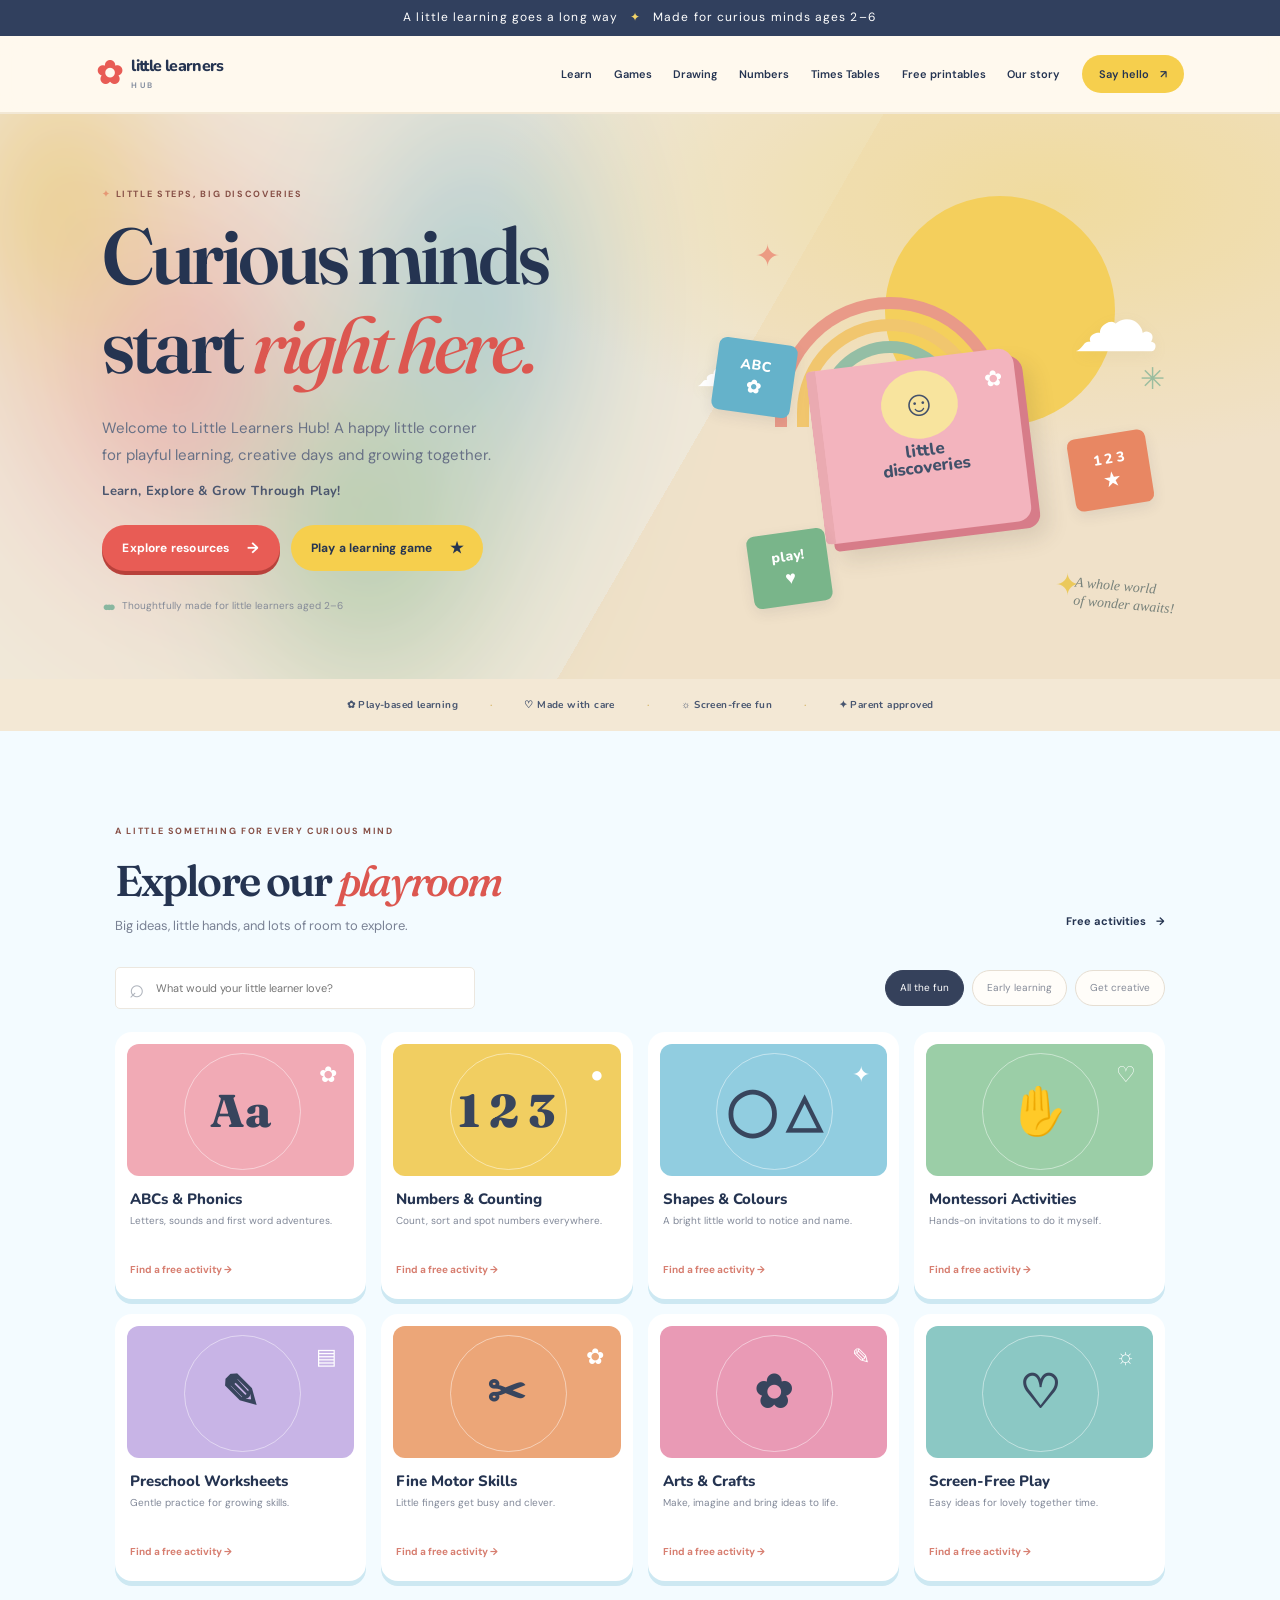
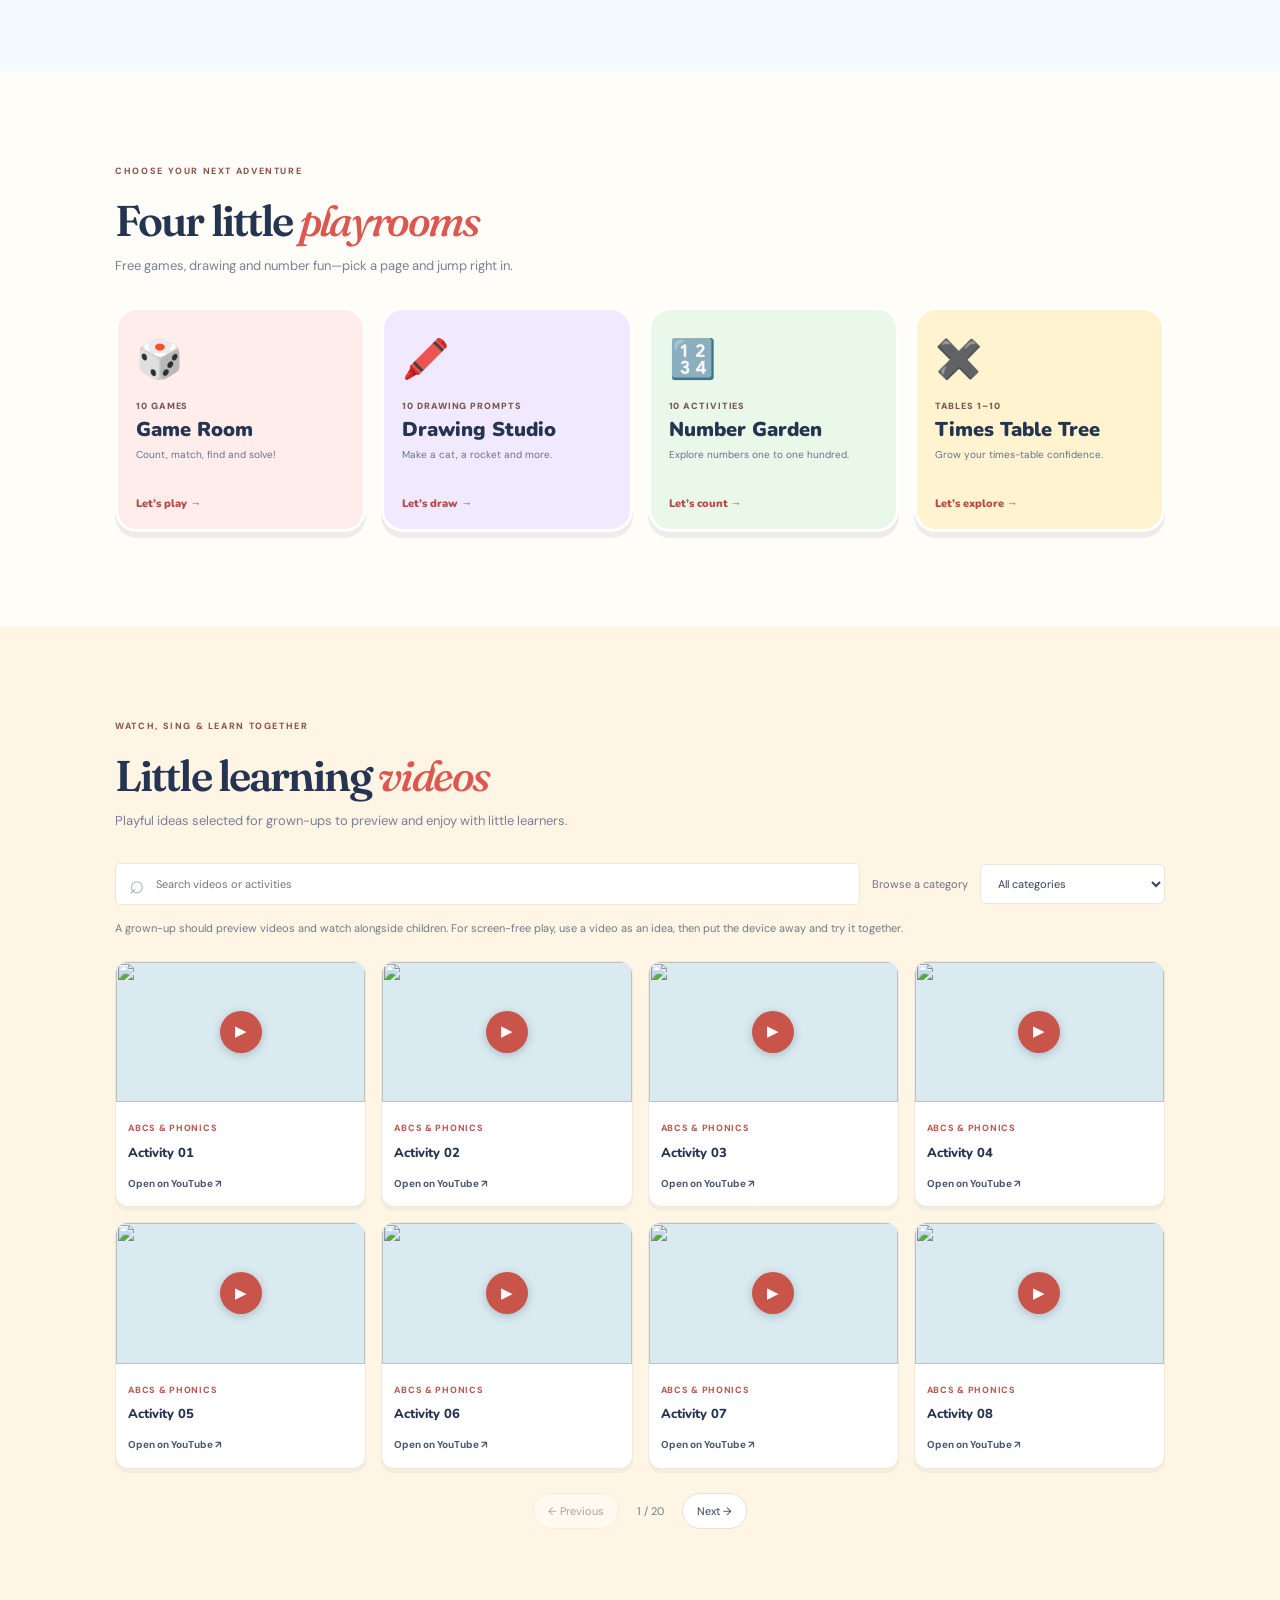
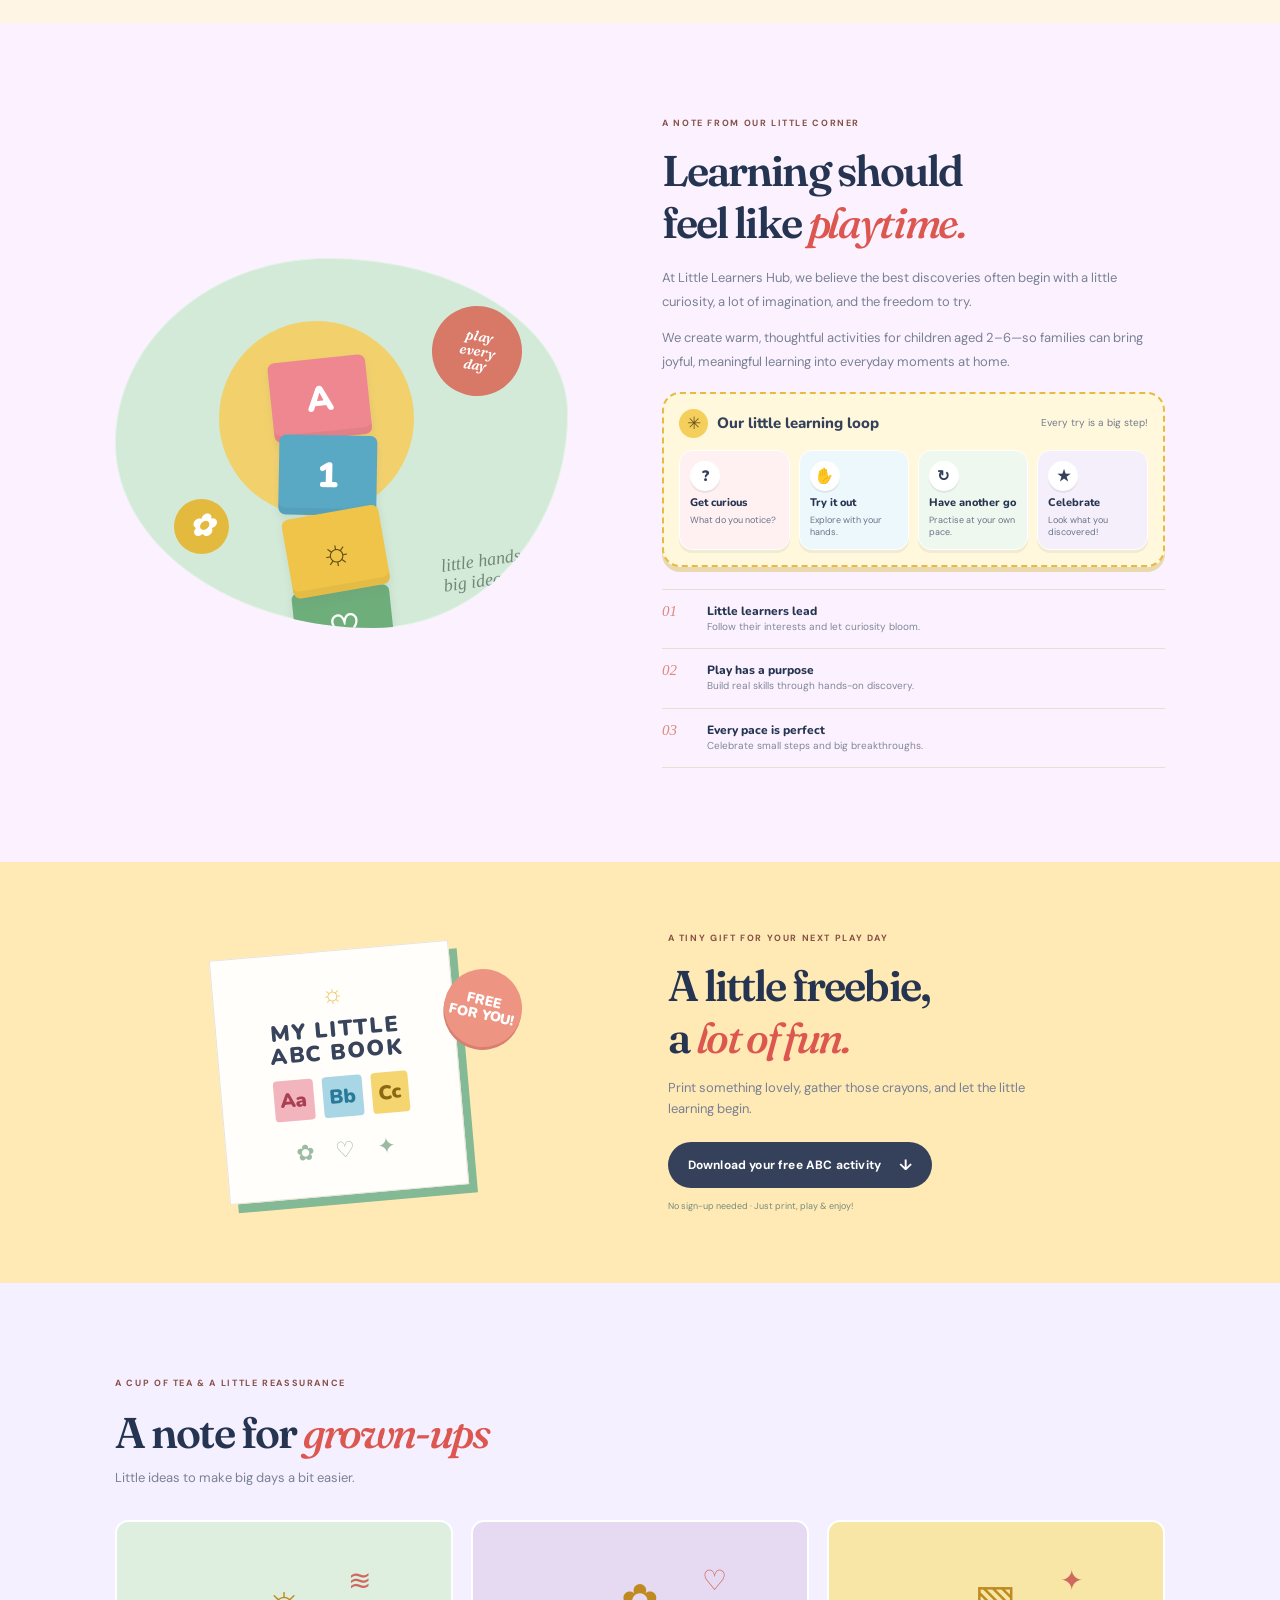
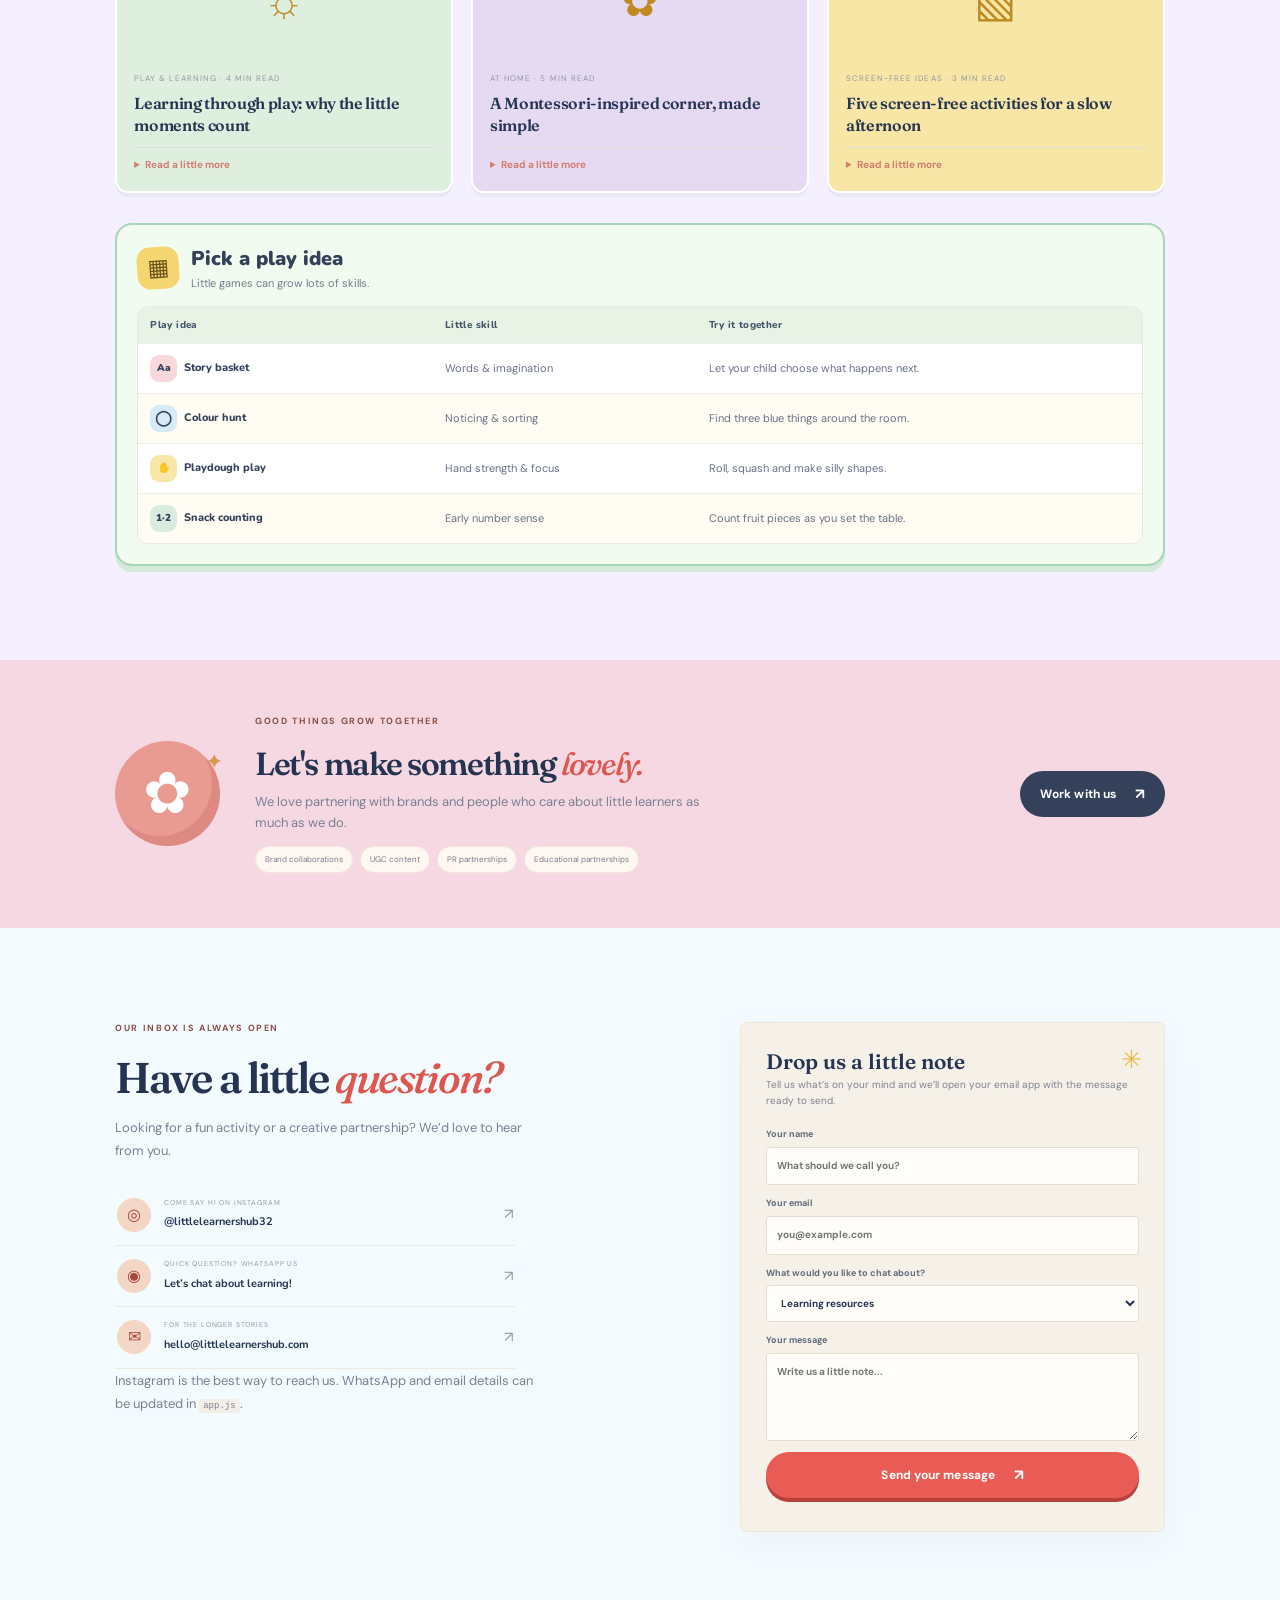
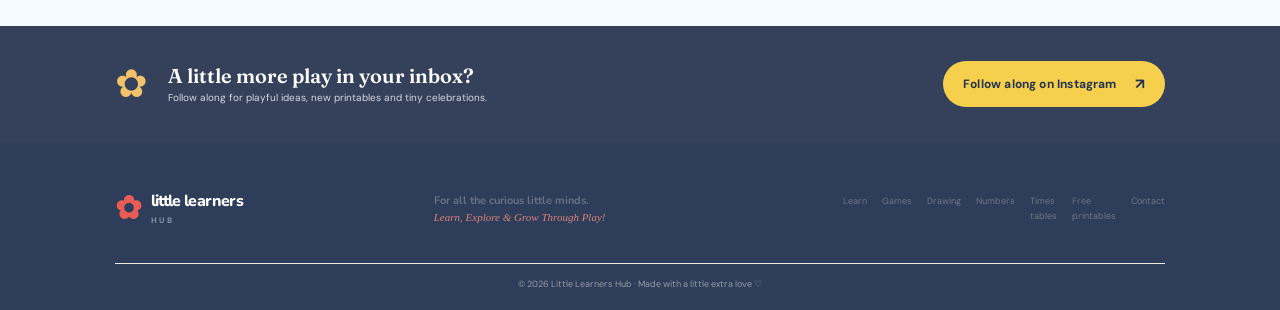
==== commit c89f10db: "Add four activity pages with ten choices each" ====
--- a/index.html
+++ b/index.html
@@ -8,14 +8,13 @@
 </head>
 <body>
 <div class="announcement">A little learning goes a long way <span>✦</span> Made for curious minds ages 2–6</div>
-<header class="header"><a class="brand" href="#home" aria-label="Little Learners Hub home"><span class="brand-mark">✿</span><span>little learners<small>HUB</small></span></a><button class="menu-toggle" aria-label="Open menu" aria-expanded="false">☰</button><nav class="nav"><a href="#resources">Learn</a><a href="#play">Games</a><a href="#numbers">Numbers</a><a href="#freebies">Free printables</a><a href="#parents">Parent’s corner</a><a href="#about">Our story</a><a href="#contact" class="nav-cta">Say hello <span>↗</span></a></nav></header>
+<header class="header"><a class="brand" href="#home" aria-label="Little Learners Hub home"><span class="brand-mark">✿</span><span>little learners<small>HUB</small></span></a><button class="menu-toggle" aria-label="Open menu" aria-expanded="false">☰</button><nav class="nav"><a href="index.html#resources">Learn</a><a href="games.html">Games</a><a href="drawing.html">Drawing</a><a href="numbers.html">Numbers</a><a href="times-tables.html">Times Tables</a><a href="index.html#freebies">Free printables</a><a href="index.html#about">Our story</a><a href="index.html#contact" class="nav-cta">Say hello <span>↗</span></a></nav></header>
 <main>
-<section class="hero" id="home"><canvas class="hero-shader" id="heroShader" aria-hidden="true"></canvas><div class="hero-copy"><div class="eyebrow"><span>✦</span> LITTLE STEPS, BIG DISCOVERIES</div><h1>Curious minds<br>start <em>right here.</em></h1><p class="hero-lead">Welcome to Little Learners Hub! A happy little corner for playful learning, creative days and growing together.</p><p class="tagline">Learn, Explore &amp; Grow Through Play!</p><div class="hero-actions"><a class="button button-coral" href="#resources">Explore resources <span>→</span></a><a class="button button-cream" href="#play">Play a learning game <span>★</span></a></div><div class="hero-note"><span class="avatar-dots">● ● ●</span> Thoughtfully made for little learners aged 2–6</div></div>
+<section class="hero" id="home"><canvas class="hero-shader" id="heroShader" aria-hidden="true"></canvas><div class="hero-copy"><div class="eyebrow"><span>✦</span> LITTLE STEPS, BIG DISCOVERIES</div><h1>Curious minds<br>start <em>right here.</em></h1><p class="hero-lead">Welcome to Little Learners Hub! A happy little corner for playful learning, creative days and growing together.</p><p class="tagline">Learn, Explore &amp; Grow Through Play!</p><div class="hero-actions"><a class="button button-coral" href="#resources">Explore resources <span>→</span></a><a class="button button-cream" href="games.html">Play a learning game <span>★</span></a></div><div class="hero-note"><span class="avatar-dots">● ● ●</span> Thoughtfully made for little learners aged 2–6</div></div>
 <div class="hero-art" aria-label="Playful illustrations of a rainbow and learning cards"><div class="art-sun"></div><div class="art-cloud cloud-one">☁</div><div class="art-cloud cloud-two">☁</div><div class="rainbow"><div></div><div></div><div></div><div></div></div><div class="art-card card-a"><span>ABC</span><b>✿</b></div><div class="art-card card-b"><span>1 2 3</span><b>★</b></div><div class="art-card card-c"><span>play!</span><b>♥</b></div><div class="art-book"><div class="book-face">☺</div><div class="book-title">little<br>discoveries</div><div class="book-flower">✿</div></div><div class="art-star star-a">✦</div><div class="art-star star-b">✳</div><div class="art-star star-c">✦</div><div class="art-caption">A whole world<br>of wonder awaits!</div></div></section>
 <div class="trust-strip"><span>✿ Play-based learning</span><i>·</i><span>♡ Made with care</span><i>·</i><span>☼ Screen-free fun</span><i>·</i><span>✦ Parent approved</span></div>
 <section class="section resource-section" id="resources"><div class="section-heading"><div><div class="eyebrow">A LITTLE SOMETHING FOR EVERY CURIOUS MIND</div><h2>Explore our <em>playroom</em></h2><p>Big ideas, little hands, and lots of room to explore.</p></div><a class="text-link" href="#freebies">Free activities <span>→</span></a></div><div class="resource-tools"><label class="searchbox"><span>⌕</span><input id="resourceSearch" type="search" placeholder="What would your little learner love?" aria-label="Search learning resources"></label><div class="filters" role="group" aria-label="Filter resources"><button class="filter active" data-filter="all">All the fun</button><button class="filter" data-filter="early">Early learning</button><button class="filter" data-filter="creative">Get creative</button></div></div><div class="resource-grid" id="resourceGrid"></div><p class="empty-state" id="emptyState" hidden>No activities found yet. Try another search!</p></section>
-<section class="play-section section" id="play"><div class="section-heading"><div><div class="eyebrow">PICK A GAME, LITTLE EXPLORER!</div><h2>Ready, set, <em>play!</em></h2><p>Tap, think and try again. Every game is free and made for little learners.</p></div><span class="free-badge">100% FREE <span aria-hidden="true">✦</span></span></div><div class="game-tabs" role="tablist" aria-label="Choose a learning game"><button class="game-tab active" role="tab" aria-selected="true" data-game="count">🍎 Count it!</button><button class="game-tab" role="tab" aria-selected="false" data-game="letter">🔤 Letter hunt</button><button class="game-tab" role="tab" aria-selected="false" data-game="shape">🟣 Shape match</button></div><div class="game-card" id="gameCard"><div class="game-visual" id="gameVisual" aria-live="polite"></div><div class="game-prompt" id="gamePrompt"></div><div class="game-answers" id="gameAnswers"></div><p class="game-feedback" id="gameFeedback" aria-live="polite">Choose an answer to play!</p><button class="button button-coral" id="nextGame" type="button">Next round <span>→</span></button><div class="game-score" aria-live="polite">Stars earned: <b id="gameScore">0</b> ⭐</div></div><div class="cartoon-studio"><div class="studio-copy"><div class="eyebrow">MAKE A LITTLE MASTERPIECE</div><h3>Draw a <em>happy friend!</em></h3><p>Pick a colour, doodle, add a silly face, and save your picture.</p><div class="studio-colours" role="group" aria-label="Drawing colours"><button class="colour-dot selected" data-colour="#e95d65" style="--dot:#e95d65" aria-label="Red" title="Red"></button><button class="colour-dot" data-colour="#438fb1" style="--dot:#438fb1" aria-label="Blue" title="Blue"></button><button class="colour-dot" data-colour="#55a877" style="--dot:#55a877" aria-label="Green" title="Green"></button><button class="colour-dot" data-colour="#efb832" style="--dot:#efb832" aria-label="Yellow" title="Yellow"></button><button class="colour-dot" data-colour="#9a72be" style="--dot:#9a72be" aria-label="Purple" title="Purple"></button><button class="colour-dot" data-colour="#29334a" style="--dot:#29334a" aria-label="Navy" title="Navy"></button></div><div class="studio-tools"><button type="button" class="studio-tool" data-stamp="cat">🐱 Draw a cat</button><button type="button" class="studio-tool" data-stamp="bunny">🐰 Draw a bunny</button><button type="button" class="studio-tool" data-stamp="sun">☀ Draw a sun</button><button type="button" class="studio-tool" id="clearCanvas">Clear</button><a class="studio-tool save-drawing" id="saveDrawing" download="my-little-drawing.png">Save picture ↓</a></div></div><canvas id="drawingCanvas" width="640" height="360" aria-label="Drawing canvas. Use pointer or touch to draw."></canvas></div></section>
-<section class="numbers-section section" id="numbers"><div class="section-heading"><div><div class="eyebrow">LET’S COUNT TOGETHER</div><h2>The big number <em>garden</em></h2><p>Tap a number to hear it. Can you find your age?</p></div><div class="number-counter">1 <span>to</span> 100</div></div><div class="number-table-wrap"><table class="number-table" aria-label="Interactive number chart from one to one hundred"><tbody id="numberChart"></tbody></table></div><p class="number-hint">Grown-ups: tap any number and listen together. Audio works on supported browsers and devices.</p></section><section class="video-section section" id="videos"><div class="section-heading"><div><div class="eyebrow">WATCH, SING &amp; LEARN TOGETHER</div><h2>Little learning <em>videos</em></h2><p>Playful ideas selected for grown-ups to preview and enjoy with little learners.</p></div></div><div class="video-tools"><label class="searchbox"><span>⌕</span><input id="videoSearch" type="search" placeholder="Search videos or activities" aria-label="Search videos"></label><label class="video-category-label" for="videoCategory">Browse a category</label><select id="videoCategory" aria-label="Filter videos by category"></select></div><p class="video-note">A grown-up should preview videos and watch alongside children. For screen-free play, use a video as an idea, then put the device away and try it together.</p><div class="video-grid" id="videoGrid"></div><p class="empty-state" id="videoEmpty" hidden>No videos found. Try another search.</p><div class="video-pagination" id="videoPagination" aria-label="Video pages"></div></section>
+<section class="pathways section" aria-labelledby="pathwaysTitle"><div class="section-heading"><div><div class="eyebrow">CHOOSE YOUR NEXT ADVENTURE</div><h2 id="pathwaysTitle">Four little <em>playrooms</em></h2><p>Free games, drawing and number fun—pick a page and jump right in.</p></div></div><div class="pathway-grid"><a class="pathway-card pathway-games" href="games.html"><span class="pathway-art" aria-hidden="true">🎲</span><span class="pathway-count">10 GAMES</span><b>Game Room</b><small>Count, match, find and solve!</small><span class="pathway-go">Let’s play →</span></a><a class="pathway-card pathway-draw" href="drawing.html"><span class="pathway-art" aria-hidden="true">🖍️</span><span class="pathway-count">10 DRAWING PROMPTS</span><b>Drawing Studio</b><small>Make a cat, a rocket and more.</small><span class="pathway-go">Let’s draw →</span></a><a class="pathway-card pathway-numbers" href="numbers.html"><span class="pathway-art" aria-hidden="true">🔢</span><span class="pathway-count">10 ACTIVITIES</span><b>Number Garden</b><small>Explore numbers one to one hundred.</small><span class="pathway-go">Let’s count →</span></a><a class="pathway-card pathway-tables" href="times-tables.html"><span class="pathway-art" aria-hidden="true">✖️</span><span class="pathway-count">TABLES 1–10</span><b>Times Table Tree</b><small>Grow your times-table confidence.</small><span class="pathway-go">Let’s explore →</span></a></div></section><section class="video-section section" id="videos"><div class="section-heading"><div><div class="eyebrow">WATCH, SING &amp; LEARN TOGETHER</div><h2>Little learning <em>videos</em></h2><p>Playful ideas selected for grown-ups to preview and enjoy with little learners.</p></div></div><div class="video-tools"><label class="searchbox"><span>⌕</span><input id="videoSearch" type="search" placeholder="Search videos or activities" aria-label="Search videos"></label><label class="video-category-label" for="videoCategory">Browse a category</label><select id="videoCategory" aria-label="Filter videos by category"></select></div><p class="video-note">A grown-up should preview videos and watch alongside children. For screen-free play, use a video as an idea, then put the device away and try it together.</p><div class="video-grid" id="videoGrid"></div><p class="empty-state" id="videoEmpty" hidden>No videos found. Try another search.</p><div class="video-pagination" id="videoPagination" aria-label="Video pages"></div></section>
 
 <section class="about section" id="about"><div class="about-art"><div class="about-sticker sticker-one">play<br>every<br>day</div><div class="about-sticker sticker-two">✿</div><div class="about-tower"><div class="block block-pink">A</div><div class="block block-blue">1</div><div class="block block-yellow">☼</div><div class="block block-green">♡</div></div><div class="about-scribble">little hands,<br>big ideas</div></div><div class="about-copy"><div class="eyebrow">A NOTE FROM OUR LITTLE CORNER</div><h2>Learning should feel like <em>playtime.</em></h2><p>At Little Learners Hub, we believe the best discoveries often begin with a little curiosity, a lot of imagination, and the freedom to try.</p><p>We create warm, thoughtful activities for children aged 2–6—so families can bring joyful, meaningful learning into everyday moments at home.</p><div class="play-infographic" aria-label="Four steps in playful learning"><div class="play-infographic-title"><span aria-hidden="true">✳</span><b>Our little learning loop</b><small>Every try is a big step!</small></div><ol class="learning-loop"><li><span class="loop-icon" aria-hidden="true">?</span><b>Get curious</b><small>What do you notice?</small></li><li><span class="loop-icon" aria-hidden="true">✋</span><b>Try it out</b><small>Explore with your hands.</small></li><li><span class="loop-icon" aria-hidden="true">↻</span><b>Have another go</b><small>Practise at your own pace.</small></li><li><span class="loop-icon" aria-hidden="true">★</span><b>Celebrate</b><small>Look what you discovered!</small></li></ol></div><div class="values"><div><span>01</span><b>Little learners lead</b><small>Follow their interests and let curiosity bloom.</small></div><div><span>02</span><b>Play has a purpose</b><small>Build real skills through hands-on discovery.</small></div><div><span>03</span><b>Every pace is perfect</b><small>Celebrate small steps and big breakthroughs.</small></div></div></div></section>
 
@@ -24,5 +23,5 @@
 <section class="collab section"><div class="collab-shape">✿<span>✦</span></div><div><div class="eyebrow">GOOD THINGS GROW TOGETHER</div><h2>Let's make something <em>lovely.</em></h2><p>We love partnering with brands and people who care about little learners as much as we do.</p><div class="collab-tags"><span>Brand collaborations</span><span>UGC content</span><span>PR partnerships</span><span>Educational partnerships</span></div></div><a class="button button-dark" href="#contact">Work with us <span>↗</span></a></section>
 <section class="contact-section section" id="contact"><div class="contact-copy"><div class="eyebrow">OUR INBOX IS ALWAYS OPEN</div><h2>Have a little <em>question?</em></h2><p>Looking for a fun activity or a creative partnership? We’d love to hear from you.</p><a class="contact-line" href="https://instagram.com/littlelearnershub32" target="_blank" rel="noreferrer"><span class="contact-icon">◎</span><span><small>COME SAY HI ON INSTAGRAM</small><b>@littlelearnershub32</b></span><span>↗</span></a><a class="contact-line" id="whatsappLink" href="#" target="_blank" rel="noreferrer"><span class="contact-icon">◉</span><span><small>QUICK QUESTION? WHATSAPP US</small><b>Let’s chat about learning!</b></span><span>↗</span></a><a class="contact-line" href="mailto:hello@littlelearnershub.com"><span class="contact-icon">✉</span><span><small>FOR THE LONGER STORIES</small><b>hello@littlelearnershub.com</b></span><span>↗</span></a><p class="contact-note">Instagram is the best way to reach us. WhatsApp and email details can be updated in <code>app.js</code>.</p></div><form class="contact-form" id="contactForm"><div class="form-sparkle">✳</div><h3>Drop us a little note</h3><p>Tell us what’s on your mind and we’ll open your email app with the message ready to send.</p><label>Your name<input name="name" required placeholder="What should we call you?"></label><label>Your email<input name="email" type="email" required placeholder="you@example.com"></label><label>What would you like to chat about?<select name="topic"><option>Learning resources</option><option>Free activity ideas</option><option>Brand collaboration</option><option>Something else</option></select></label><label>Your message<textarea name="message" rows="4" required placeholder="Write us a little note..."></textarea></label><button class="button button-coral" type="submit">Send your message <span>↗</span></button><div id="formStatus" class="form-status" aria-live="polite"></div></form></section>
 <section class="newsletter"><div class="newsletter-icon">✿</div><div><h2>A little more play in your inbox?</h2><p>Follow along for playful ideas, new printables and tiny celebrations.</p></div><a class="button button-cream" href="https://instagram.com/littlelearnershub32" target="_blank" rel="noreferrer">Follow along on Instagram <span>↗</span></a></section>
-</main><footer class="footer"><a class="brand footer-brand" href="#home"><span class="brand-mark">✿</span><span>little learners<small>HUB</small></span></a><p>For all the curious little minds.<br><span>Learn, Explore &amp; Grow Through Play!</span></p><div class="footer-links"><a href="#resources">Learn</a><a href="#play">Games</a><a href="#numbers">Numbers</a><a href="#freebies">Free printables</a><a href="#contact">Contact</a></div><div class="copyright">© <span id="year"></span> Little Learners Hub · Made with a little extra love ♡</div></footer>
+</main><footer class="footer"><a class="brand footer-brand" href="#home"><span class="brand-mark">✿</span><span>little learners<small>HUB</small></span></a><p>For all the curious little minds.<br><span>Learn, Explore &amp; Grow Through Play!</span></p><div class="footer-links"><a href="index.html#resources">Learn</a><a href="games.html">Games</a><a href="drawing.html">Drawing</a><a href="numbers.html">Numbers</a><a href="times-tables.html">Times tables</a><a href="index.html#freebies">Free printables</a><a href="index.html#contact">Contact</a></div><div class="copyright">© <span id="year"></span> Little Learners Hub · Made with a little extra love ♡</div></footer>
 <script src="videos.js"></script><script src="app.js"></script></body></html>
--- a/styles.css
+++ b/styles.css
@@ -83,3 +83,8 @@
 @media(max-width:900px){.nav{gap:10px;font-size:10px}.header{padding-left:5%;padding-right:5%}.cartoon-studio{grid-template-columns:1fr}.cartoon-studio canvas{min-height:0}}
 @media(max-width:700px){.hero{background:radial-gradient(ellipse at 82% 15%,#ffebad 0,transparent 38%),#fff9ee}.nav{gap:0}.nav a{white-space:normal}.section-heading{align-items:flex-start}.free-badge{font-size:9px}.number-counter{font-size:17px;padding:8px 11px}.number-table{border-spacing:3px}.number-cell{border-radius:8px}}
 @media(max-width:390px){.number-table{border-spacing:2px}.number-table-wrap{padding:7px}.number-cell{font-size:10px;border-radius:6px}.game-card{padding:14px}.studio-tools{gap:5px}}
+/* Four-page activity rooms */
+.subpage-shell{width:min(1160px,90%);margin:0 auto;padding:36px 0 90px}.subpage-intro{position:relative;overflow:hidden;min-height:205px;margin:0 0 30px;padding:36px 42px;border:3px solid #fff;border-radius:30px;box-shadow:0 8px 0 #35415b12}.subpage-intro h1{max-width:800px;margin:5px 0 8px;font:1000 clamp(34px,5vw,57px)/1.04 var(--round);letter-spacing:-.04em;color:#253451}.subpage-intro h1 em{color:#dc5750;font-family:Georgia,serif;font-weight:500}.subpage-intro p{max-width:650px;margin:0;color:#5f6b82;font-size:14px}.page-kicker{font:900 10px var(--sans);letter-spacing:.17em;color:#80514c}.intro-doodle{position:absolute;right:45px;top:36px;font-size:clamp(58px,9vw,94px);transform:rotate(9deg)}.intro-games{background:#fff0ef}.intro-drawing{background:#f6efff}.intro-numbers{background:#edf9ee}.intro-tables{background:#fff5cf}.print-button{margin-top:17px}.pathways{background:#fffdf8}.pathway-grid{display:grid;grid-template-columns:repeat(4,minmax(0,1fr));gap:15px}.pathway-card{position:relative;min-height:225px;padding:18px;display:flex;flex-direction:column;align-items:flex-start;border:3px solid white;border-radius:22px;box-shadow:0 6px 0 #34415c16;transition:transform .2s,box-shadow .2s}.pathway-card:hover{transform:translateY(-3px);box-shadow:0 9px 0 #34415c18}.pathway-games{background:#ffedeb}.pathway-draw{background:#f1eaff}.pathway-numbers{background:#eaf8ea}.pathway-tables{background:#fff4cf}.pathway-art{font-size:38px}.pathway-count{margin:9px 0 4px;color:#795856;font:900 9px var(--sans);letter-spacing:.1em}.pathway-card>b{font:1000 20px var(--round)}.pathway-card small{margin:4px 0;color:#667188;font-size:10px}.pathway-go{margin-top:auto;padding-top:10px;color:#b64d4a;font:900 11px var(--round)}.subsection-heading{display:flex;align-items:center;justify-content:space-between;gap:14px;margin:24px 0 15px}.subsection-heading h2{margin:0;font:1000 clamp(23px,3vw,32px)/1.1 var(--round)}.subsection-heading h2 span{padding:5px 10px;border-radius:12px;background:#f6cf4d;font-size:14px;vertical-align:middle}.subsection-heading p{margin:5px 0 0;color:#69758a;font-size:12px}.mission-layout{display:grid;grid-template-columns:minmax(220px,290px) minmax(0,1fr);align-items:start;gap:22px}.mission-list{display:grid;gap:8px}.mission-choice{padding:11px 12px;text-align:left;border:2px solid #fff;border-radius:13px;background:#f5efff;color:#35415b;font:900 11px var(--round);cursor:pointer}.mission-choice:nth-child(3n+1){background:#fff1ed}.mission-choice:nth-child(3n+2){background:#eff8ed}.mission-choice.active{border-color:#e9bf3f;background:#fff1bd;box-shadow:0 3px 0 #ecd995}.mission-challenge,.number-challenge{min-height:390px;padding:22px;border:3px solid #fff;border-radius:25px;background:#fff;box-shadow:0 7px 0 #e7d8cf;text-align:center}.challenge-topline{display:flex;justify-content:space-between;align-items:center;gap:8px;color:#825b54;font:900 9px var(--sans);letter-spacing:.1em}.challenge-visual{display:grid;place-items:center;min-height:160px;margin:16px 0 9px;border-radius:20px;background:linear-gradient(145deg,#fff6d3,#fff1f2)}.mission-challenge h2,.number-challenge h2{margin:10px 0;font:1000 22px var(--round)}.challenge-answers{display:flex;justify-content:center;gap:10px;flex-wrap:wrap}.challenge-answer{min-width:66px;min-height:53px;padding:9px 15px;border:2px solid #dcecf2;border-radius:15px;background:#eefaff;color:#29334a;font:1000 20px var(--round);cursor:pointer}.challenge-answer:hover:not(:disabled){background:#fff0b9;border-color:#e1bd43}.challenge-answer:disabled{opacity:.68}.challenge-feedback{min-height:26px;margin:10px 0;color:#677187;font-size:12px;font-weight:800}.challenge-feedback.correct{color:#348350}.challenge-feedback.try-again{color:#b35a4e}.game-score{color:#69758a;font:900 10px var(--round);letter-spacing:0}.game-score b{color:#ce594e;font-size:17px}.emoji-row{font-size:clamp(34px,5vw,55px);line-height:1.5}.big-question,.big-letter{color:#de5b53;font:1000 clamp(54px,8vw,86px)/1 var(--round);text-shadow:4px 4px #f7d360}.number-run{color:#394764;font:1000 clamp(25px,5vw,46px)/1.2 var(--round)}.number-run span{color:#e65d56}.shape-sample{font-size:95px;text-shadow:2px 3px #29334a12}.color-pop{width:105px;height:105px;border:8px solid white;border-radius:50%;box-shadow:0 4px 0 #29334a20}.dice-dots{width:105px;height:105px;display:grid;place-content:center;grid-template-columns:repeat(3,13px);gap:10px;padding:18px;border:3px solid #394764;border-radius:20px;background:#fff}.dice-dots i{width:13px;height:13px;border-radius:50%;background:#e85c55}.mission-challenge .button,.number-challenge .button{margin-top:10px}.drawing-layout{display:grid;grid-template-columns:minmax(280px,.82fr) minmax(0,1.18fr);align-items:start;gap:18px}.drawing-tools{padding:18px;border:3px solid white;border-radius:23px;background:#fff;box-shadow:0 6px 0 #d9ccef}.drawing-tools h2{margin:0 0 3px;font:1000 18px var(--round)}.drawing-tools p{margin:0 0 12px;color:#6a758b;font-size:11px}.prompt-grid{display:grid;grid-template-columns:repeat(2,minmax(0,1fr));gap:7px;margin-bottom:20px}.drawing-prompt{display:grid;grid-template-columns:28px 1fr;gap:0 7px;align-items:center;padding:8px;text-align:left;border:1px solid #eee8f7;border-radius:12px;background:#fbf8ff;cursor:pointer}.drawing-prompt span{grid-row:span 2;display:grid;place-items:center;width:25px;height:25px;border-radius:9px;background:#e7daf6;color:#5a4871;font:900 9px var(--round)}.drawing-prompt b{font:900 10px var(--round);color:#35415b}.drawing-prompt small{font-size:8px;color:#778093;line-height:1.25}.drawing-prompt.active{border-color:#bda1e5;background:#f4edff}.drawing-palette{display:flex;flex-wrap:wrap;gap:9px;margin:10px 0}.palette-dot{width:29px;height:29px;border:3px solid white;border-radius:50%;background:var(--dot);box-shadow:0 0 0 1px #d4d6db;cursor:pointer}.palette-dot.selected{box-shadow:0 0 0 3px #35415b}.drawing-actions{display:flex;flex-wrap:wrap;gap:8px;margin-top:15px}.drawing-canvas{display:block;width:100%;height:auto;min-height:290px;border:4px solid white;border-radius:22px;background:#fffdf8;box-shadow:0 7px 0 #ded4ec;touch-action:none;cursor:crosshair}.number-chart-section{margin-bottom:40px}.number-table-wrap{max-width:850px}.number-hint{text-align:center;font-size:10px;color:#6e7789}.number-mission-grid{display:grid;grid-template-columns:repeat(5,minmax(0,1fr));gap:10px}.number-mission{min-height:102px;display:flex;flex-direction:column;align-items:flex-start;padding:12px;text-align:left;border:2px solid white;border-radius:16px;background:#fff;box-shadow:0 4px 0 #d9ead8;cursor:pointer}.number-mission:nth-child(3n+1){background:#fff3ce}.number-mission:nth-child(3n+2){background:#f3ecff}.number-mission.active{outline:3px solid #64a779}.number-mission>span{color:#b45c4e;font:900 9px var(--sans)}.number-mission>b{margin:5px 0 2px;font:1000 12px var(--round)}.number-mission small{color:#707b8d;font-size:9px}.number-challenge{margin-top:20px;min-height:330px;background:#fff}.number-challenge .challenge-visual{min-height:110px}.word-number{font:1000 44px var(--round);color:#548d65}.dot-row{font-size:42px;color:#e85c55}.times-table-grid{display:grid;grid-template-columns:repeat(2,minmax(0,1fr));gap:14px}.times-card{overflow:hidden;border:3px solid white;border-radius:20px;background:#fff;box-shadow:0 5px 0 #34415c12}.times-card:nth-child(3n+1){background:#fff4d0}.times-card:nth-child(3n+2){background:#f4edff}.times-card:nth-child(3n){background:#eaf7ec}.times-card summary{display:flex;align-items:center;gap:12px;padding:14px;list-style:none;cursor:pointer}.times-card summary::-webkit-details-marker{display:none}.times-number{display:grid;place-items:center;width:39px;height:39px;border-radius:13px;background:#fff;color:#35415b;font:1000 22px var(--round);box-shadow:0 3px 0 #34415c16}.times-card summary b{display:block;font:1000 15px var(--round)}.times-card summary small{color:#707b8d;font-size:9px}.times-open{margin-left:auto;color:#b94f4a;font-size:21px}.times-card[open] .times-open{transform:rotate(45deg)}.times-card-body{padding:0 14px 14px}.times-equations{width:100%;border-collapse:collapse;border-radius:12px;overflow:hidden;background:#fff;text-align:center}.times-equations th,.times-equations td{width:33.3%;padding:6px;border-bottom:1px solid #edf0eb;font-size:11px}.times-equations th{font-weight:900;color:#35415b}.times-equations tr:nth-child(even){background:#fffaf0}.times-equations tr:last-child th,.times-equations tr:last-child td{border:0}.print-button{cursor:pointer}
+@media(max-width:900px){.pathway-grid{grid-template-columns:repeat(2,minmax(0,1fr))}.number-mission-grid{grid-template-columns:repeat(3,minmax(0,1fr))}.mission-layout{grid-template-columns:220px minmax(0,1fr)}.drawing-layout{grid-template-columns:1fr}.drawing-tools{order:2}.drawing-canvas{order:1}.nav{gap:8px;font-size:9px}}
+@media(max-width:650px){.subpage-shell{width:92%;padding-top:22px}.subpage-intro{min-height:180px;padding:27px 22px}.subpage-intro p{max-width:75%;font-size:12px}.intro-doodle{right:20px;top:35px;font-size:52px}.mission-layout{grid-template-columns:1fr}.mission-list{grid-template-columns:repeat(2,minmax(0,1fr))}.mission-choice{font-size:9px;padding:9px 7px}.mission-challenge,.number-challenge{padding:14px;min-height:340px}.pathway-grid{gap:10px}.pathway-card{min-height:190px;padding:13px}.number-mission-grid{grid-template-columns:repeat(2,minmax(0,1fr))}.number-table{border-spacing:2px}.number-table-wrap{padding:6px}.number-cell{font-size:clamp(9px,3vw,13px);border-radius:6px}.times-table-grid{grid-template-columns:1fr}.drawing-canvas{min-height:180px}.subsection-heading{align-items:flex-start;flex-wrap:wrap}}
+@media print{.announcement,.header,.footer,.print-button{display:none!important}.subpage-shell{width:100%;padding:0}.subpage-intro{min-height:0;padding:12px;border:0;box-shadow:none}.subpage-intro p{max-width:none}.times-table-grid{grid-template-columns:repeat(2,1fr);gap:8px}.times-card{break-inside:avoid;box-shadow:none;border:1px solid #bbb}.times-card:not([open]) .times-card-body{display:block}.times-card summary{padding:6px}.times-card-body{padding:0 6px 6px}.times-equations th,.times-equations td{padding:3px}}
